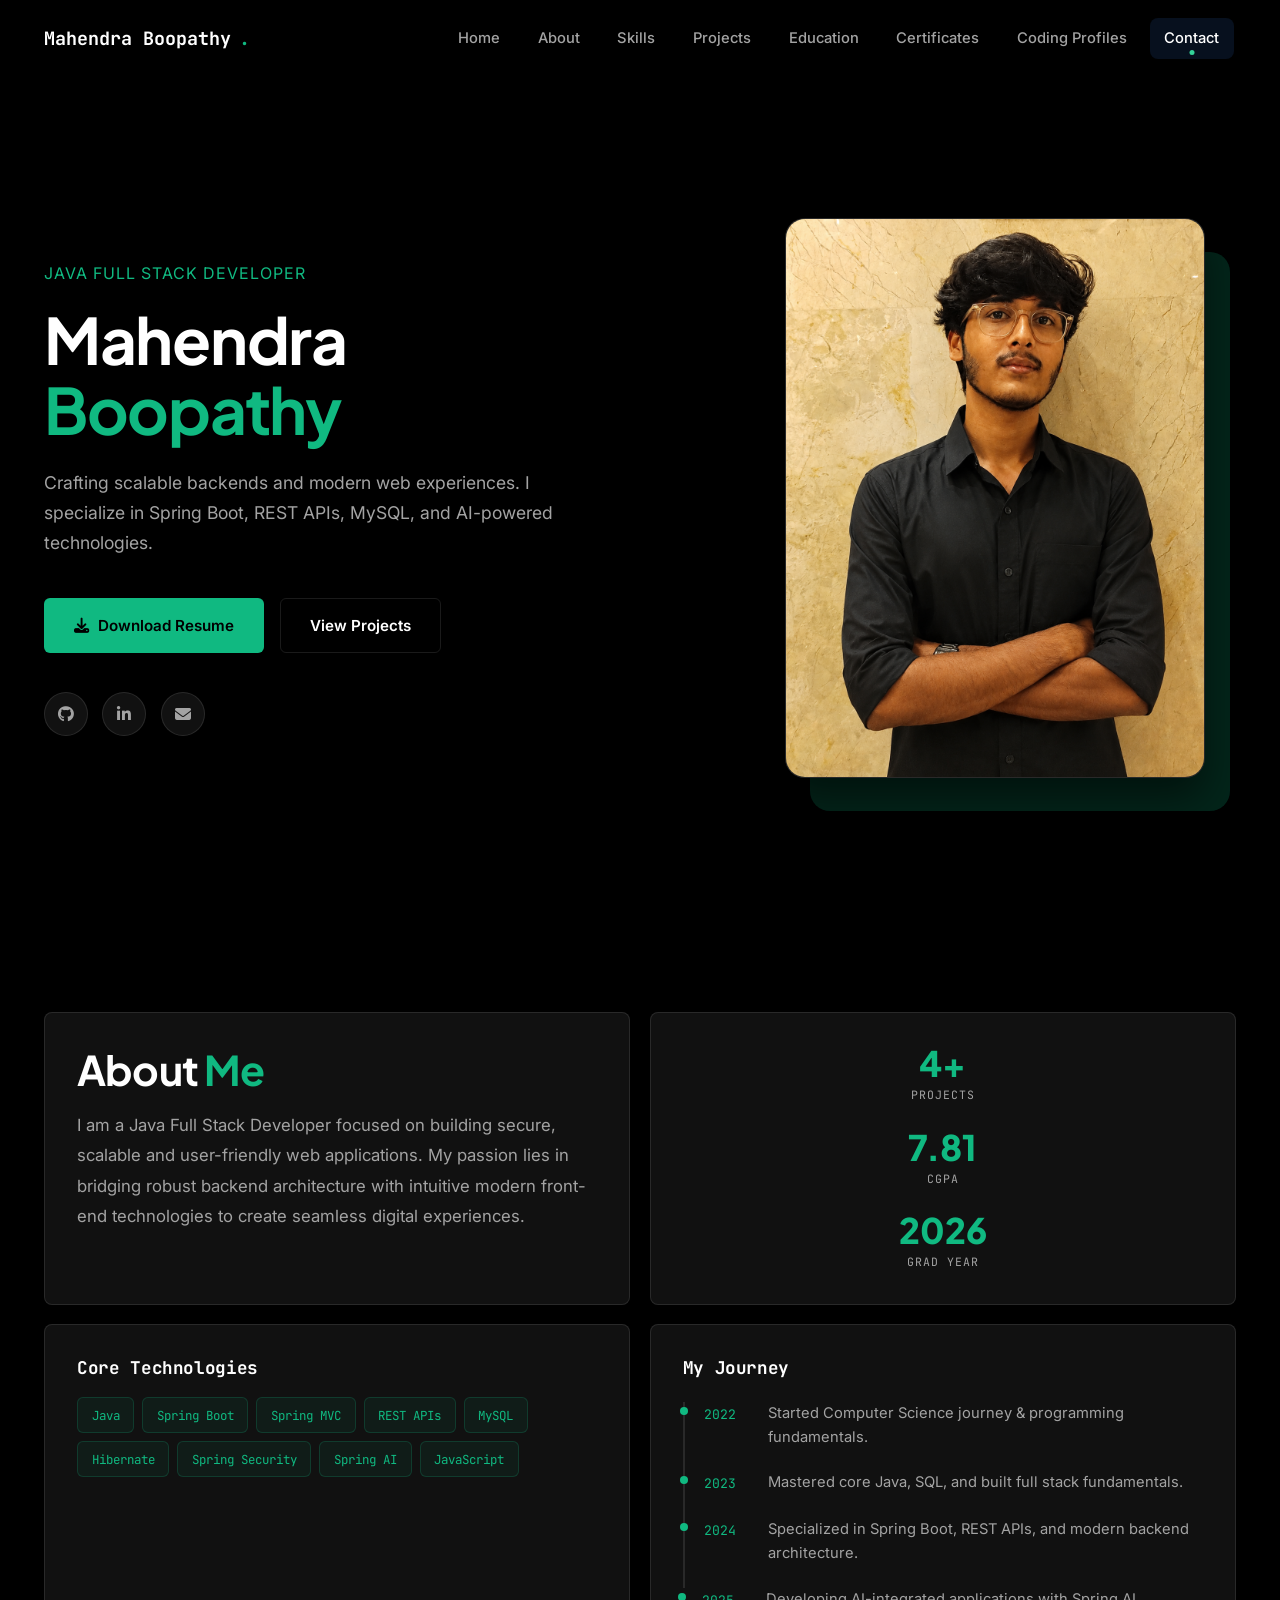
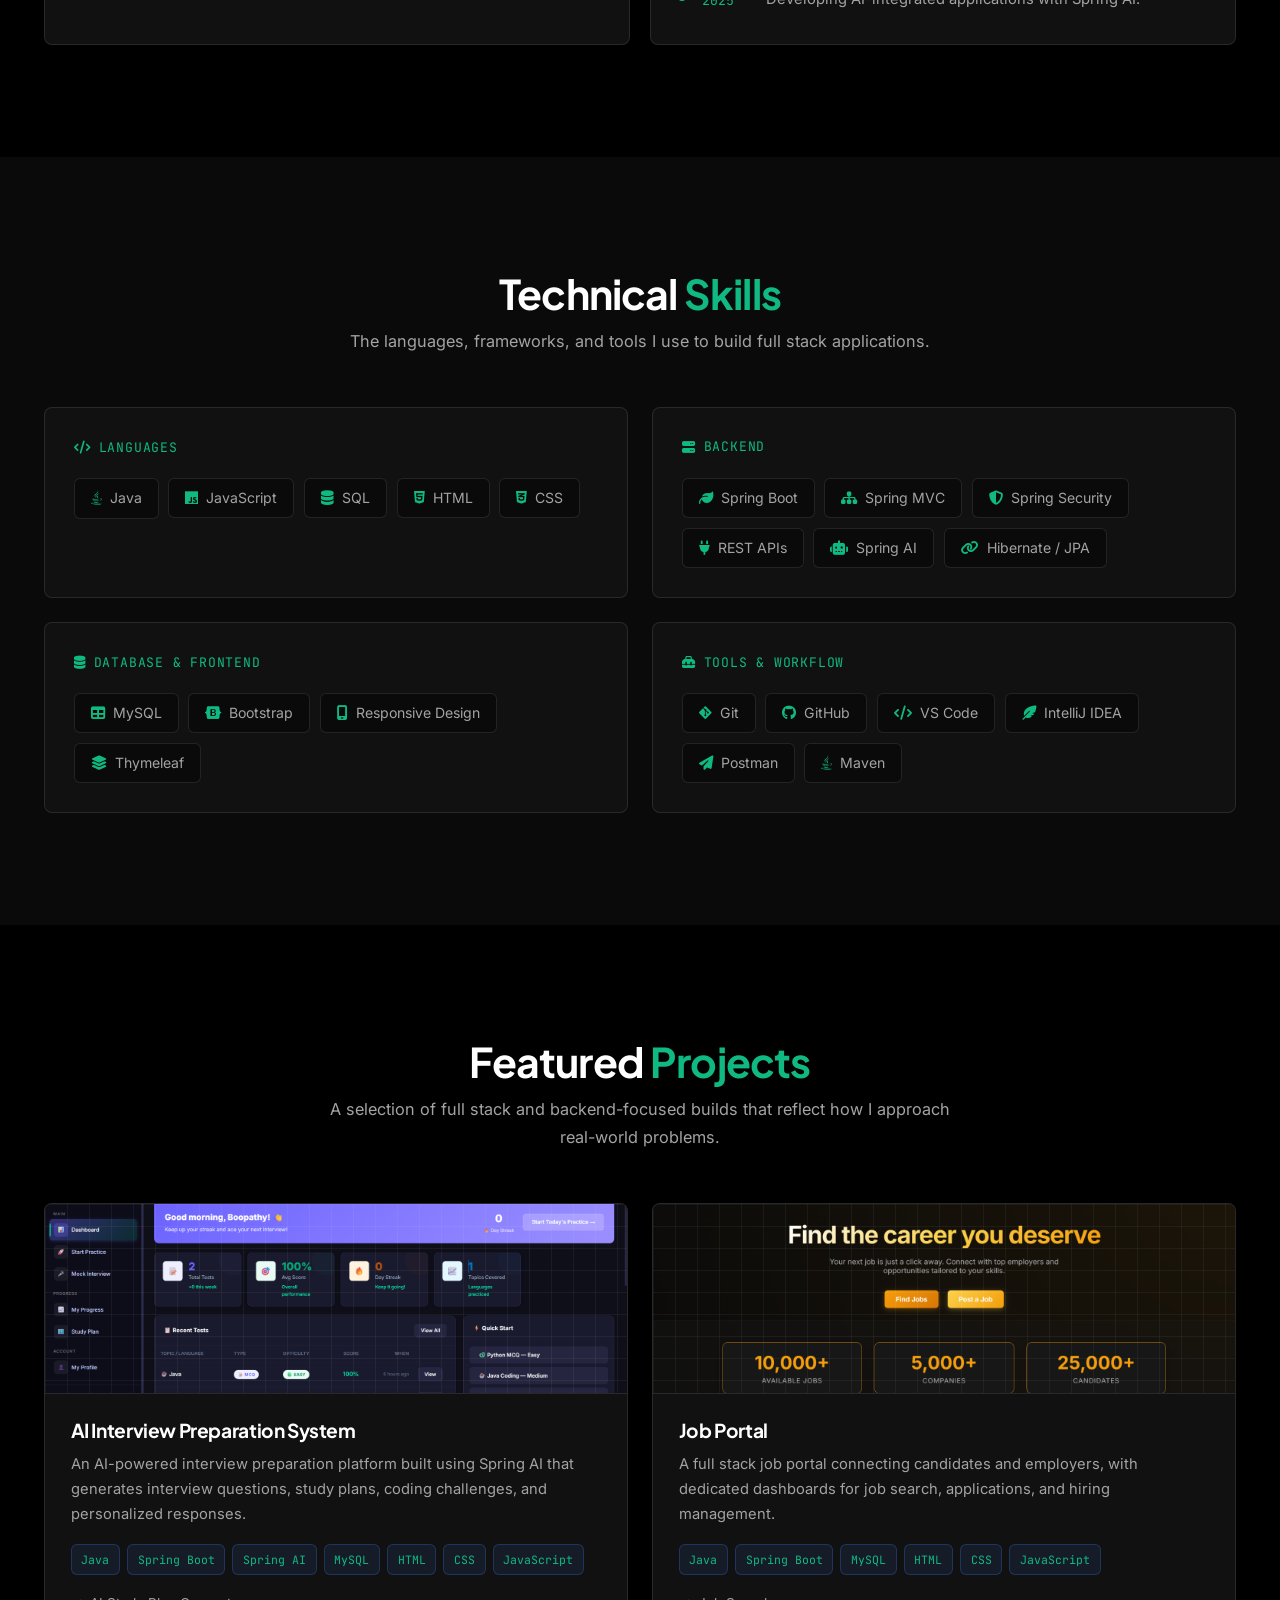
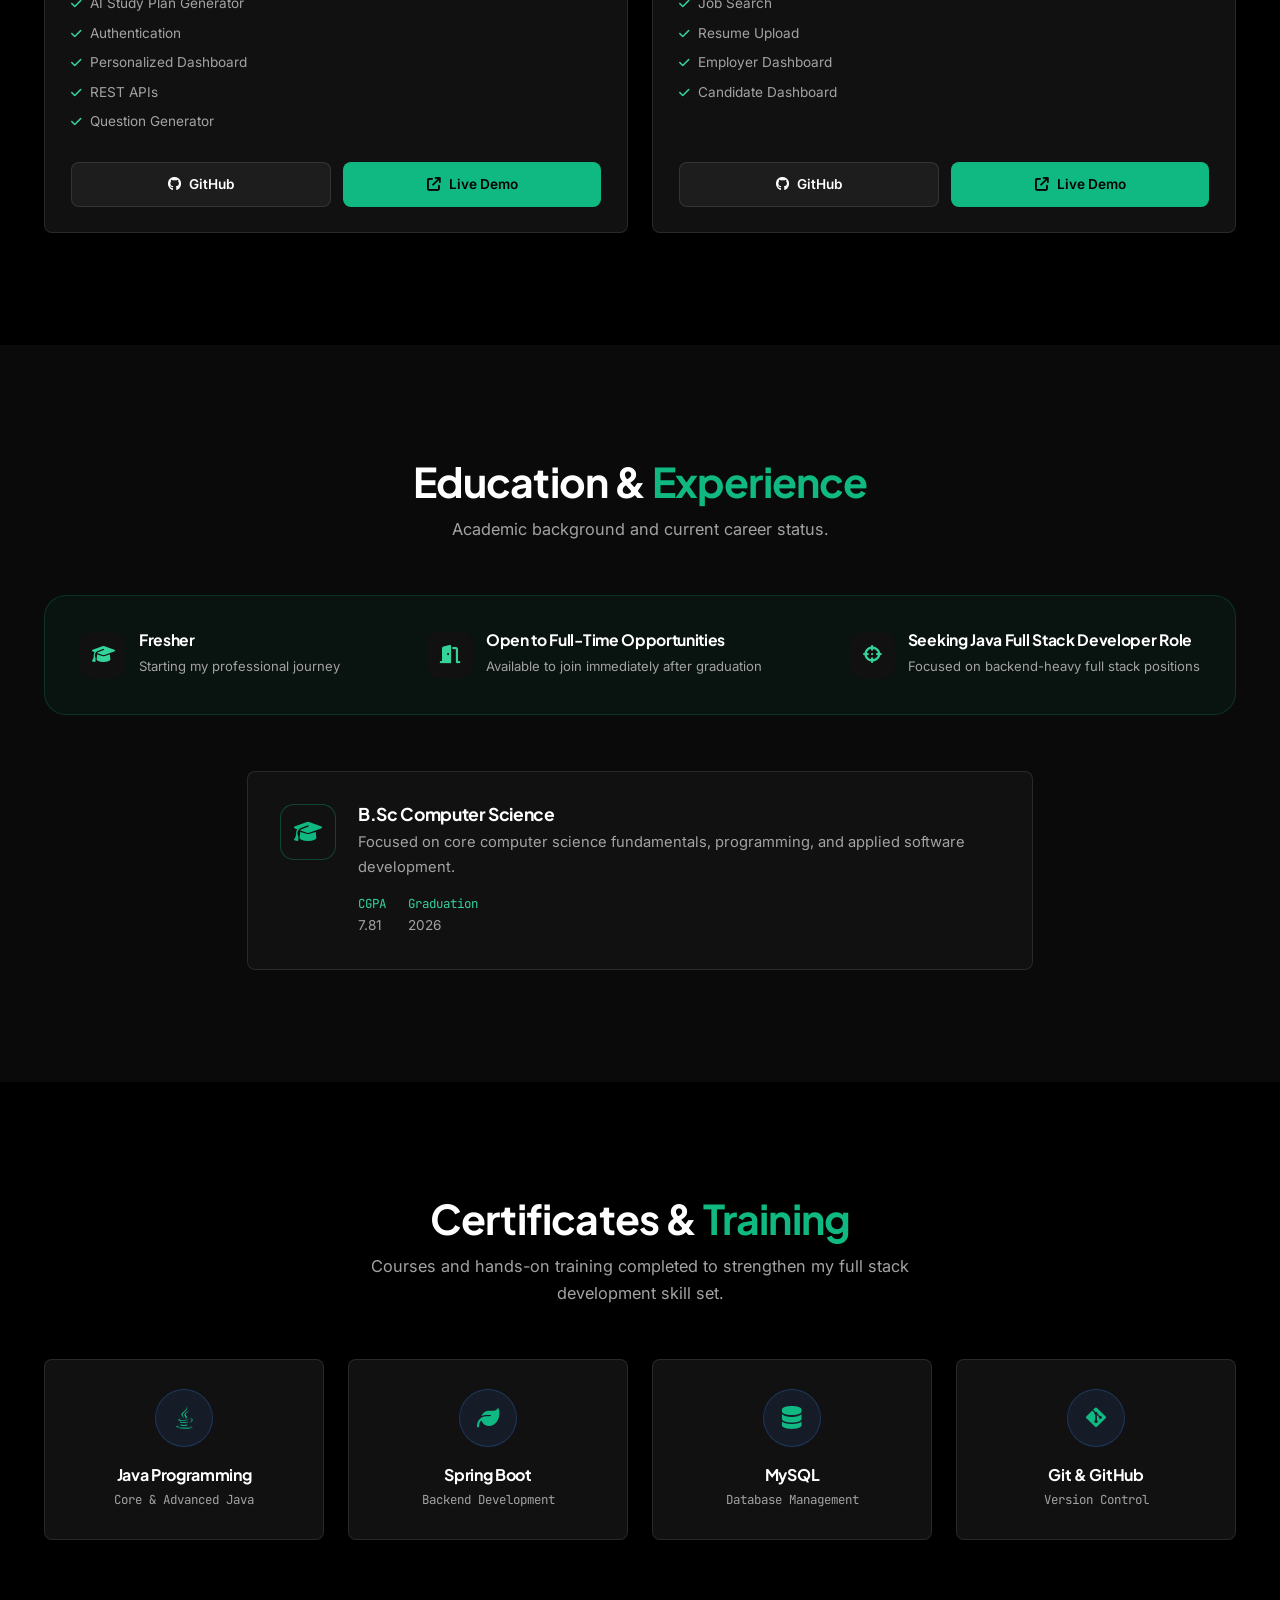
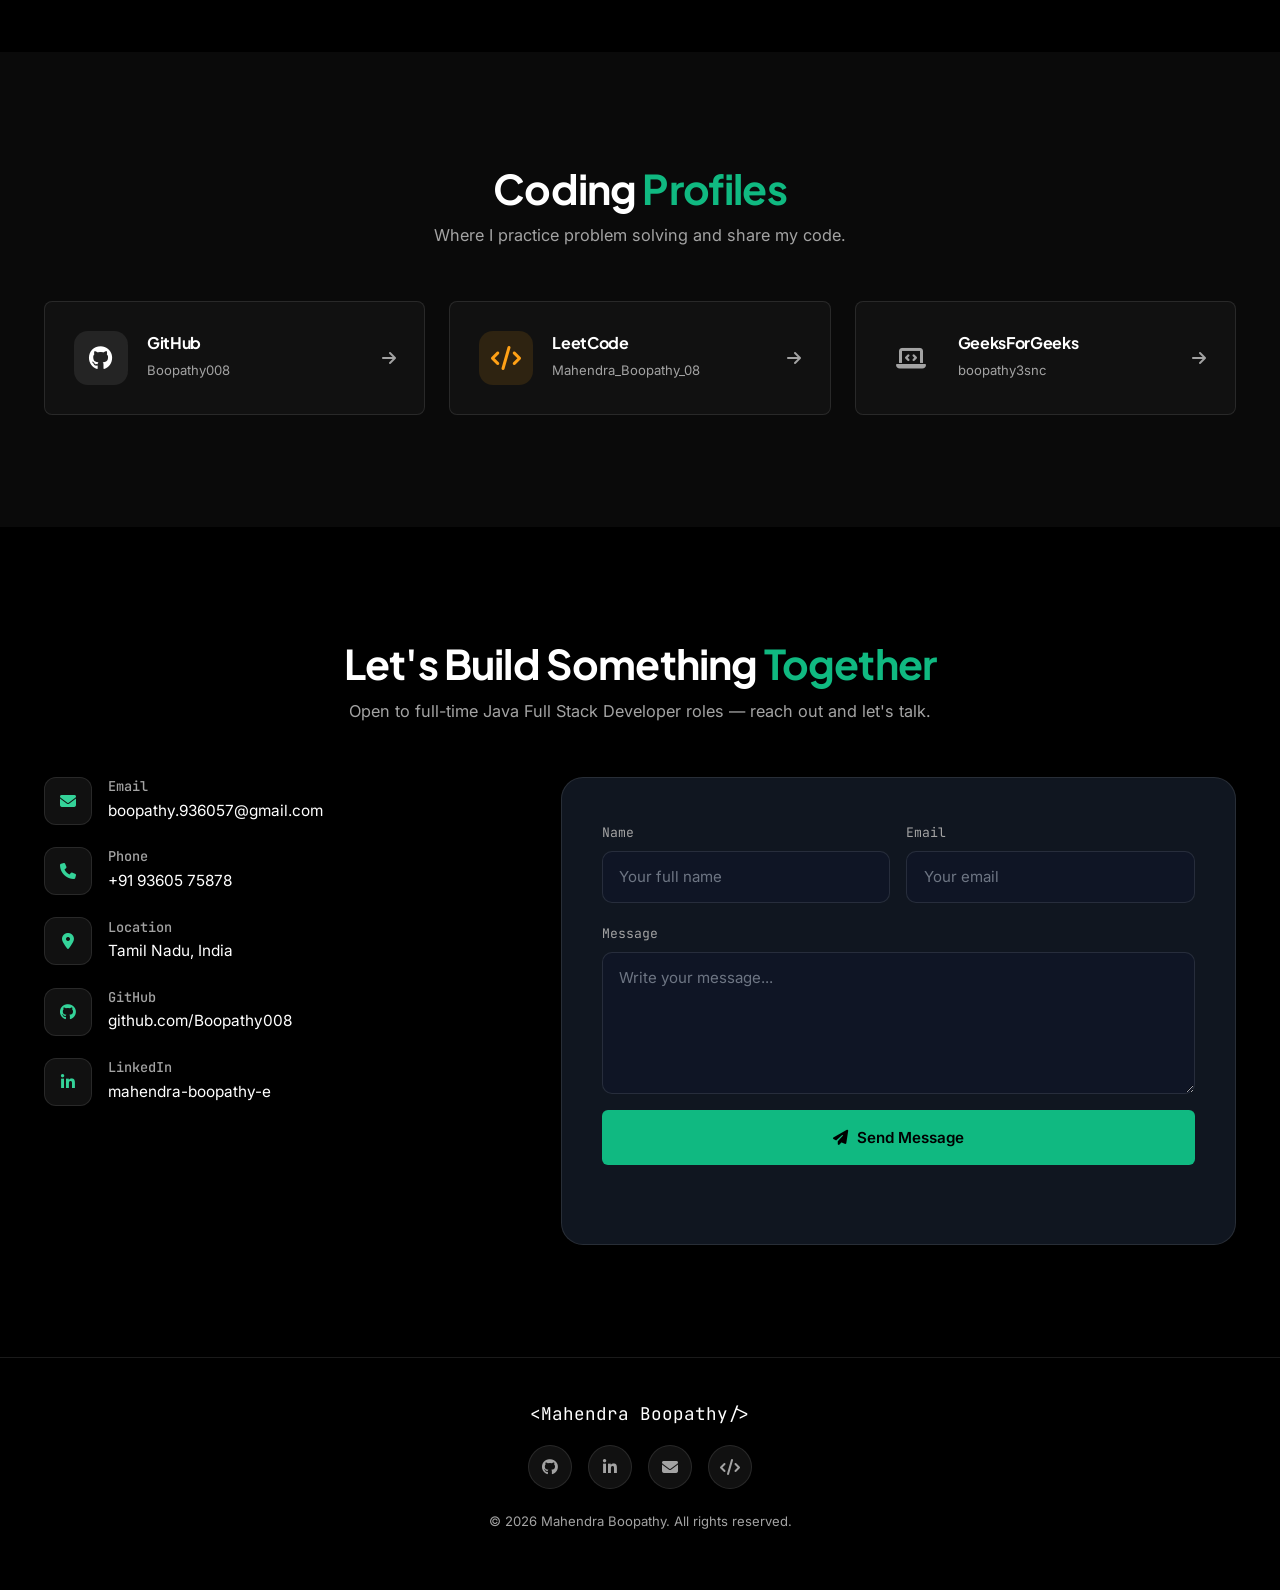
==== index.html @ db504f6d "Replace CodeChef with GeeksForGeeks and remove footer note" ====
<!DOCTYPE html>
<html lang="en">
<head>
  <meta charset="UTF-8">
  <meta name="viewport" content="width=device-width, initial-scale=1.0">
  <title>Mahendra Boopathy | Java Full Stack Developer</title>
  <meta name="description" content="Mahendra Boopathy — Java Full Stack Developer specializing in Spring Boot, REST APIs, MySQL, and AI-powered backend applications. Open to full-time opportunities.">
  <meta name="keywords" content="Mahendra Boopathy, Java Full Stack Developer, Spring Boot Developer, Backend Developer, REST API, Spring AI, Portfolio">
  <meta name="author" content="Mahendra Boopathy">
  <meta property="og:title" content="Mahendra Boopathy | Java Full Stack Developer">
  <meta property="og:description" content="Java Full Stack Developer building scalable backend applications with Java, Spring Boot, MySQL, REST APIs and AI-powered technologies.">
  <meta property="og:type" content="website">
  <link rel="icon" type="image/svg+xml" href="data:image/svg+xml,<svg xmlns=%22http://www.w3.org/2000/svg%22 viewBox=%220 0 100 100%22><rect width=%22100%22 height=%22100%22 rx=%2220%22 fill=%22%230F172A%22/><text x=%2250%25%22 y=%2258%25%22 font-size=%2244%22 fill=%22%2306B6D4%22 text-anchor=%22middle%22 font-family=%22monospace%22>M</text></svg>">

  <!-- Google Fonts -->
  <link rel="preconnect" href="https://fonts.googleapis.com">
  <link rel="preconnect" href="https://fonts.gstatic.com" crossorigin>
  <link href="https://fonts.googleapis.com/css2?family=Plus+Jakarta+Sans:wght@400;600;700;800&family=Inter:wght@400;500;600;700&family=JetBrains+Mono:wght@400;500;600;700&display=swap" rel="stylesheet">

  <!-- Bootstrap 5 -->
  <link href="https://cdn.jsdelivr.net/npm/bootstrap@5.3.3/dist/css/bootstrap.min.css" rel="stylesheet">

  <!-- Font Awesome -->
  <link rel="stylesheet" href="https://cdnjs.cloudflare.com/ajax/libs/font-awesome/6.5.2/css/all.min.css">

  <!-- AOS -->
  <link rel="stylesheet" href="https://cdn.jsdelivr.net/npm/aos@2.3.4/dist/aos.css">

  <!-- Custom Stylesheets -->
  <link rel="stylesheet" href="css/style.css">
  <link rel="stylesheet" href="css/animation.css">
  <link rel="stylesheet" href="css/responsive.css">
</head>
<body>



  <!-- ===================== Scroll Progress ===================== -->
  <div id="scroll-progress"></div>

  <!-- ===================== Navbar ===================== -->
  <nav class="navbar navbar-expand-lg fixed-top" id="mainNavbar">
    <div class="container-xl">
      <a class="navbar-brand" href="#home">
        Mahendra Boopathy<span class="brand-dot">.</span>
      </a>
      <button class="navbar-toggler" type="button" data-bs-toggle="collapse" data-bs-target="#navbarContent" aria-controls="navbarContent" aria-expanded="false" aria-label="Toggle navigation">
        <i class="fa-solid fa-bars"></i>
      </button>
      <div class="collapse navbar-collapse justify-content-end" id="navbarContent">
        <ul class="navbar-nav align-items-lg-center gap-lg-1">
          <li class="nav-item"><a class="nav-link nav-link-custom active" href="#home">Home</a></li>
          <li class="nav-item"><a class="nav-link nav-link-custom" href="#about">About</a></li>
          <li class="nav-item"><a class="nav-link nav-link-custom" href="#skills">Skills</a></li>
          <li class="nav-item"><a class="nav-link nav-link-custom" href="#projects">Projects</a></li>
          <li class="nav-item"><a class="nav-link nav-link-custom" href="#education">Education</a></li>
          <li class="nav-item"><a class="nav-link nav-link-custom" href="#certificates">Certificates</a></li>
          <li class="nav-item"><a class="nav-link nav-link-custom" href="#coding-profiles">Coding Profiles</a></li>
          <li class="nav-item"><a class="nav-link nav-link-custom" href="#contact">Contact</a></li>
        </ul>
      </div>
    </div>
  </nav>

  <!-- ===================== Hero / Home ===================== -->
  <header class="hero" id="home">
    <div class="container-xl section-inner">
      <div class="row align-items-center gy-5">
        <div class="col-lg-6" data-aos="fade-right">
          <p class="hero-eyebrow" style="font-family: var(--font-body); font-size:1rem; letter-spacing:1px; color:var(--primary); text-transform:uppercase; margin-bottom:1rem;">Java Full Stack Developer</p>
          <h1 class="hero-name" style="font-size:clamp(2.5rem, 5vw, 4rem); line-height:1.1; margin-bottom:1.5rem;">Mahendra <br><span class="text-gradient">Boopathy</span></h1>
          <p class="hero-intro" style="font-size:1.1rem; color:var(--text-secondary); max-width:90%;">
            Crafting scalable backends and modern web experiences. I specialize in Spring Boot, REST APIs, MySQL, and AI-powered technologies.
          </p>
          <div class="hero-actions" style="margin-top:2.5rem;">
            <a href="Mahendra_Boopathy_Resume.pdf" download class="btn-glow">
              <i class="fa-solid fa-download"></i> Download Resume
            </a>
            <a href="#projects" class="btn-outline-glow">
              View Projects
            </a>
          </div>
          <div class="hero-socials" style="margin-top:1rem;">
            <a href="https://github.com/Boopathy008" target="_blank" rel="noopener" class="social-pill" aria-label="GitHub"><i class="fa-brands fa-github"></i></a>
            <a href="https://www.linkedin.com/in/mahendra-boopathy-e/" target="_blank" rel="noopener" class="social-pill" aria-label="LinkedIn"><i class="fa-brands fa-linkedin-in"></i></a>
            <a href="mailto:boopathy.936057@gmail.com" class="social-pill" aria-label="Email"><i class="fa-solid fa-envelope"></i></a>
          </div>
        </div>
        <div class="col-lg-5 offset-lg-1" data-aos="fade-left" data-aos-delay="150">
          <div class="hero-image-modern">
             <img src="images/Boopathy.png" alt="Mahendra Boopathy">
             <div class="hero-image-backdrop"></div>
          </div>
        </div>
      </div>
    </div>
  </header>

  <!-- ===================== About ===================== -->
  <section class="section" id="about">
  <div class="container-xl section-inner">

    <div class="bento-grid">
      
      <!-- Bio Card -->
      <div class="bento-card bento-bio card-surface" data-aos="fade-up">
        <h2 class="section-title" style="margin-bottom:1rem;">About <span class="text-gradient">Me</span></h2>
        <p style="font-size:1.05rem; color:var(--text-secondary); line-height:1.8; margin:0;">
          I am a Java Full Stack Developer focused on building secure, scalable and user-friendly web applications. 
          My passion lies in bridging robust backend architecture with intuitive modern front-end technologies to create seamless digital experiences.
        </p>
      </div>

      <!-- Stats Card -->
      <div class="bento-card bento-stats card-surface" data-aos="fade-up" data-aos-delay="100">
        <div class="stat-block">
          <span class="stat-num text-gradient">4+</span>
          <span class="stat-label">Projects</span>
        </div>
        <div class="stat-block">
          <span class="stat-num text-gradient">7.81</span>
          <span class="stat-label">CGPA</span>
        </div>
        <div class="stat-block">
          <span class="stat-num text-gradient">2026</span>
          <span class="stat-label">Grad Year</span>
        </div>
      </div>

      <!-- Tech Stack Card -->
      <div class="bento-card bento-tags card-surface" data-aos="fade-up" data-aos-delay="200">
        <h4 style="font-size:1.1rem; margin-bottom:1.2rem; font-family:var(--font-mono);">Core Technologies</h4>
        <div class="about-tags-clean">
          <span>Java</span><span>Spring Boot</span><span>Spring MVC</span><span>REST APIs</span><span>MySQL</span><span>Hibernate</span><span>Spring Security</span><span>Spring AI</span><span>JavaScript</span>
        </div>
      </div>

      <!-- Timeline Card -->
      <div class="bento-card bento-timeline card-surface" data-aos="fade-up" data-aos-delay="300">
        <h4 style="font-size:1.1rem; margin-bottom:1.5rem; font-family:var(--font-mono);">My Journey</h4>
        <div class="timeline-clean">
          <div class="tl-item">
            <span class="tl-year">2022</span>
            <p>Started Computer Science journey & programming fundamentals.</p>
          </div>
          <div class="tl-item">
            <span class="tl-year">2023</span>
            <p>Mastered core Java, SQL, and built full stack fundamentals.</p>
          </div>
          <div class="tl-item">
            <span class="tl-year">2024</span>
            <p>Specialized in Spring Boot, REST APIs, and modern backend architecture.</p>
          </div>
          <div class="tl-item border-0 pb-0">
            <span class="tl-year">2025</span>
            <p>Developing AI-integrated applications with Spring AI.</p>
          </div>
        </div>
      </div>

    </div>

  </div>
</section>

  <!-- ===================== Skills ===================== -->
  <section class="section" id="skills" style="background: var(--bg-soft);">
    <div class="container-xl section-inner">
      <div class="text-center mx-auto mb-5" data-aos="fade-up" style="max-width:640px;">
        <h2 class="section-title">Technical <span class="text-gradient">Skills</span></h2>
        <p class="section-subtitle mx-auto">The languages, frameworks, and tools I use to build full stack applications.</p>
      </div>

      <div class="skills-clean-grid" data-aos="fade-up">

        <!-- Languages -->
        <div class="skill-category">
          <div class="skill-cat-label"><i class="fa-solid fa-code"></i> Languages</div>
          <div class="skill-pills">
            <span class="skill-pill"><i class="fa-brands fa-java"></i> Java</span>
            <span class="skill-pill"><i class="fa-brands fa-js"></i> JavaScript</span>
            <span class="skill-pill"><i class="fa-solid fa-database"></i> SQL</span>
            <span class="skill-pill"><i class="fa-brands fa-html5"></i> HTML</span>
            <span class="skill-pill"><i class="fa-brands fa-css3-alt"></i> CSS</span>
          </div>
        </div>

        <!-- Backend -->
        <div class="skill-category">
          <div class="skill-cat-label"><i class="fa-solid fa-server"></i> Backend</div>
          <div class="skill-pills">
            <span class="skill-pill"><i class="fa-solid fa-leaf"></i> Spring Boot</span>
            <span class="skill-pill"><i class="fa-solid fa-sitemap"></i> Spring MVC</span>
            <span class="skill-pill"><i class="fa-solid fa-shield-halved"></i> Spring Security</span>
            <span class="skill-pill"><i class="fa-solid fa-plug"></i> REST APIs</span>
            <span class="skill-pill"><i class="fa-solid fa-robot"></i> Spring AI</span>
            <span class="skill-pill"><i class="fa-solid fa-link"></i> Hibernate / JPA</span>
          </div>
        </div>

        <!-- Database & Frontend -->
        <div class="skill-category">
          <div class="skill-cat-label"><i class="fa-solid fa-database"></i> Database & Frontend</div>
          <div class="skill-pills">
            <span class="skill-pill"><i class="fa-solid fa-table"></i> MySQL</span>
            <span class="skill-pill"><i class="fa-brands fa-bootstrap"></i> Bootstrap</span>
            <span class="skill-pill"><i class="fa-solid fa-mobile-screen"></i> Responsive Design</span>
            <span class="skill-pill"><i class="fa-solid fa-layer-group"></i> Thymeleaf</span>
          </div>
        </div>

        <!-- Tools -->
        <div class="skill-category">
          <div class="skill-cat-label"><i class="fa-solid fa-toolbox"></i> Tools & Workflow</div>
          <div class="skill-pills">
            <span class="skill-pill"><i class="fa-brands fa-git-alt"></i> Git</span>
            <span class="skill-pill"><i class="fa-brands fa-github"></i> GitHub</span>
            <span class="skill-pill"><i class="fa-solid fa-code"></i> VS Code</span>
            <span class="skill-pill"><i class="fa-solid fa-feather-pointed"></i> IntelliJ IDEA</span>
            <span class="skill-pill"><i class="fa-solid fa-paper-plane"></i> Postman</span>
            <span class="skill-pill"><i class="fa-brands fa-java"></i> Maven</span>
          </div>
        </div>

      </div>
    </div>
  </section>


  <!-- ===================== Projects ===================== -->
  <section class="section" id="projects">
    <div class="container-xl section-inner">
      <div class="text-center mx-auto" data-aos="fade-up" style="max-width:640px;">

        <h2 class="section-title">Featured <span class="text-gradient">Projects</span></h2>
        <p class="section-subtitle mx-auto">A selection of full stack and backend-focused
          builds that reflect how I approach real-world problems.</p>
      </div>

      <div class="row g-4">
        <!-- Project 1 -->
        <div class="col-md-6" data-aos="fade-up">
          <div class="card-surface project-card">
            <div class="project-banner">
              <img src="images/AI Interview Pre.png" alt="AI Interview Preparation System" class="project-image"></div>
            <div class="project-body">
              <h4>AI Interview Preparation System</h4>
              <p class="desc">An AI-powered interview preparation platform built using Spring AI
                that generates interview questions, study plans, coding challenges, and
                personalized responses.</p>
              <div class="project-stack">
                <span class="stack-chip">Java</span>
                <span class="stack-chip">Spring Boot</span>
                <span class="stack-chip">Spring AI</span>
                <span class="stack-chip">MySQL</span>
                <span class="stack-chip">HTML</span>
                <span class="stack-chip">CSS</span>
                <span class="stack-chip">JavaScript</span>
              </div>
              <ul class="project-features">
                <li><i class="fa-solid fa-check"></i> AI Study Plan Generator</li>
                <li><i class="fa-solid fa-check"></i> Authentication</li>
                <li><i class="fa-solid fa-check"></i> Personalized Dashboard</li>
                <li><i class="fa-solid fa-check"></i> REST APIs</li>
                <li><i class="fa-solid fa-check"></i> Question Generator</li>
              </ul>
              <div class="project-actions">
                <a href="https://github.com/Boopathy008/ai-interview-prep" class="pa-github"><i class="fa-brands fa-github"></i> GitHub</a>
                <a href="https://ai-interview-prep-38xp.onrender.com" class="pa-demo"><i class="fa-solid fa-arrow-up-right-from-square"></i> Live Demo</a>
              </div>
            </div>
          </div>
        </div>

        <div class="col-md-6" data-aos="fade-up">
          <div class="card-surface project-card">
            <div class="project-banner"><img src="images/Job Portal.png" alt="Job Portal" class="project-image"></div>
            <div class="project-body">
              <h4>Job Portal</h4>
              <p class="desc">A full stack job portal connecting candidates and employers, with
                dedicated dashboards for job search, applications, and hiring management.</p>
              <div class="project-stack">
                <span class="stack-chip">Java</span>
                <span class="stack-chip">Spring Boot</span>
                <span class="stack-chip">MySQL</span>
                <span class="stack-chip">HTML</span>
                <span class="stack-chip">CSS</span>
                <span class="stack-chip">JavaScript</span>
              </div>
              <ul class="project-features">
                <li><i class="fa-solid fa-check"></i> Job Search</li>
                <li><i class="fa-solid fa-check"></i> Resume Upload</li>
                <li><i class="fa-solid fa-check"></i> Employer Dashboard</li>
                <li><i class="fa-solid fa-check"></i> Candidate Dashboard</li>
              </ul>
              <div class="project-actions">
                <a href="https://github.com/Boopathy008/Online-Job-Portal" class="pa-github"><i class="fa-brands fa-github"></i> GitHub</a>
                <a href="https://online-job-portal-kappa-eight.vercel.app/" class="pa-demo"><i class="fa-solid fa-arrow-up-right-from-square"></i> Live Demo</a>
              </div>
            </div>
          </div>
        </div>

        <!-- Project 2 
        <div class="col-md-6" data-aos="fade-up" data-aos-delay="100">
          <div class="card-surface project-card">
            <div class="project-banner pb-2"><i class="fa-solid fa-building-user"></i></div>
            <div class="project-body">
              <h4>NexusHR</h4>
              <p class="desc">A Human Resource Management System built to streamline employee
                records, attendance, leave, and payroll processing for organizations.</p>
              <div class="project-stack">
                <span class="stack-chip">Spring Boot</span>
                <span class="stack-chip">MySQL</span>
                <span class="stack-chip">HTML</span>
                <span class="stack-chip">CSS</span>
                <span class="stack-chip">JavaScript</span>
              </div>
              <ul class="project-features">
                <li><i class="fa-solid fa-check"></i> Attendance Tracking</li>
                <li><i class="fa-solid fa-check"></i> Payroll Management</li>
                <li><i class="fa-solid fa-check"></i> Leave Management</li>
                <li><i class="fa-solid fa-check"></i> Employee Management</li>
                <li><i class="fa-solid fa-check"></i> Authentication</li>
              </ul>
              <div class="project-actions">
                <a href="https://github.com/Boopathy008/nexushr" class="pa-github"><i class="fa-brands fa-github"></i> GitHub</a>
                <a href="https://nexushr-flax.vercel.app/login" class="pa-demo"><i class="fa-solid fa-arrow-up-right-from-square"></i> Live Demo</a>
              </div>
            </div>
          </div>
        </div> -->

        <!-- Project 3 -->

        <!-- Project 4 
        <div class="col-md-6" data-aos="fade-up" data-aos-delay="100">
          <div class="card-surface project-card">
            <div class="project-banner pb-4"><i class="fa-solid fa-utensils"></i></div>
            <div class="project-body">
              <h4>Restaurant Website</h4>
              <p class="desc">A fully responsive restaurant website showcasing menus, ambience,
                and location details with a clean, modern interface.</p>
              <div class="project-stack">
                <span class="stack-chip">HTML</span>
                <span class="stack-chip">CSS</span>
                <span class="stack-chip">JavaScript</span>
              </div>
              <ul class="project-features">
                <li><i class="fa-solid fa-check"></i> Responsive Layout</li>
                <li><i class="fa-solid fa-check"></i> Menu Showcase</li>
                <li><i class="fa-solid fa-check"></i> Contact &amp; Location Section</li>
              </ul>
              <div class="project-actions">
                <a href="#" class="pa-github"><i class="fa-brands fa-github"></i> GitHub</a>
                <a href="#" class="pa-demo"><i class="fa-solid fa-arrow-up-right-from-square"></i> Live Demo</a>
              </div>
            </div>
          </div>
        </div> -->
      </div>
    </div>
  </section>

  <!-- ===================== Education (+ Experience) ===================== -->
  <section class="section" id="education" style="background: var(--bg-soft);">
    <div class="container-xl section-inner">
      <div class="text-center mx-auto" data-aos="fade-up" style="max-width:640px;">
        
        <h2 class="section-title">Education &amp; <span class="text-gradient">Experience</span></h2>
        <p class="section-subtitle mx-auto">Academic background and current career status.</p>
      </div>

      <div class="experience-banner" data-aos="fade-up">
        <div class="exp-item">
          <div class="exp-icon"><i class="fa-solid fa-graduation-cap"></i></div>
          <div>
            <h5>Fresher</h5>
            <span>Starting my professional journey</span>
          </div>
        </div>
        <div class="exp-item">
          <div class="exp-icon"><i class="fa-solid fa-door-open"></i></div>
          <div>
            <h5>Open to Full-Time Opportunities</h5>
            <span>Available to join immediately after graduation</span>
          </div>
        </div>
        <div class="exp-item">
          <div class="exp-icon"><i class="fa-solid fa-crosshairs"></i></div>
          <div>
            <h5>Seeking Java Full Stack Developer Role</h5>
            <span>Focused on backend-heavy full stack positions</span>
          </div>
        </div>
      </div>

      <div class="row">
        <div class="col-lg-8 mx-auto" data-aos="fade-up">
          <div class="card-surface edu-card">
            <div class="edu-icon"><i class="fa-solid fa-graduation-cap"></i></div>
            <div>
              <h4>B.Sc Computer Science</h4>
              <p class="mb-0" style="font-size:0.92rem;">Focused on core computer science
                fundamentals, programming, and applied software development.</p>
              <div class="edu-meta">
                <div><span>CGPA</span>7.81</div>
                <div><span>Graduation</span>2026</div>
              </div>
            </div>
          </div>
        </div>
      </div>
    </div>
  </section>

  <!-- ===================== Certificates ===================== -->
  <section class="section" id="certificates">
    <div class="container-xl section-inner">
      <div class="text-center mx-auto" data-aos="fade-up" style="max-width:640px;">
        
        <h2 class="section-title">Certificates &amp; <span class="text-gradient">Training</span></h2>
        <p class="section-subtitle mx-auto">Courses and hands-on training completed to
          strengthen my full stack development skill set.</p>
      </div>
      <div class="row g-3 g-md-4">
        <div class="col-6 col-lg-3" data-aos="fade-up">
          <div class="card-surface cert-card">
            <div class="cert-icon"><i class="fa-brands fa-java"></i></div>
            <h5>Java Programming</h5>
            <span>Core &amp; Advanced Java</span>
          </div>
        </div>
        <div class="col-6 col-lg-3" data-aos="fade-up" data-aos-delay="100">
          <div class="card-surface cert-card">
            <div class="cert-icon"><i class="fa-solid fa-leaf"></i></div>
            <h5>Spring Boot</h5>
            <span>Backend Development</span>
          </div>
        </div>
        <div class="col-6 col-lg-3" data-aos="fade-up" data-aos-delay="200">
          <div class="card-surface cert-card">
            <div class="cert-icon"><i class="fa-solid fa-database"></i></div>
            <h5>MySQL</h5>
            <span>Database Management</span>
          </div>
        </div>
        <div class="col-6 col-lg-3" data-aos="fade-up" data-aos-delay="300">
          <div class="card-surface cert-card">
            <div class="cert-icon"><i class="fa-brands fa-git-alt"></i></div>
            <h5>Git &amp; GitHub</h5>
            <span>Version Control</span>
          </div>
        </div>
      </div>
    </div>
  </section>

  <!-- ===================== Coding Profiles ===================== -->
  <section class="section" id="coding-profiles" style="background: var(--bg-soft);">
    <div class="container-xl section-inner">
      <div class="text-center mx-auto" data-aos="fade-up" style="max-width:640px;">
        
        <h2 class="section-title">Coding <span class="text-gradient">Profiles</span></h2>
        <p class="section-subtitle mx-auto">Where I practice problem solving and share my code.</p>
      </div>
      <div class="row g-4 justify-content-center">
        <div class="col-md-6 col-lg-4" data-aos="fade-up">
          <a href="https://github.com/Boopathy008" target="_blank" rel="noopener" class="card-surface profile-card">
            <div class="profile-icon gh"><i class="fa-brands fa-github"></i></div>
            <div class="profile-info">
              <h5>GitHub</h5>
              <span>Boopathy008</span>
            </div>
            <i class="fa-solid fa-arrow-right profile-arrow"></i>
          </a>
        </div>
        <div class="col-md-6 col-lg-4" data-aos="fade-up" data-aos-delay="100">
          <a href="https://leetcode.com/u/Mahendra_Boopathy_08/" target="_blank" rel="noopener" class="card-surface profile-card">
            <div class="profile-icon lc"><i class="fa-solid fa-code"></i></div>
            <div class="profile-info">
              <h5>LeetCode</h5>
              <span>Mahendra_Boopathy_08</span>
            </div>
            <i class="fa-solid fa-arrow-right profile-arrow"></i>
          </a>
        </div>
        <div class="col-md-6 col-lg-4" data-aos="fade-up" data-aos-delay="200">
          <a href="https://www.geeksforgeeks.org/profile/boopathy3snc" target="_blank" rel="noopener" class="card-surface profile-card">
            <div class="profile-icon gfg"><i class="fa-solid fa-laptop-code"></i></div>
            <div class="profile-info">
              <h5>GeeksForGeeks</h5>
              <span>boopathy3snc</span>
            </div>
            <i class="fa-solid fa-arrow-right profile-arrow"></i>
          </a>
        </div>
      </div>
    </div>
  </section>

  <!-- ===================== Contact ===================== -->
  <section class="section" id="contact">
    <div class="container-xl section-inner">
      <div class="text-center mx-auto" data-aos="fade-up" style="max-width:640px;">
        
        <h2 class="section-title">Let's Build Something <span class="text-gradient">Together</span></h2>
        <p class="section-subtitle mx-auto">Open to full-time Java Full Stack Developer roles —
          reach out and let's talk.</p>
      </div>
      <div class="row g-5">
        <div class="col-lg-5" data-aos="fade-right">
          <div class="contact-info-list">
            <div class="contact-info-item">
              <div class="contact-info-icon"><i class="fa-solid fa-envelope"></i></div>
              <div>
                <h6>Email</h6>
                <p><a href="mailto:boopathy.936057@gmail.com" style="color:inherit;">boopathy.936057@gmail.com</a></p>
              </div>
            </div>
            <div class="contact-info-item">
              <div class="contact-info-icon"><i class="fa-solid fa-phone"></i></div>
              <div>
                <h6>Phone</h6>
                <p><a href="tel:+919360575878" style="color:inherit;">+91 93605 75878</a></p>
              </div>
            </div>
            <div class="contact-info-item">
              <div class="contact-info-icon"><i class="fa-solid fa-location-dot"></i></div>
              <div>
                <h6>Location</h6>
                <p>Tamil Nadu, India</p>
              </div>
            </div>
            <div class="contact-info-item">
              <div class="contact-info-icon"><i class="fa-brands fa-github"></i></div>
              <div>
                <h6>GitHub</h6>
                <p><a href="https://github.com/Boopathy008" target="_blank" rel="noopener" style="color:inherit;">github.com/Boopathy008</a></p>
              </div>
            </div>
            <div class="contact-info-item">
              <div class="contact-info-icon"><i class="fa-brands fa-linkedin-in"></i></div>
              <div>
                <h6>LinkedIn</h6>
                <p><a href="https://www.linkedin.com/in/mahendra-boopathy-e/" target="_blank" rel="noopener" style="color:inherit;">mahendra-boopathy-e</a></p>
              </div>
            </div>
          </div>
        </div>
        <div class="col-lg-7" data-aos="fade-left">
          <form
  class="contact-card needs-validation"
  id="contactForm"
  action="https://api.web3forms.com/submit"
  method="POST"
  novalidate
>
  <!-- Web3Forms access key -->
  <input
    type="hidden"
    name="access_key"
    value="c35909b5-42aa-482e-958c-d69706fd1e5b"
  >

  <!-- Email subject shown in your inbox -->
  <input
    type="hidden"
    name="subject"
    value="New message from Mahendra Boopathy Portfolio"
  >

  <!-- Sender name shown in the email -->
  <input
    type="hidden"
    name="from_name"
    value="Mahendra Boopathy Portfolio"
  >

  <!-- Spam protection -->
  <input
    type="checkbox"
    name="botcheck"
    class="d-none"
    style="display: none;"
  >

  <div class="row g-3">

    <div class="col-md-6">
      <label class="form-label-custom" for="name">Name</label>

      <input
        type="text"
        class="form-control form-control-custom"
        id="name"
        name="name"
        placeholder="Your full name"
        required
      >

      <div class="invalid-feedback">
        Please enter your name.
      </div>
    </div>

    <div class="col-md-6">
      <label class="form-label-custom" for="email">Email</label>

      <input
        type="email"
        class="form-control form-control-custom"
        id="email"
        name="email"
        placeholder="Your email"
        required
      >

      <div class="invalid-feedback">
        Please enter a valid email.
      </div>
    </div>



    <div class="col-12">
      <label class="form-label-custom" for="message">Message</label>

      <textarea
        class="form-control form-control-custom"
        id="message"
        name="message"
        rows="5"
        placeholder="Write your message..."
        required
      ></textarea>

      <div class="invalid-feedback">
        Please enter a message.
      </div>
    </div>

    <div class="col-12">
      <button
        type="submit"
        class="btn-glow w-100 justify-content-center"
        id="submitButton"
      >
        <i class="fa-solid fa-paper-plane"></i>
        <span>Send Message</span>
      </button>

      <div id="form-status" role="status"></div>
    </div>

  </div>
</form>
        </div>
      </div>
    </div>
  </section>

  <!-- ===================== Footer ===================== -->
  <footer class="site-footer">
    <div class="container-xl">
      <div class="footer-brand">&lt;Mahendra Boopathy/&gt;</div>
      <div class="footer-socials">
        <a href="https://github.com/Boopathy008" target="_blank" rel="noopener" class="social-pill" aria-label="GitHub"><i class="fa-brands fa-github"></i></a>
        <a href="https://www.linkedin.com/in/mahendra-boopathy-e/" target="_blank" rel="noopener" class="social-pill" aria-label="LinkedIn"><i class="fa-brands fa-linkedin-in"></i></a>
        <a href="mailto:boopathy.936057@gmail.com" class="social-pill" aria-label="Email"><i class="fa-solid fa-envelope"></i></a>
        <a href="https://leetcode.com/u/Mahendra_Boopathy_08/" target="_blank" rel="noopener" class="social-pill" aria-label="LeetCode"><i class="fa-solid fa-code"></i></a>
      </div>
      <p class="footer-note">&copy; <span id="current-year"></span> Mahendra Boopathy. All rights reserved.</p>

    </div>
  </footer>

  <!-- ===================== Back to Top ===================== -->
  <button id="back-to-top" aria-label="Back to top">
    <i class="fa-solid fa-arrow-up"></i>
  </button>

  <!-- ===================== Scripts ===================== -->
  <script src="https://cdn.jsdelivr.net/npm/bootstrap@5.3.3/dist/js/bootstrap.bundle.min.js"></script>
  <script src="https://cdn.jsdelivr.net/npm/aos@2.3.4/dist/aos.js"></script>

  <script src="js/script.js"></script>
</body>
</html>
---- css/style.css ----
/* =============================================================
   MAHENDRA BOOPATHY — PORTFOLIO
   Core Stylesheet
   ============================================================= */

/* ---------- Design Tokens ---------- */
:root{
  --bg: #000000;
  --bg-soft: #0a0a0a;
  --card: #111111;
  --card-hover: #171717;
  --primary: #10b981;
  --accent: #34d399;
  --text: #FFFFFF;
  --text-secondary: #a3a3a3;
  --border: rgba(255, 255, 255, 0.1);
  --glow-primary: rgba(16, 185, 129, 0.35);
  --glow-accent: rgba(52, 211, 153, 0.35);

  --font-display: 'Plus Jakarta Sans', sans-serif;
  --font-body: 'Inter', sans-serif;
  --font-mono: 'JetBrains Mono', monospace;

  --radius-sm: 8px;
  --radius-md: 14px;
  --radius-lg: 22px;

  --transition: 0.35s cubic-bezier(0.22, 1, 0.36, 1);
  --section-pad: 7rem;
}

/* ---------- Reset ---------- */
*, *::before, *::after{ box-sizing: border-box; }
html{ scroll-behavior: smooth; }
body{
  background-color: var(--bg);
  color: var(--text-secondary);
  font-family: var(--font-body);
  line-height: 1.7;
  overflow-x: hidden;
}
h1, h2, h3, h4, h5, .display-font{
  font-family: var(--font-display);
  color: var(--text);
  font-weight: 700;
  letter-spacing: -0.02em;
}
.mono{ font-family: var(--font-mono); }
a{ text-decoration: none; color: inherit; }
ul{ list-style: none; padding: 0; margin: 0; }
img{ max-width: 100%; display: block; }
::selection{ background: var(--primary); color: #fff; }

:focus-visible{
  outline: 2px solid var(--accent);
  outline-offset: 3px;
  border-radius: 4px;
}

/* ---------- Scrollbar ---------- */
::-webkit-scrollbar{ width: 9px; }
::-webkit-scrollbar-track{ background: var(--bg); }
::-webkit-scrollbar-thumb{
  background: linear-gradient(var(--primary), var(--accent));
  border-radius: 10px;
}

/* ---------- Utility ---------- */
.section{ padding: var(--section-pad) 0; position: relative; }
.section-inner{ position: relative; z-index: 2; }
.container-xl{ max-width: 1240px; margin: 0 auto; padding: 0 1.5rem; }

.eyebrow{
  display: inline-flex;
  align-items: center;
  gap: 0.6rem;
  font-family: var(--font-mono);
  font-size: 0.82rem;
  color: var(--accent);
  background: rgba(6, 182, 212, 0.08);
  border: 1px solid rgba(6, 182, 212, 0.25);
  padding: 0.35rem 0.9rem;
  border-radius: 30px;
  margin-bottom: 1.1rem;
}
.eyebrow::before{ content: '</>'; opacity: 0.7; }

.section-title{
  font-size: clamp(1.9rem, 3.2vw, 2.6rem);
  margin-bottom: 0.6rem;
}
.section-subtitle{
  color: var(--text-secondary);
  max-width: 620px;
  margin-bottom: 3.2rem;
  font-size: 1.02rem;
}

.text-gradient{
  color: var(--primary);
}

.btn-glow, .btn-outline-glow{
  font-family: var(--font-body);
  font-weight: 600;
  font-size: 0.95rem;
  padding: 0.85rem 1.8rem;
  border-radius: 6px;
  transition: var(--transition);
  display: inline-flex;
  align-items: center;
  gap: 0.6rem;
  border: 1px solid transparent;
}
.btn-glow{
  background: var(--primary);
  color: #000;
}
.btn-glow:hover{
  transform: translateY(-2px);
  background: var(--accent);
  color: #000;
}
.btn-outline-glow{
  background: transparent;
  color: var(--text);
  border-color: var(--border);
}
.btn-outline-glow:hover{
  border-color: var(--primary);
  color: var(--primary);
  transform: translateY(-2px);
}

.divider-glow{
  height: 1px;
  width: 100%;
  background: linear-gradient(90deg, transparent, var(--border), transparent);
  border: none;
}



/* ---------- Scroll Progress Bar ---------- */
#scroll-progress{
  position: fixed;
  top: 0; left: 0;
  height: 3px;
  width: 0%;
  background: linear-gradient(90deg, var(--primary), var(--accent));
  z-index: 1100;
  transition: width 0.1s ease-out;
}

/* ---------- Navbar ---------- */
.navbar{
  padding: 1.1rem 0;
  transition: var(--transition);
  background: transparent;
}
.navbar.scrolled{
  background: rgba(15, 23, 42, 0.85);
  backdrop-filter: blur(14px);
  -webkit-backdrop-filter: blur(14px);
  border-bottom: 1px solid var(--border);
  padding: 0.7rem 0;
}
.navbar-brand{
  font-family: var(--font-mono);
  font-weight: 700;
  font-size: 1.15rem;
  color: var(--text) !important;
  display: flex;
  align-items: center;
  gap: 0.5rem;
}
.navbar-brand .brand-prompt{ color: var(--accent); }
.navbar-brand .brand-dot{ color: var(--primary); }

.nav-link-custom{
  font-family: var(--font-body);
  font-size: 0.92rem;
  font-weight: 500;
  color: var(--text-secondary) !important;
  margin: 0 0.15rem;
  padding: 0.5rem 0.9rem !important;
  border-radius: 8px;
  position: relative;
  transition: var(--transition);
}
.nav-link-custom:hover{ color: var(--text) !important; }
.nav-link-custom.active{
  color: var(--text) !important;
  background: rgba(59, 130, 246, 0.12);
}
.nav-link-custom.active::after{
  content: '';
  position: absolute;
  bottom: 4px; left: 50%;
  transform: translateX(-50%);
  width: 5px; height: 5px;
  border-radius: 50%;
  background: var(--accent);
}
.navbar-toggler{ border: none; box-shadow: none !important; }
.navbar-toggler i{ color: var(--text); font-size: 1.4rem; }

@media (max-width: 991.98px){
  .navbar-collapse{
    background: var(--card);
    margin-top: 1rem;
    border-radius: var(--radius-md);
    padding: 1rem;
    border: 1px solid var(--border);
  }
}

/* ---------- Hero ---------- */
.hero{
  min-height: 100vh;
  display: flex;
  align-items: center;
  position: relative;
  padding-top: 6rem;
  overflow: hidden;
}


.hero-eyebrow{
  font-family: var(--font-mono);
  color: var(--accent);
  font-size: 0.95rem;
  margin-bottom: 1rem;
}
.hero-name{
  font-size: clamp(2.4rem, 5.4vw, 4rem);
  line-height: 1.08;
  margin-bottom: 0.6rem;
}
.hero-typed-wrap{
  font-family: var(--font-mono);
  font-size: clamp(1.1rem, 2.2vw, 1.5rem);
  color: var(--text-secondary);
  margin-bottom: 1.6rem;
  min-height: 2.2rem;
}
#typed-role{ color: var(--accent); font-weight: 600; }
.typed-cursor{ color: var(--primary); }

.hero-intro{
  max-width: 560px;
  font-size: 1.03rem;
  margin-bottom: 2.2rem;
}
.hero-actions{
  display: flex;
  flex-wrap: wrap;
  gap: 1rem;
  margin-bottom: 2.4rem;
}
.hero-socials{ display: flex; gap: 0.9rem; }
.social-pill{
  width: 44px; height: 44px;
  border-radius: 50%;
  background: var(--card);
  border: 1px solid var(--border);
  display: flex; align-items: center; justify-content: center;
  color: var(--text-secondary);
  transition: var(--transition);
}
.social-pill:hover{
  color: #fff;
  border-color: var(--accent);
  box-shadow: 0 0 22px -4px var(--glow-accent);
  transform: translateY(-4px);
}

.hero-image-modern {
  position: relative;
  width: 100%;
  max-width: 420px;
  margin: 0 auto;
}
.hero-image-modern img {
  width: 100%;
  height: auto;
  border-radius: 20px;
  position: relative;
  z-index: 2;
  border: 1px solid var(--border);
  box-shadow: 0 20px 40px rgba(0,0,0,0.5);
  background: var(--card);
}
.hero-image-backdrop {
  position: absolute;
  top: 6%;
  left: 6%;
  width: 100%;
  height: 100%;
  border-radius: 20px;
  background: var(--primary);
  opacity: 0.2;
  z-index: 1;
}

/* Signature: floating code terminal card */
.code-float-card{
  position: absolute;
  top: 6%;
  left: -8%;
  width: 250px;
  background: var(--card);
  border: 1px solid var(--border);
  border-radius: var(--radius-md);
  box-shadow: 0 20px 50px -20px rgba(0,0,0,0.7);
  overflow: hidden;
  animation: float-slow 8s ease-in-out infinite;
  z-index: 3;
}
.code-float-card .code-topbar{
  display: flex;
  gap: 0.35rem;
  padding: 0.6rem 0.7rem;
  background: var(--bg-soft);
  border-bottom: 1px solid var(--border);
}
.code-float-card .dot-btn{ width: 9px; height: 9px; border-radius: 50%; }
.dot-btn.red{ background: #ef4444; }
.dot-btn.yellow{ background: #f59e0b; }
.dot-btn.green{ background: #22c55e; }
.code-float-card pre{
  margin: 0;
  padding: 0.85rem 0.9rem;
  font-family: var(--font-mono);
  font-size: 0.68rem;
  line-height: 1.6;
  color: var(--text-secondary);
  white-space: pre-wrap;
}
.code-float-card .kw{ color: #f472b6; }
.code-float-card .cls{ color: var(--accent); }
.code-float-card .str{ color: #4ade80; }

@media (max-width: 991.98px){
  .code-float-card{ display: none; }
}

/* ---------- About ---------- */
.about-photo-col{ position: relative; }
.about-timeline{ position: relative; padding-left: 2.2rem; }
.about-timeline::before{
  content: '';
  position: absolute;
  left: 9px; top: 6px; bottom: 6px;
  width: 2px;
  background: linear-gradient(var(--primary), var(--accent));
}
.timeline-item{
  position: relative;
  padding-bottom: 2.1rem;
}
/* ---------- Bento Grid (About) ---------- */
.bento-grid {
  display: grid;
  grid-template-columns: 1fr 1fr;
  grid-template-rows: auto auto;
  gap: 1.2rem;
}
.bento-bio   { grid-column: 1 / 2; grid-row: 1 / 2; }
.bento-stats { grid-column: 2 / 3; grid-row: 1 / 2; }
.bento-tags  { grid-column: 1 / 2; grid-row: 2 / 3; }
.bento-timeline { grid-column: 2 / 3; grid-row: 2 / 3; }

.bento-card {
  padding: 2rem;
}

/* Stats card */
.bento-stats {
  display: flex;
  flex-direction: column;
  justify-content: center;
  align-items: center;
  gap: 1.5rem;
}
.stat-block {
  display: flex;
  flex-direction: column;
  align-items: center;
  text-align: center;
}
.stat-num {
  font-family: var(--font-display);
  font-size: 2.2rem;
  font-weight: 800;
  line-height: 1;
}
.stat-label {
  font-family: var(--font-mono);
  font-size: 0.72rem;
  color: var(--text-secondary);
  letter-spacing: 0.08em;
  text-transform: uppercase;
  margin-top: 0.3rem;
}

/* Tech tags */
.about-tags-clean {
  display: flex;
  flex-wrap: wrap;
  gap: 0.5rem;
}
.about-tags-clean span {
  font-family: var(--font-mono);
  font-size: 0.78rem;
  padding: 0.4rem 0.85rem;
  border-radius: 6px;
  background: rgba(16,185,129,0.07);
  border: 1px solid rgba(16,185,129,0.2);
  color: var(--primary);
  transition: var(--transition);
}
.about-tags-clean span:hover {
  background: rgba(16,185,129,0.15);
  border-color: var(--primary);
  color: var(--accent);
}

/* Clean Timeline */
.timeline-clean {
  display: flex;
  flex-direction: column;
  gap: 0;
}
.tl-item {
  display: flex;
  gap: 1.2rem;
  align-items: flex-start;
  padding-bottom: 1.4rem;
  border-left: 2px solid var(--border);
  padding-left: 1.2rem;
  position: relative;
}
.tl-item::before {
  content: '';
  position: absolute;
  left: -5px;
  top: 5px;
  width: 8px;
  height: 8px;
  border-radius: 50%;
  background: var(--primary);
}
.tl-item:last-child {
  border-left-color: transparent;
  padding-bottom: 0;
}
.tl-year {
  font-family: var(--font-mono);
  font-size: 0.82rem;
  color: var(--primary);
  white-space: nowrap;
  min-width: 2.8rem;
  padding-top: 2px;
}
.tl-item p {
  font-size: 0.92rem;
  margin: 0;
  color: var(--text-secondary);
  line-height: 1.6;
}

/* ---------- Cards (generic) ---------- */
.card-surface{
  background: var(--card);
  border: 1px solid var(--border);
  border-radius: 8px;
  transition: var(--transition);
}
.card-surface:hover{
  transform: translateY(-4px);
  border-color: rgba(16, 185, 129, 0.5);
  box-shadow: 0 10px 30px -10px rgba(0,0,0,0.8);
  background: var(--card-hover);
}

/* ---------- Skills ---------- */
.skills-clean-grid {
  display: grid;
  grid-template-columns: repeat(2, 1fr);
  gap: 1.5rem;
}
.skill-category {
  background: var(--card);
  border: 1px solid var(--border);
  border-radius: 8px;
  padding: 1.8rem;
  transition: var(--transition);
}
.skill-category:hover {
  border-color: rgba(16, 185, 129, 0.3);
}
.skill-cat-label {
  font-family: var(--font-mono);
  font-size: 0.82rem;
  color: var(--primary);
  display: flex;
  align-items: center;
  gap: 0.5rem;
  margin-bottom: 1.2rem;
  text-transform: uppercase;
  letter-spacing: 0.06em;
}
.skill-pills {
  display: flex;
  flex-wrap: wrap;
  gap: 0.6rem;
}
.skill-pill {
  display: inline-flex;
  align-items: center;
  gap: 0.5rem;
  font-size: 0.88rem;
  padding: 0.45rem 1rem;
  border-radius: 6px;
  background: var(--bg-soft);
  border: 1px solid var(--border);
  color: var(--text-secondary);
  transition: var(--transition);
}
.skill-pill i {
  color: var(--primary);
  font-size: 0.9rem;
}
.skill-pill:hover {
  border-color: var(--primary);
  color: var(--text);
  background: rgba(16, 185, 129, 0.06);
}

/* ---------- Projects ---------- */
.project-card{ overflow: hidden; height: 100%; display: flex; flex-direction: column; }
.project-banner{
  height: 190px;
  display: flex; align-items: center; justify-content: center;
  position: relative;
  overflow: hidden;
  border-bottom: 1px solid var(--border);
}
.project-banner::before{
  content: '';
  position: absolute; inset: 0;
  background-image:
    linear-gradient(var(--border) 1px, transparent 1px),
    linear-gradient(90deg, var(--border) 1px, transparent 1px);
  background-size: 22px 22px;
  opacity: 0.5;
}
.project-banner i{
  font-size: 3rem;
  color: var(--text);
  opacity: 0.9;
  z-index: 1;
  filter: drop-shadow(0 8px 18px rgba(0,0,0,0.4));
}
.pb-1{ background: #065f46; }
.pb-2{ background: #047857; }
.pb-3{ background: #059669; }
.pb-4{ background: #10b981; }

.project-body{ padding: 1.6rem; flex: 1; display: flex; flex-direction: column; }
.project-body h4{ font-size: 1.2rem; margin-bottom: 0.6rem; }
.project-body p.desc{ font-size: 0.92rem; margin-bottom: 1.1rem; }
.project-stack{ display: flex; flex-wrap: wrap; gap: 0.45rem; margin-bottom: 1.1rem; }
.stack-chip{
  font-family: var(--font-mono);
  font-size: 0.72rem;
  padding: 0.28rem 0.6rem;
  border-radius: 6px;
  background: rgba(59,130,246,0.1);
  color: var(--primary);
  border: 1px solid rgba(59,130,246,0.25);
}
.project-features{ margin-bottom: 1.4rem; }
.project-features li{
  font-size: 0.85rem;
  display: flex; align-items: center; gap: 0.5rem;
  margin-bottom: 0.4rem;
}
.project-features li i{ color: var(--accent); font-size: 0.75rem; }
.project-actions{ margin-top: auto; display: flex; gap: 0.8rem; }
.project-actions a{
  font-size: 0.85rem;
  font-weight: 600;
  padding: 0.6rem 1rem;
  border-radius: 8px;
  display: flex; align-items: center; gap: 0.5rem;
  flex: 1;
  justify-content: center;
}
.pa-github{ background: rgba(255,255,255,0.05); color: var(--text); border: 1px solid var(--border); }
.pa-github:hover{ border-color: var(--accent); color: var(--accent); }
.pa-demo{ background: var(--primary); color: #000; }
.pa-demo:hover{ background: var(--accent); color:#000; transform: translateY(-2px); }

/* ---------- Experience banner ---------- */
.experience-banner{
  padding: 2.2rem;
  border-radius: var(--radius-lg);
  background: rgba(16, 185, 129, 0.05);
  border: 1px solid rgba(16, 185, 129, 0.2);
  margin-bottom: 3.5rem;
  display: flex;
  flex-wrap: wrap;
  gap: 1.6rem;
  align-items: center;
  justify-content: space-between;
}
.experience-banner .exp-item{ display: flex; align-items: center; gap: 0.8rem; }
.experience-banner .exp-icon{
  width: 46px; height: 46px;
  border-radius: 12px;
  background: var(--card);
  display: flex; align-items: center; justify-content: center;
  color: var(--accent);
  font-size: 1.15rem;
  flex-shrink: 0;
}
.experience-banner h5{ font-size: 0.98rem; margin-bottom: 0.1rem; }
.experience-banner span{ font-size: 0.82rem; color: var(--text-secondary); }

/* ---------- Education ---------- */
.edu-card{
  padding: 2rem;
  display: flex;
  gap: 1.4rem;
}
.edu-icon{
  width: 56px; height: 56px;
  border-radius: 14px;
  background: var(--card);
  border: 1px solid rgba(16, 185, 129, 0.3);
  display: flex; align-items: center; justify-content: center;
  color: var(--primary); font-size: 1.4rem;
  flex-shrink: 0;
}
.edu-card h4{ font-size: 1.1rem; margin-bottom: 0.3rem; }
.edu-meta{ display: flex; gap: 1.4rem; flex-wrap: wrap; margin-top: 0.8rem; }
.edu-meta div{ font-size: 0.85rem; }
.edu-meta span{ display: block; color: var(--accent); font-family: var(--font-mono); font-size: 0.78rem; }

/* ---------- Certificates ---------- */
.cert-card{ padding: 1.8rem; text-align: center; height: 100%; display: flex; flex-direction: column; justify-content: center; align-items: center; }
.cert-icon{
  width: 58px; height: 58px;
  margin: 0 auto 1.1rem;
  border-radius: 50%;
  background: rgba(59,130,246,0.1);
  border: 1px solid rgba(59,130,246,0.25);
  display: flex; align-items: center; justify-content: center;
  color: var(--primary);
  font-size: 1.4rem;
}
.cert-card h5{ font-size: 1rem; margin-bottom: 0.3rem; }
.cert-card span{ font-size: 0.78rem; font-family: var(--font-mono); color: var(--text-secondary); }

/* ---------- Coding Profiles ---------- */
.profile-card{
  padding: 1.8rem;
  display: flex;
  align-items: center;
  gap: 1.2rem;
}
.profile-icon{
  width: 54px; height: 54px;
  border-radius: 14px;
  display: flex; align-items: center; justify-content: center;
  font-size: 1.5rem;
  flex-shrink: 0;
}
.profile-icon.gh{ background: rgba(255,255,255,0.08); color: #fff; }
.profile-icon.lc{ background: rgba(255,161,22,0.12); color: #ffa116; }
.profile-icon.hr{ background: rgba(0,174,74,0.12); color: #00ae4a; }
.profile-icon.cc{ background: rgba(139,92,246,0.12); color: #8b5cf6; }
.profile-info h5{ font-size: 1rem; margin-bottom: 0.2rem; }
.profile-info span{ font-size: 0.82rem; }
.profile-arrow{ margin-left: auto; color: var(--text-secondary); transition: var(--transition); }
.profile-card:hover .profile-arrow{ color: var(--accent); transform: translateX(4px); }

/* ---------- Contact ---------- */
.contact-card{
  background: rgba(30, 41, 59, 0.55);
  backdrop-filter: blur(18px);
  -webkit-backdrop-filter: blur(18px);
  border: 1px solid var(--border);
  border-radius: var(--radius-lg);
  padding: 2.5rem;
}
.form-control-custom{
  background: rgba(15,23,42,0.55) !important;
  border: 1px solid var(--border) !important;
  color: var(--text) !important;
  border-radius: 10px !important;
  padding: 0.85rem 1.05rem !important;
  font-size: 0.94rem;
}
.form-control-custom:focus{
  border-color: var(--accent) !important;
  box-shadow: 0 0 0 4px rgba(6,182,212,0.12) !important;
}
.form-control-custom::placeholder{ color: rgba(203,213,225,0.5); }
.form-label-custom{
  font-size: 0.82rem;
  font-family: var(--font-mono);
  color: var(--text-secondary);
  margin-bottom: 0.45rem;
}
.contact-info-list{ display: flex; flex-direction: column; gap: 1.4rem; }
.contact-info-item{ display: flex; align-items: center; gap: 1rem; }
.contact-info-icon{
  width: 48px; height: 48px;
  border-radius: 12px;
  background: var(--card);
  border: 1px solid var(--border);
  display: flex; align-items: center; justify-content: center;
  color: var(--accent);
  flex-shrink: 0;
}
.contact-info-item h6{ font-size: 0.85rem; color: var(--text-secondary); margin-bottom: 0.2rem; font-family: var(--font-mono); }
.contact-info-item p{ font-size: 0.96rem; color: var(--text); margin: 0; }
#form-status{ font-size: 0.88rem; margin-top: 1rem; min-height: 1.4rem; }
#form-status.success{ color: #22c55e; }

/* ---------- Footer ---------- */
.site-footer{
  padding: 2.6rem 0;
  border-top: 1px solid var(--border);
  text-align: center;
}
.footer-brand{
  font-family: var(--font-mono);
  color: var(--text);
  font-size: 1.1rem;
  margin-bottom: 1rem;
}
.footer-socials{ display: flex; justify-content: center; gap: 1rem; margin-bottom: 1.3rem; }
.footer-note{ font-size: 0.82rem; color: var(--text-secondary); }
.footer-note .fa-heart{ color: #ef4444; }

/* ---------- Back to Top ---------- */
#back-to-top{
  position: fixed;
  bottom: 26px; right: 26px;
  width: 48px; height: 48px;
  border-radius: 50%;
  background: linear-gradient(135deg, var(--primary), var(--accent));
  color: #fff;
  display: flex; align-items: center; justify-content: center;
  box-shadow: 0 12px 26px -8px var(--glow-primary);
  opacity: 0;
  visibility: hidden;
  transform: translateY(12px);
  transition: var(--transition);
  z-index: 900;
  border: none;
}
#back-to-top.show{ opacity: 1; visibility: visible; transform: translateY(0); }
#back-to-top:hover{ transform: translateY(-4px); }
---- css/animation.css ----
/* =============================================================
   ANIMATION LAYER
   ============================================================= */

/* Floating ambient icons inside sections */
.float-icon{
  position: absolute;
  color: var(--border);
  font-size: 1.4rem;
  animation: drift 9s ease-in-out infinite;
  z-index: 0;
  pointer-events: none;
}
@keyframes drift{
  0%, 100%{ transform: translateY(0) rotate(0deg); }
  50%{ transform: translateY(-22px) rotate(8deg); }
}

/* Glow pulse used on primary CTA in hero */
@keyframes glow-pulse{
  0%, 100%{ box-shadow: 0 8px 24px -8px var(--glow-primary); }
  50%{ box-shadow: 0 8px 34px -4px var(--glow-accent); }
}
.hero-actions .btn-glow{ animation: glow-pulse 3.4s ease-in-out infinite; }

/* Typing cursor blink (used as fallback / augment to Typed.js) */
.typed-cursor{
  animation: blink-cursor 1s infinite;
  font-weight: 300;
}
@keyframes blink-cursor{ 50%{ opacity: 0; } }

/* Card entrance handled by AOS; this adds a subtle shine sweep on hover */
.card-surface{ position: relative; overflow: hidden; }
.card-surface::after{
  content: '';
  position: absolute;
  top: 0; left: -60%;
  width: 40%; height: 100%;
  background: linear-gradient(120deg, transparent, rgba(255,255,255,0.06), transparent);
  transform: skewX(-20deg);
  transition: left 0.9s ease;
  pointer-events: none;
}
.card-surface:hover::after{ left: 130%; }

/* Skill icon subtle bounce on hover */
.tool-chip:hover i{
  animation: bounce-sm 0.6s ease;
}
@keyframes bounce-sm{
  0%, 100%{ transform: translateY(0); }
  40%{ transform: translateY(-6px); }
}

/* Avatar badge pulse dot already handled inline via box-shadow; add keyframe pulse */
@keyframes pulse-dot{
  0%{ box-shadow: 0 0 0 0 rgba(34,197,94,0.4); }
  70%{ box-shadow: 0 0 0 8px rgba(34,197,94,0); }
  100%{ box-shadow: 0 0 0 0 rgba(34,197,94,0); }
}
.avatar-badge .dot{ animation: pulse-dot 2s infinite; }

/* Parallax layers in hero (moved via JS transform on scroll) */
.parallax-layer{ will-change: transform; }

/* Reduced motion respect */
@media (prefers-reduced-motion: reduce){
  *, *::before, *::after{
    animation-duration: 0.001ms !important;
    animation-iteration-count: 1 !important;
    transition-duration: 0.001ms !important;
    scroll-behavior: auto !important;
  }
}

/* Loading dots for preloader (alternative accent) */
.loader-console .dots span{
  animation: dot-fade 1.4s infinite;
  opacity: 0.2;
}
.loader-console .dots span:nth-child(2){ animation-delay: 0.2s; }
.loader-console .dots span:nth-child(3){ animation-delay: 0.4s; }
@keyframes dot-fade{
  0%, 100%{ opacity: 0.2; }
  50%{ opacity: 1; }
}
---- css/responsive.css ----
/* =============================================================
   RESPONSIVE LAYER
   ============================================================= */

@media (max-width: 1199.98px){
  :root{ --section-pad: 6rem; }
  .code-float-card{ left: -4%; width: 220px; }
}

@media (max-width: 991.98px){
  :root{ --section-pad: 5rem; }
  .hero{ text-align: center; padding-top: 8rem; }
  .hero-socials{ justify-content: center; }
  .hero-actions{ justify-content: center; }
  .hero-intro{ margin-left: auto; margin-right: auto; }
  .about-photo-col{ margin-bottom: 3rem; }
  .experience-banner{ justify-content: center; text-align: left; }
}

@media (max-width: 767.98px){
  .section{ padding: var(--section-pad) 0; }
  .section-subtitle{ margin-bottom: 2.2rem; }
  .bento-grid{ grid-template-columns: 1fr; }
  .bento-bio, .bento-stats, .bento-tags, .bento-timeline { grid-column: 1; grid-row: auto; }
  .skills-clean-grid{ grid-template-columns: 1fr; }
  .edu-card{ flex-direction: column; text-align: center; }
  .edu-icon{ margin: 0 auto; }
  .edu-meta{ justify-content: center; }
  .profile-card{ flex-wrap: wrap; text-align: center; justify-content: center; }
  .profile-arrow{ display: none; }
  .contact-card{ padding: 1.6rem; }
  .experience-banner{ padding: 1.6rem; flex-direction: column; align-items: flex-start; gap: 1.2rem; }
  .cert-card{ padding: 1.2rem 0.8rem; }
  .avatar-initials{ font-size: 3.2rem; }
}

@media (max-width: 575.98px){
  .hero-name{ font-size: 2.1rem; }
  .hero-actions{ flex-direction: column; width: 100%; }
  .hero-actions .btn-glow, .hero-actions .btn-outline-glow{ width: 100%; justify-content: center; }
  .tools-grid{ grid-template-columns: repeat(2, 1fr); }
  #back-to-top{ width: 42px; height: 42px; bottom: 18px; right: 18px; }
  .project-actions{ flex-direction: column; }
}
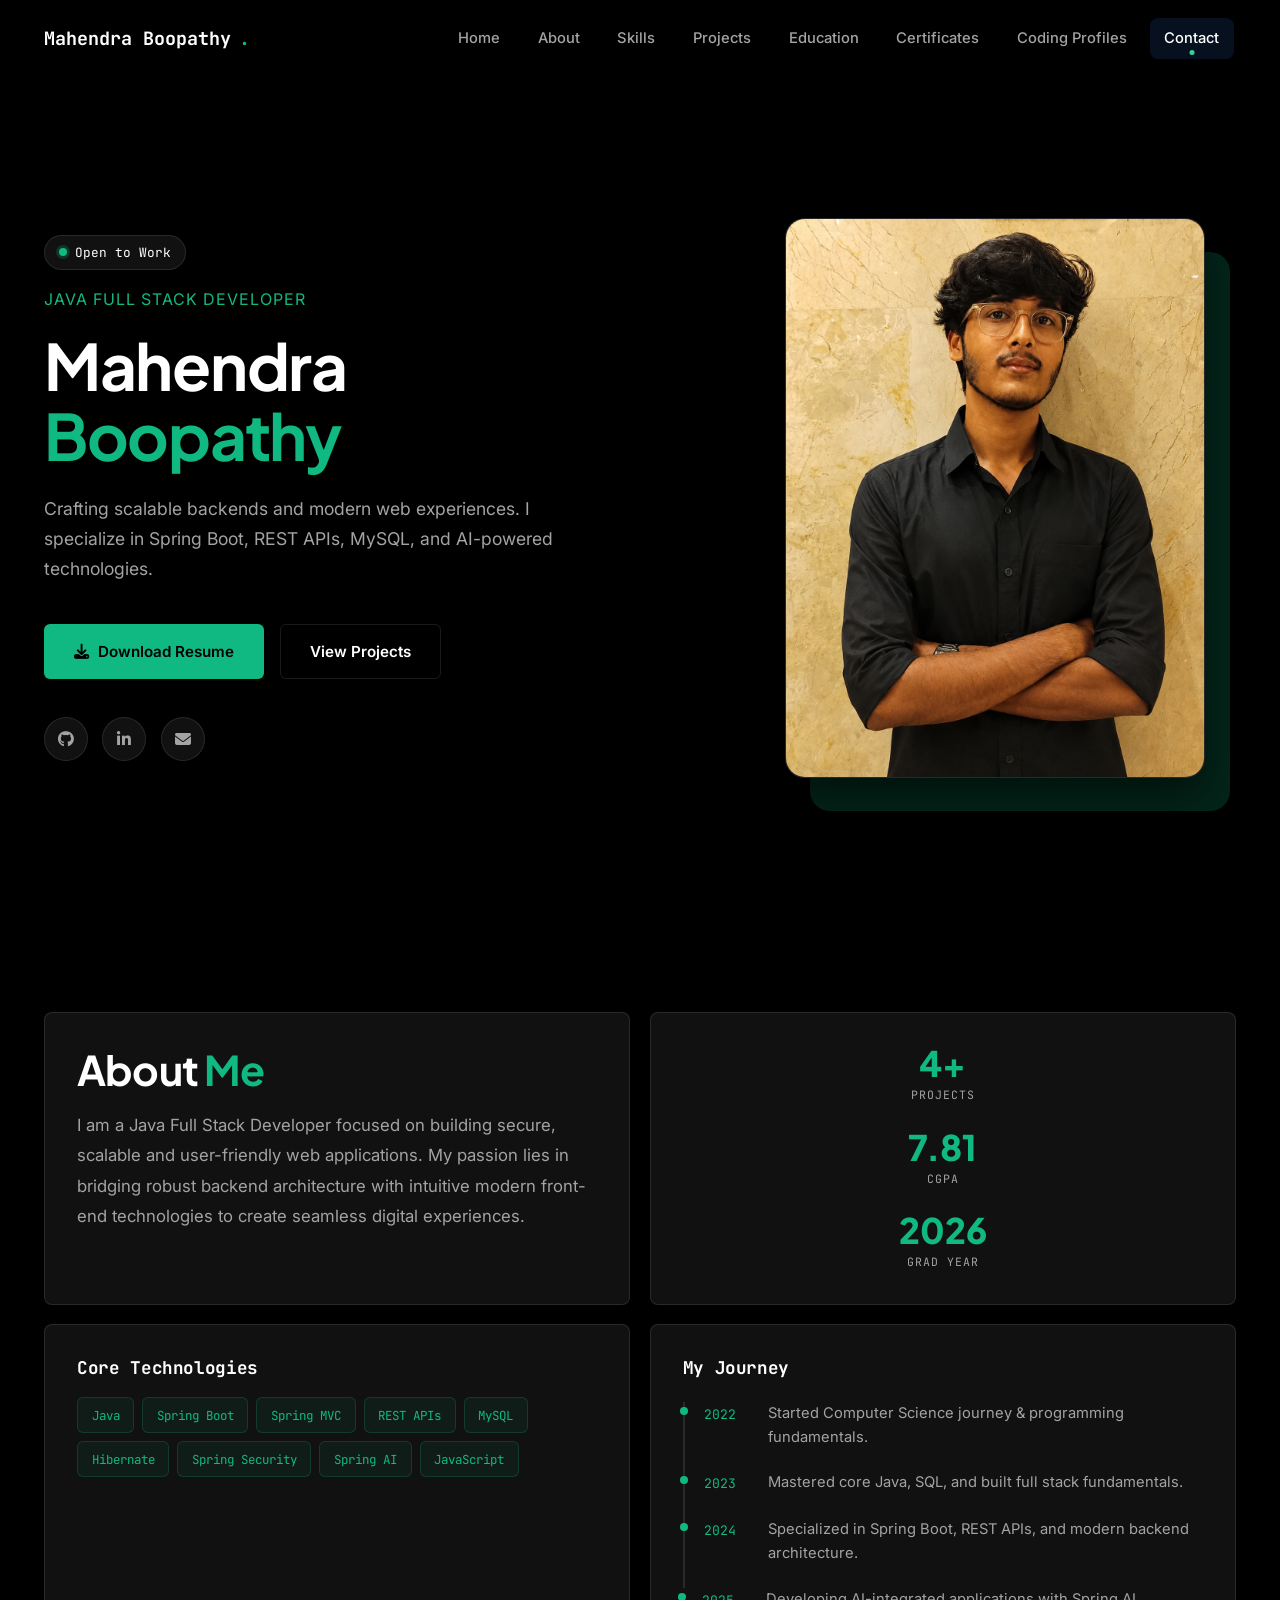
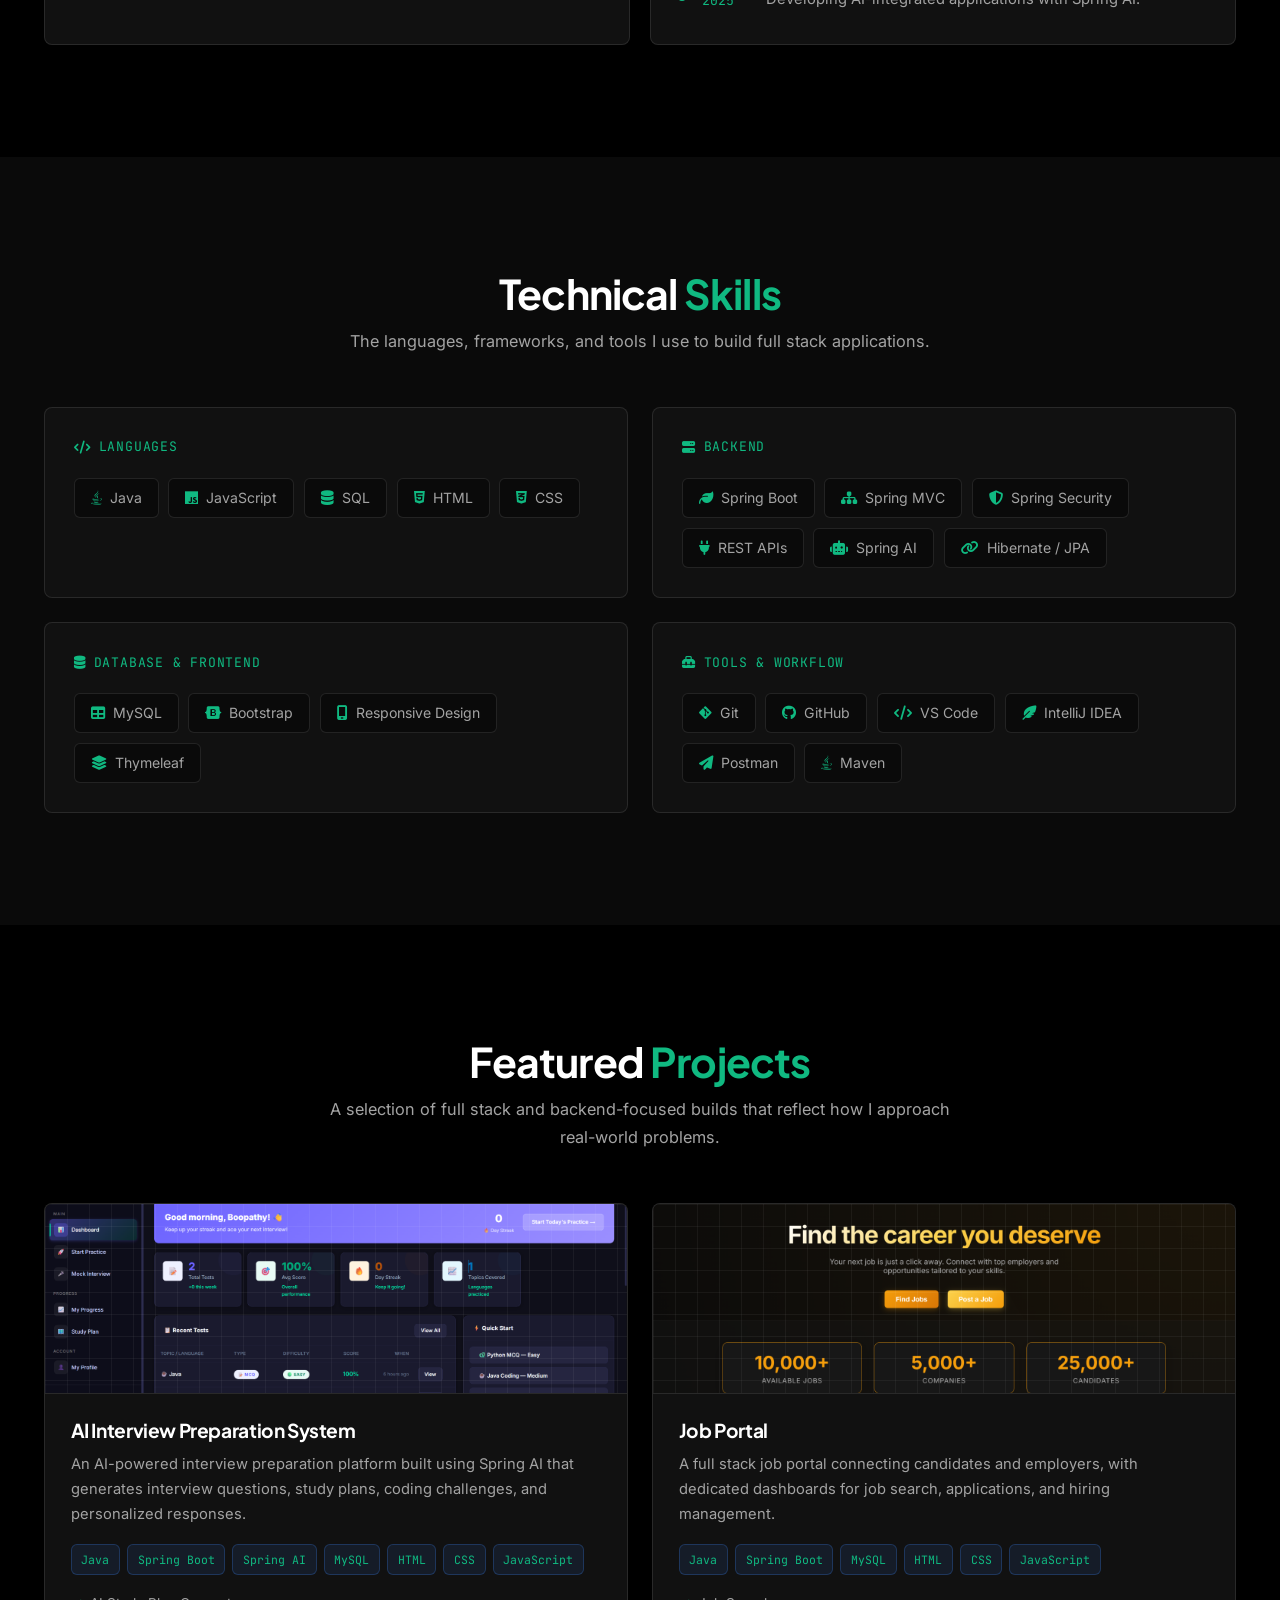
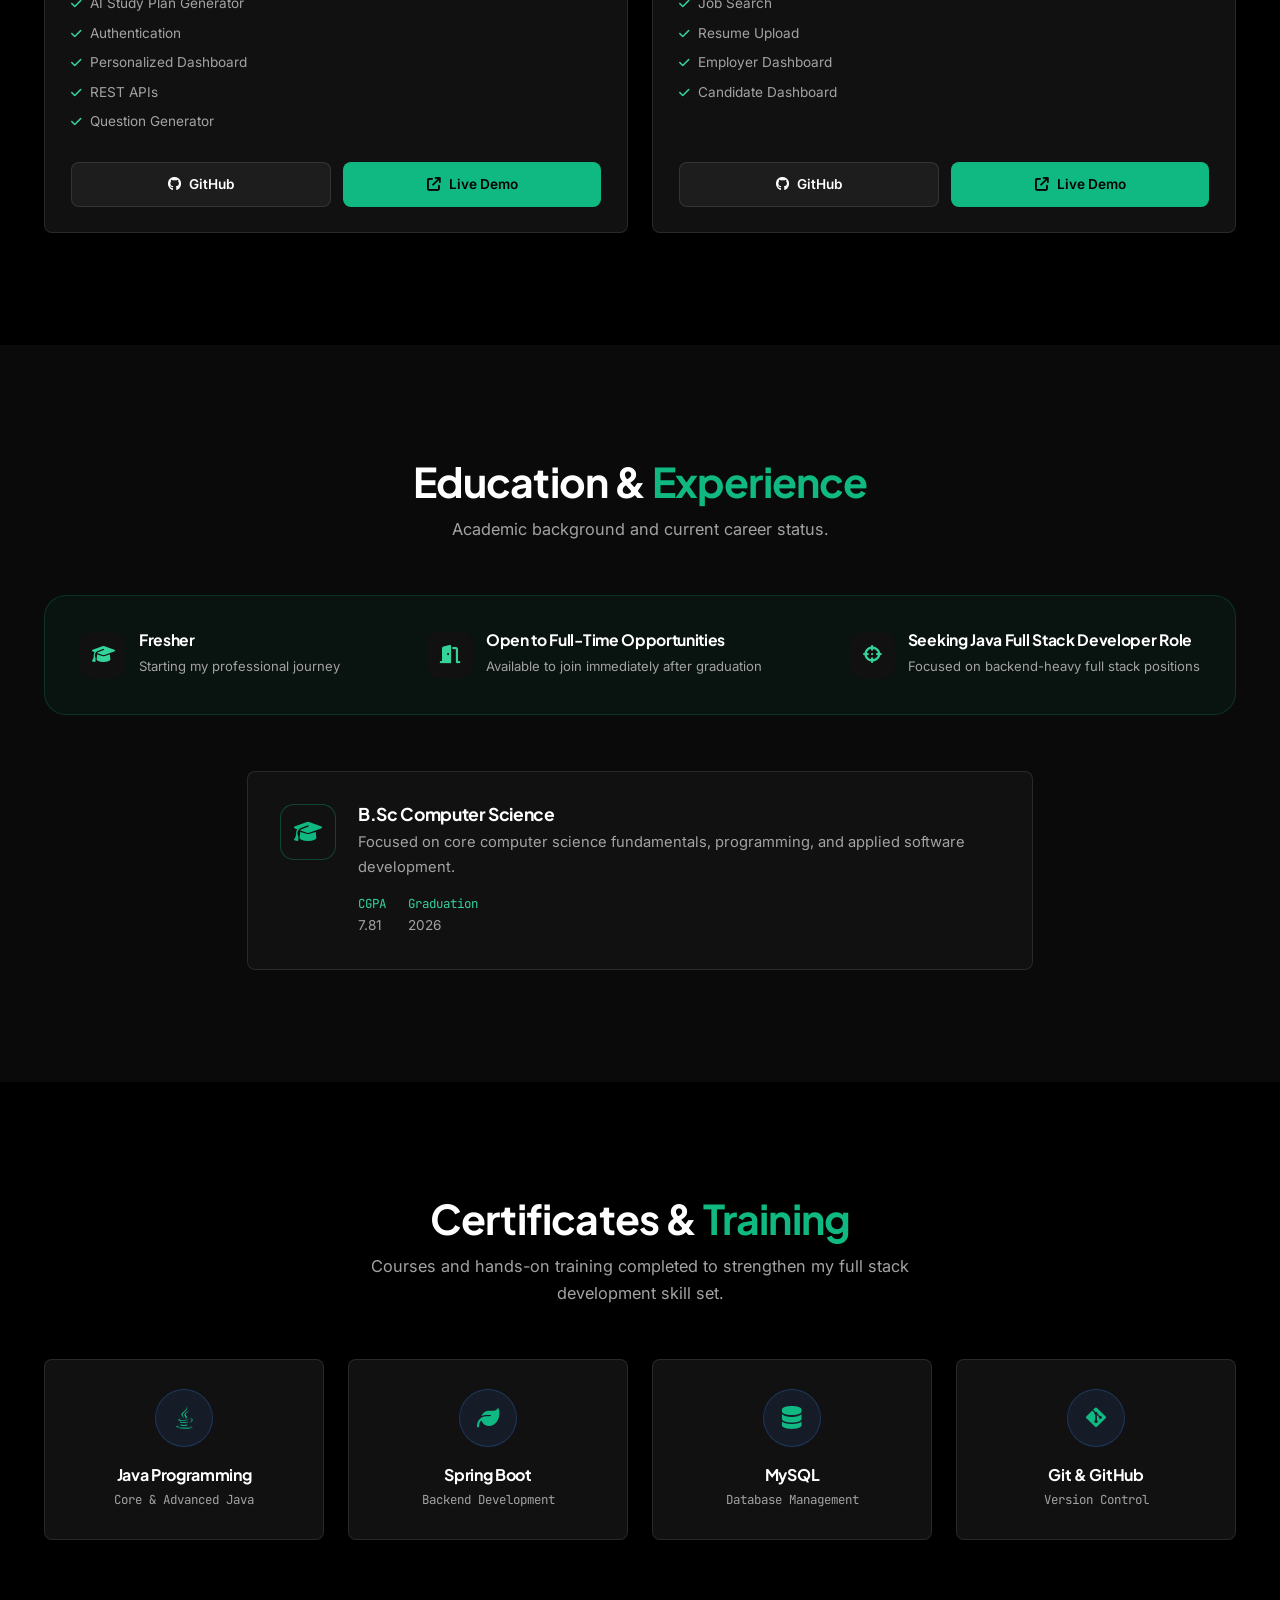
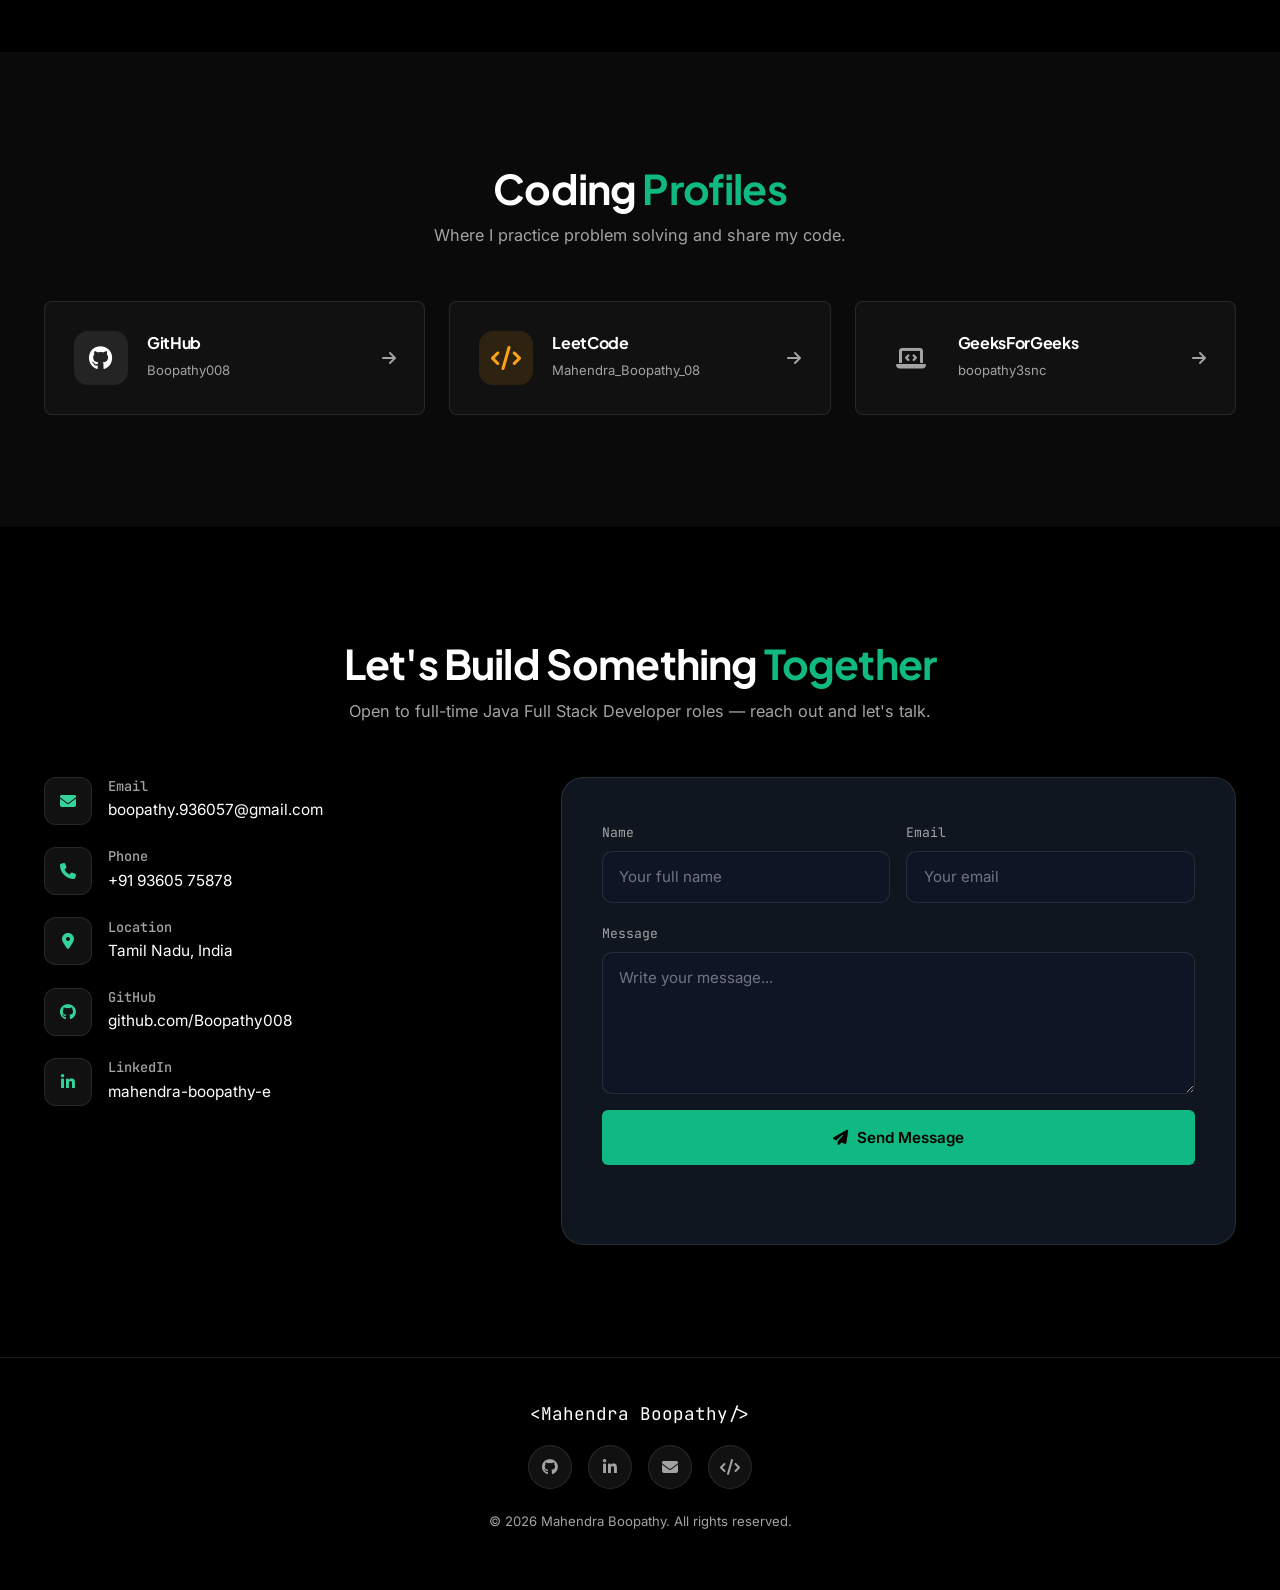
==== commit cc38e424: "Add sleek Open to Work badge to hero section" ====
--- a/index.html
+++ b/index.html
@@ -67,6 +67,9 @@
     <div class="container-xl section-inner">
       <div class="row align-items-center gy-5">
         <div class="col-lg-6" data-aos="fade-right">
+          <div class="hero-status mb-3">
+            <span class="status-dot"></span> Open to Work
+          </div>
           <p class="hero-eyebrow" style="font-family: var(--font-body); font-size:1rem; letter-spacing:1px; color:var(--primary); text-transform:uppercase; margin-bottom:1rem;">Java Full Stack Developer</p>
           <h1 class="hero-name" style="font-size:clamp(2.5rem, 5vw, 4rem); line-height:1.1; margin-bottom:1.5rem;">Mahendra <br><span class="text-gradient">Boopathy</span></h1>
           <p class="hero-intro" style="font-size:1.1rem; color:var(--text-secondary); max-width:90%;">
--- a/css/style.css
+++ b/css/style.css
@@ -237,15 +237,32 @@
   line-height: 1.08;
   margin-bottom: 0.6rem;
 }
-.hero-typed-wrap{
-  font-family: var(--font-mono);
-  font-size: clamp(1.1rem, 2.2vw, 1.5rem);
-  color: var(--text-secondary);
-  margin-bottom: 1.6rem;
-  min-height: 2.2rem;
-}
-#typed-role{ color: var(--accent); font-weight: 600; }
-.typed-cursor{ color: var(--primary); }
+.hero-status {
+  display: inline-flex;
+  align-items: center;
+  gap: 8px;
+  background: var(--card);
+  border: 1px solid var(--border);
+  padding: 6px 14px;
+  border-radius: 20px;
+  font-family: var(--font-mono);
+  font-size: 0.8rem;
+  color: var(--text);
+  box-shadow: 0 4px 15px rgba(0,0,0,0.2);
+}
+.hero-status .status-dot {
+  width: 8px;
+  height: 8px;
+  border-radius: 50%;
+  background: #10b981;
+  box-shadow: 0 0 0 3px rgba(16,185,129,0.2);
+  animation: pulse-dot 2s infinite;
+}
+@keyframes pulse-dot {
+  0% { box-shadow: 0 0 0 0 rgba(16,185,129,0.4); }
+  70% { box-shadow: 0 0 0 6px rgba(16,185,129,0); }
+  100% { box-shadow: 0 0 0 0 rgba(16,185,129,0); }
+}
 
 .hero-intro{
   max-width: 560px;
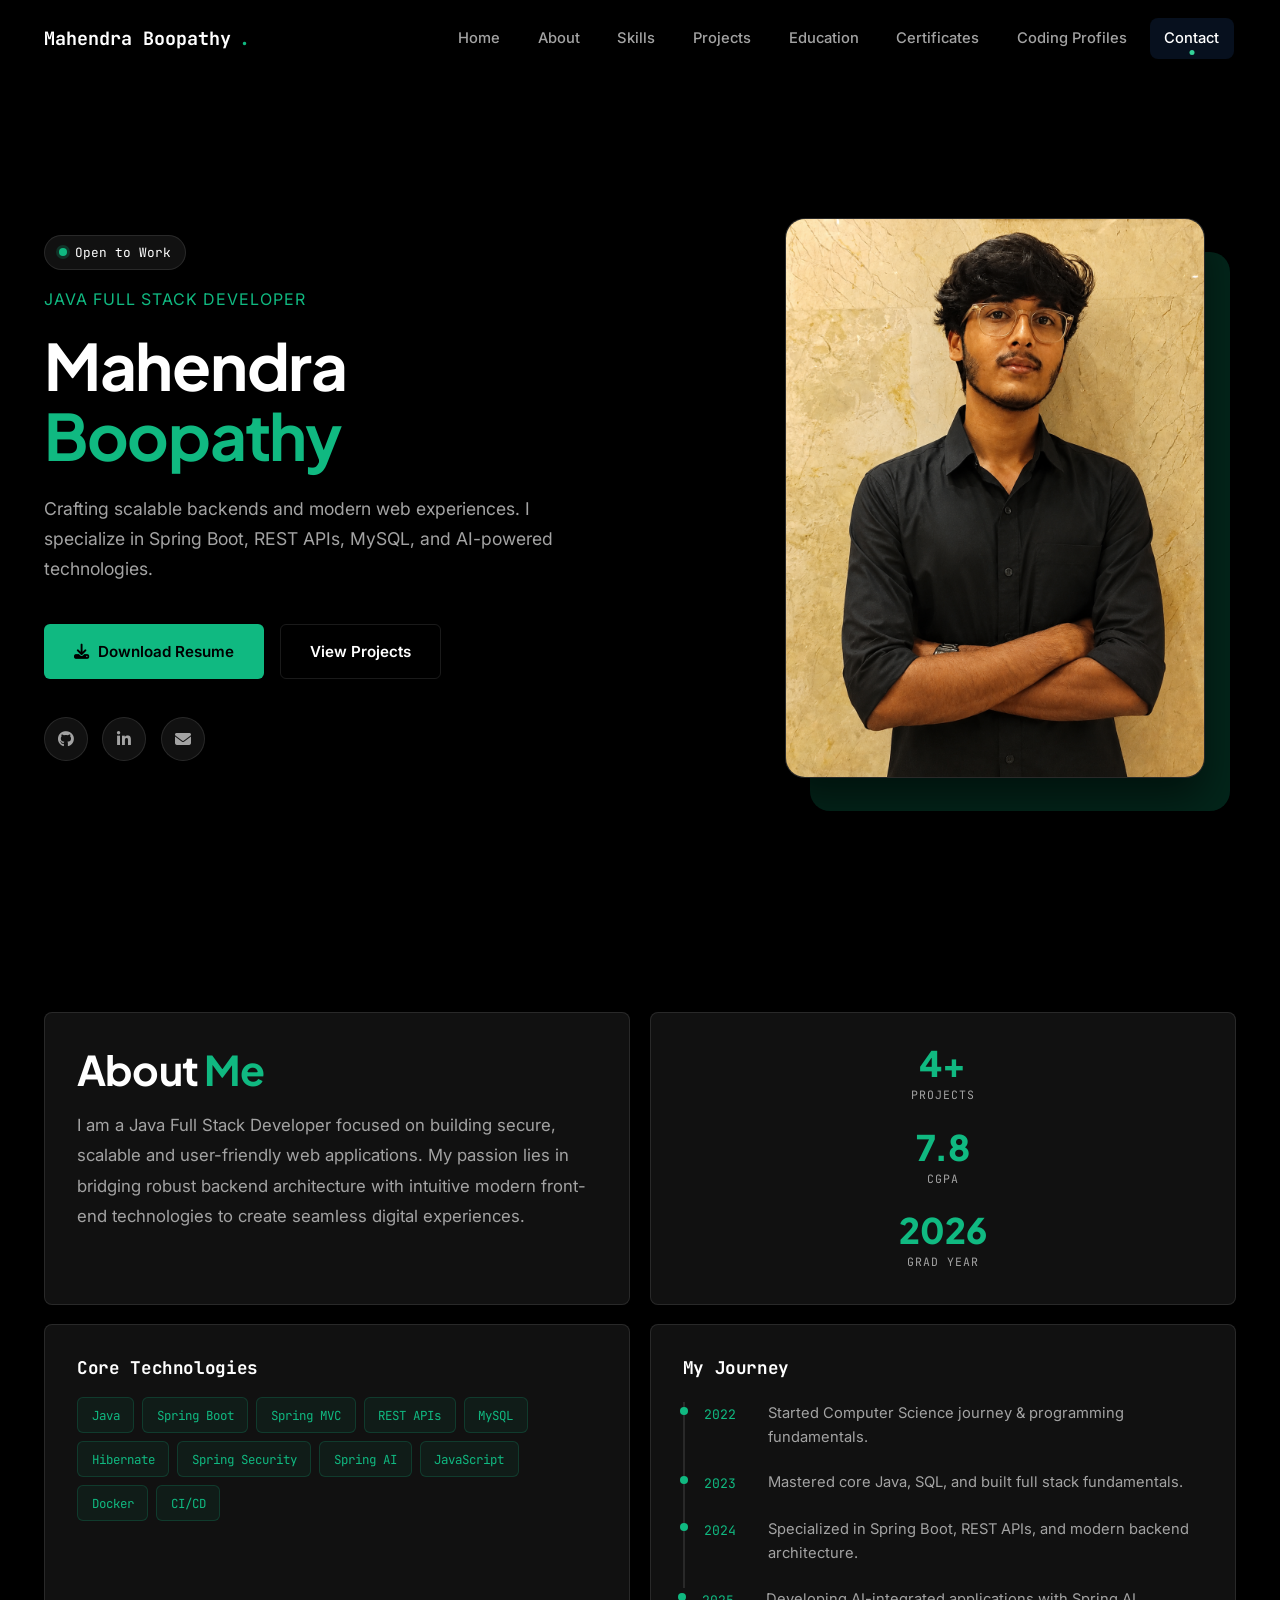
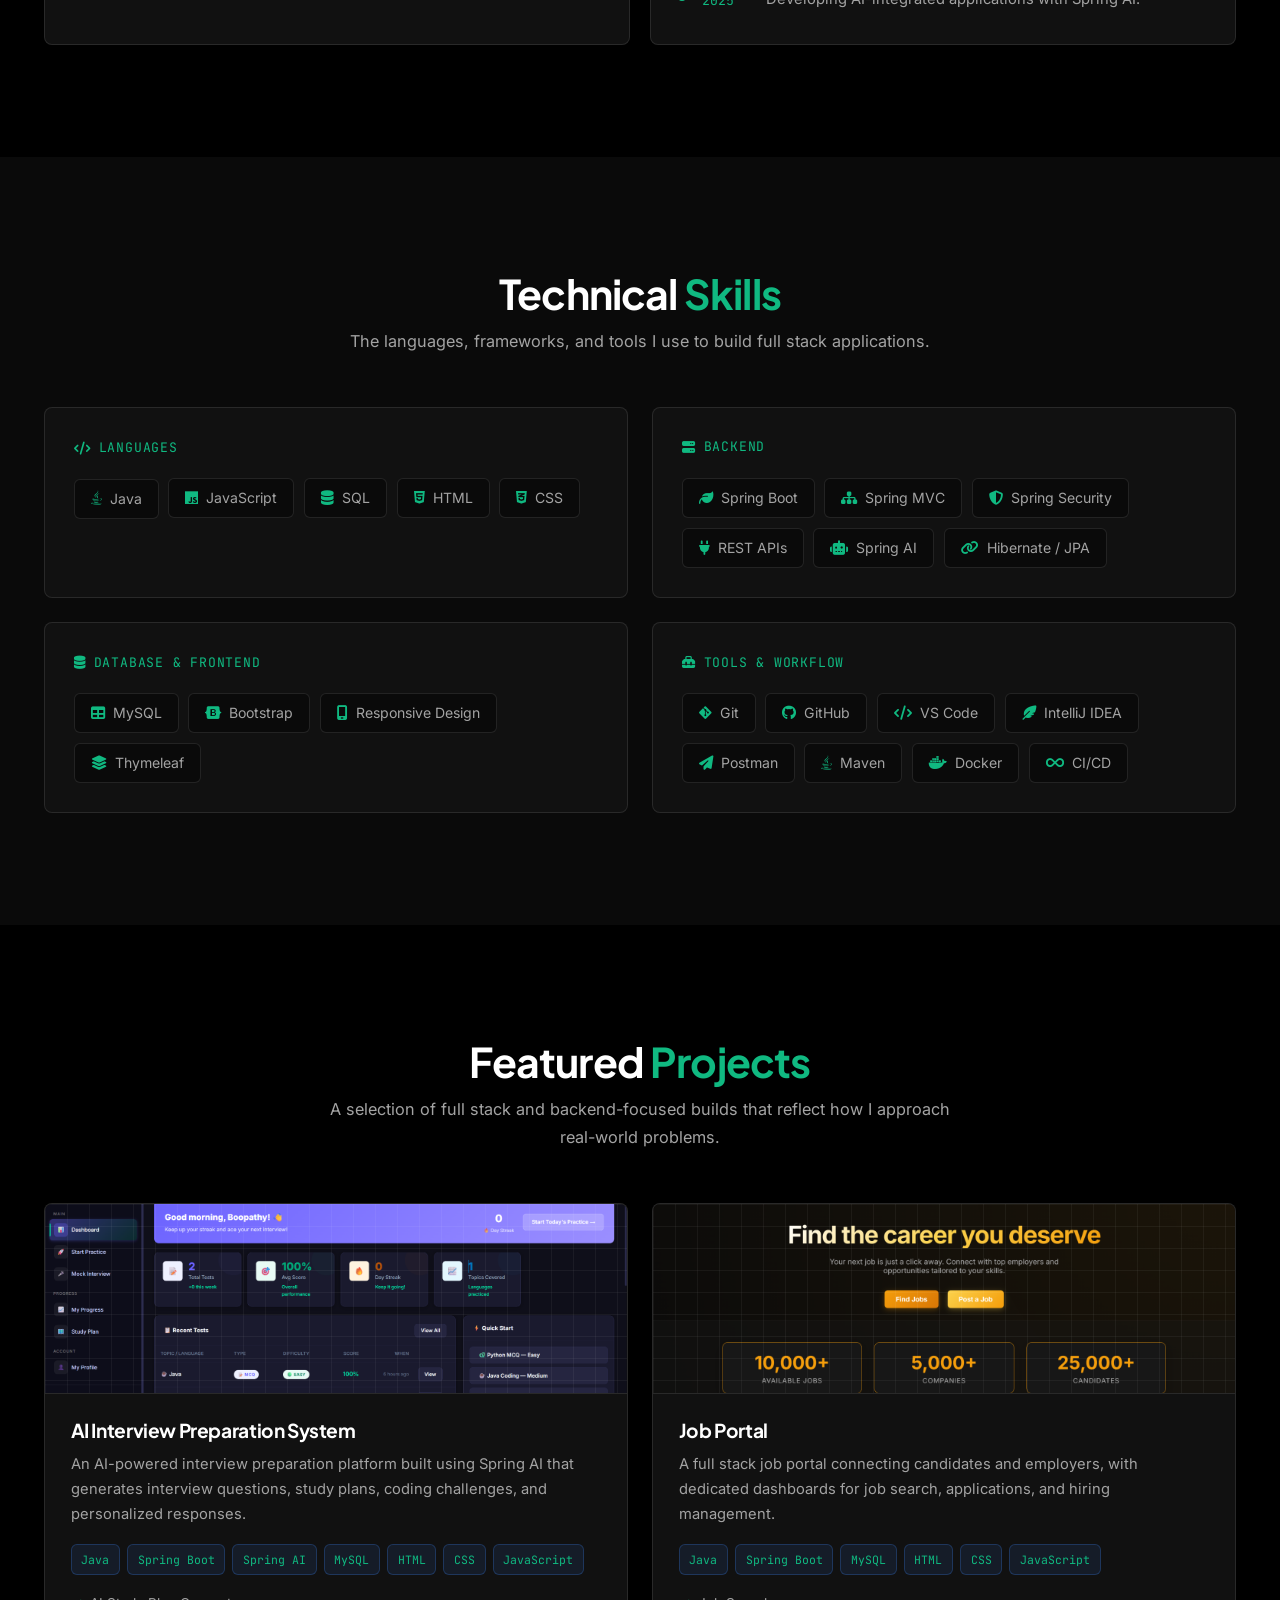
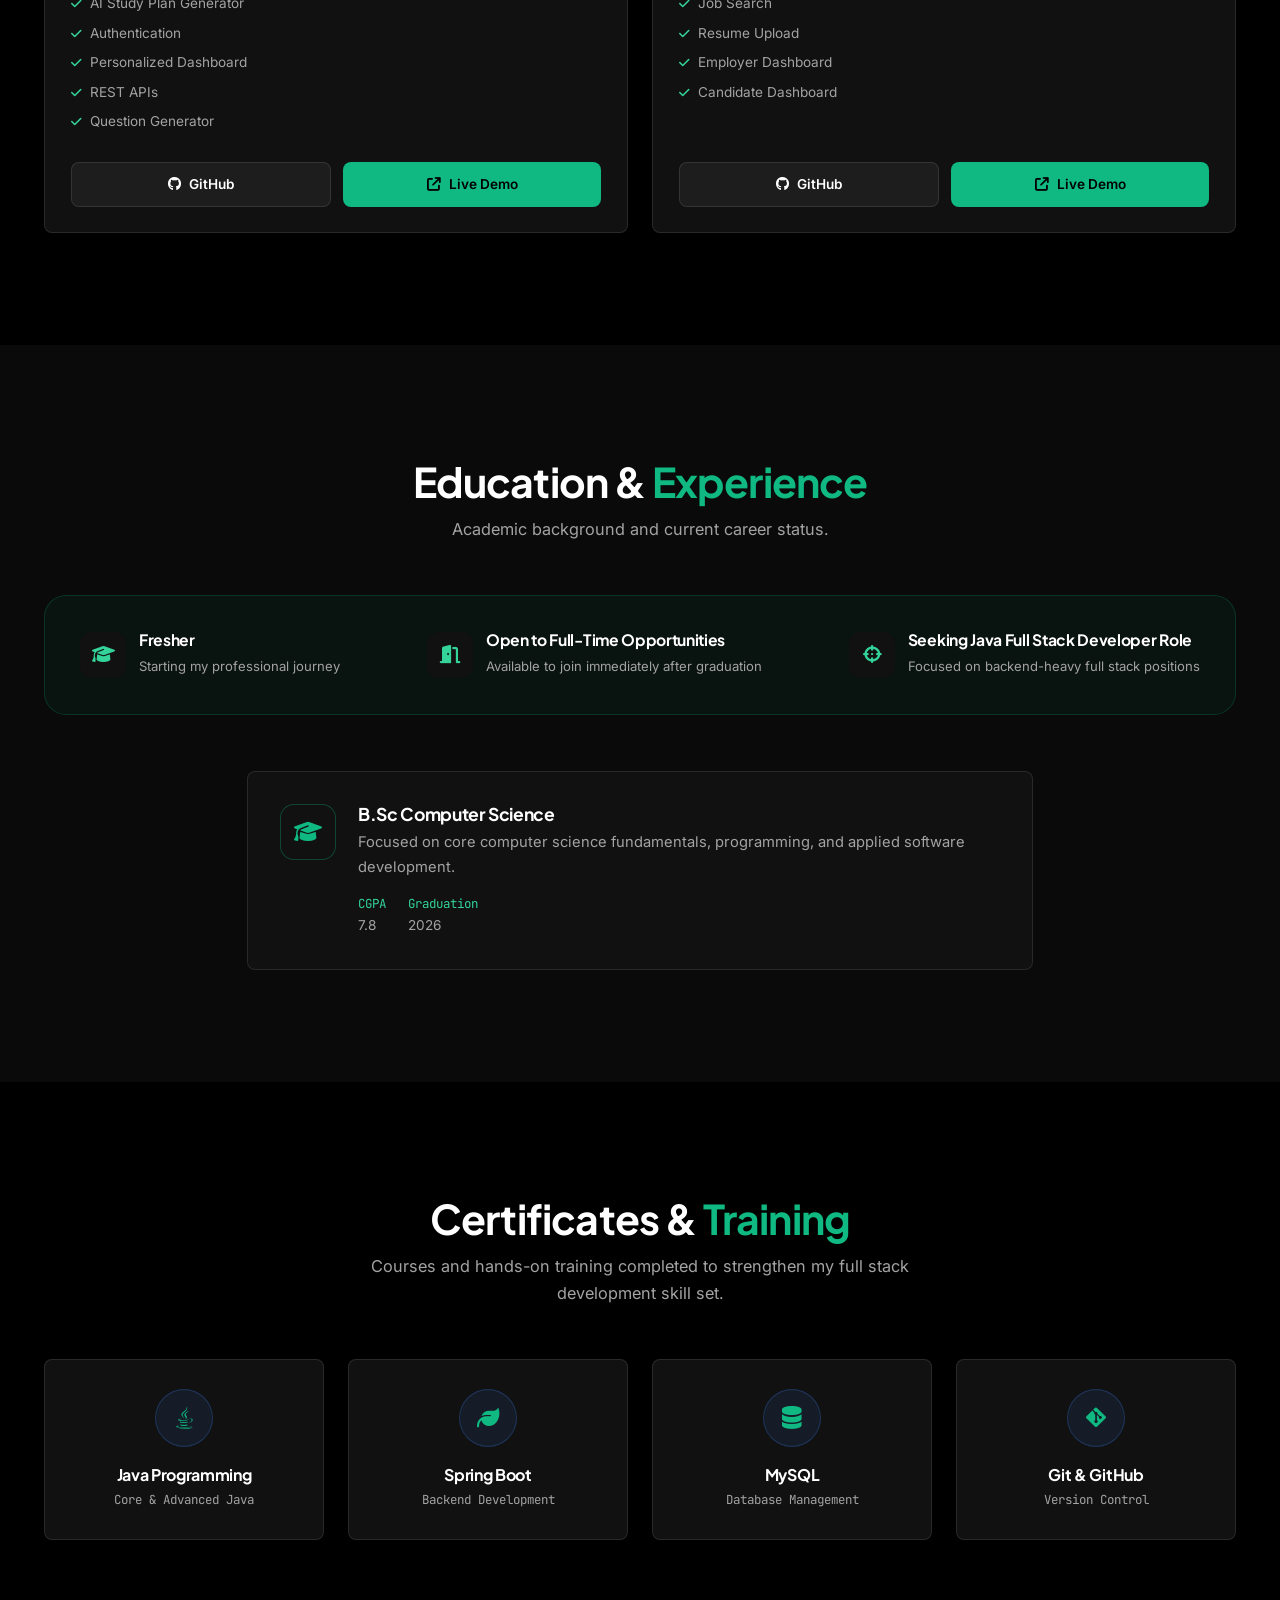
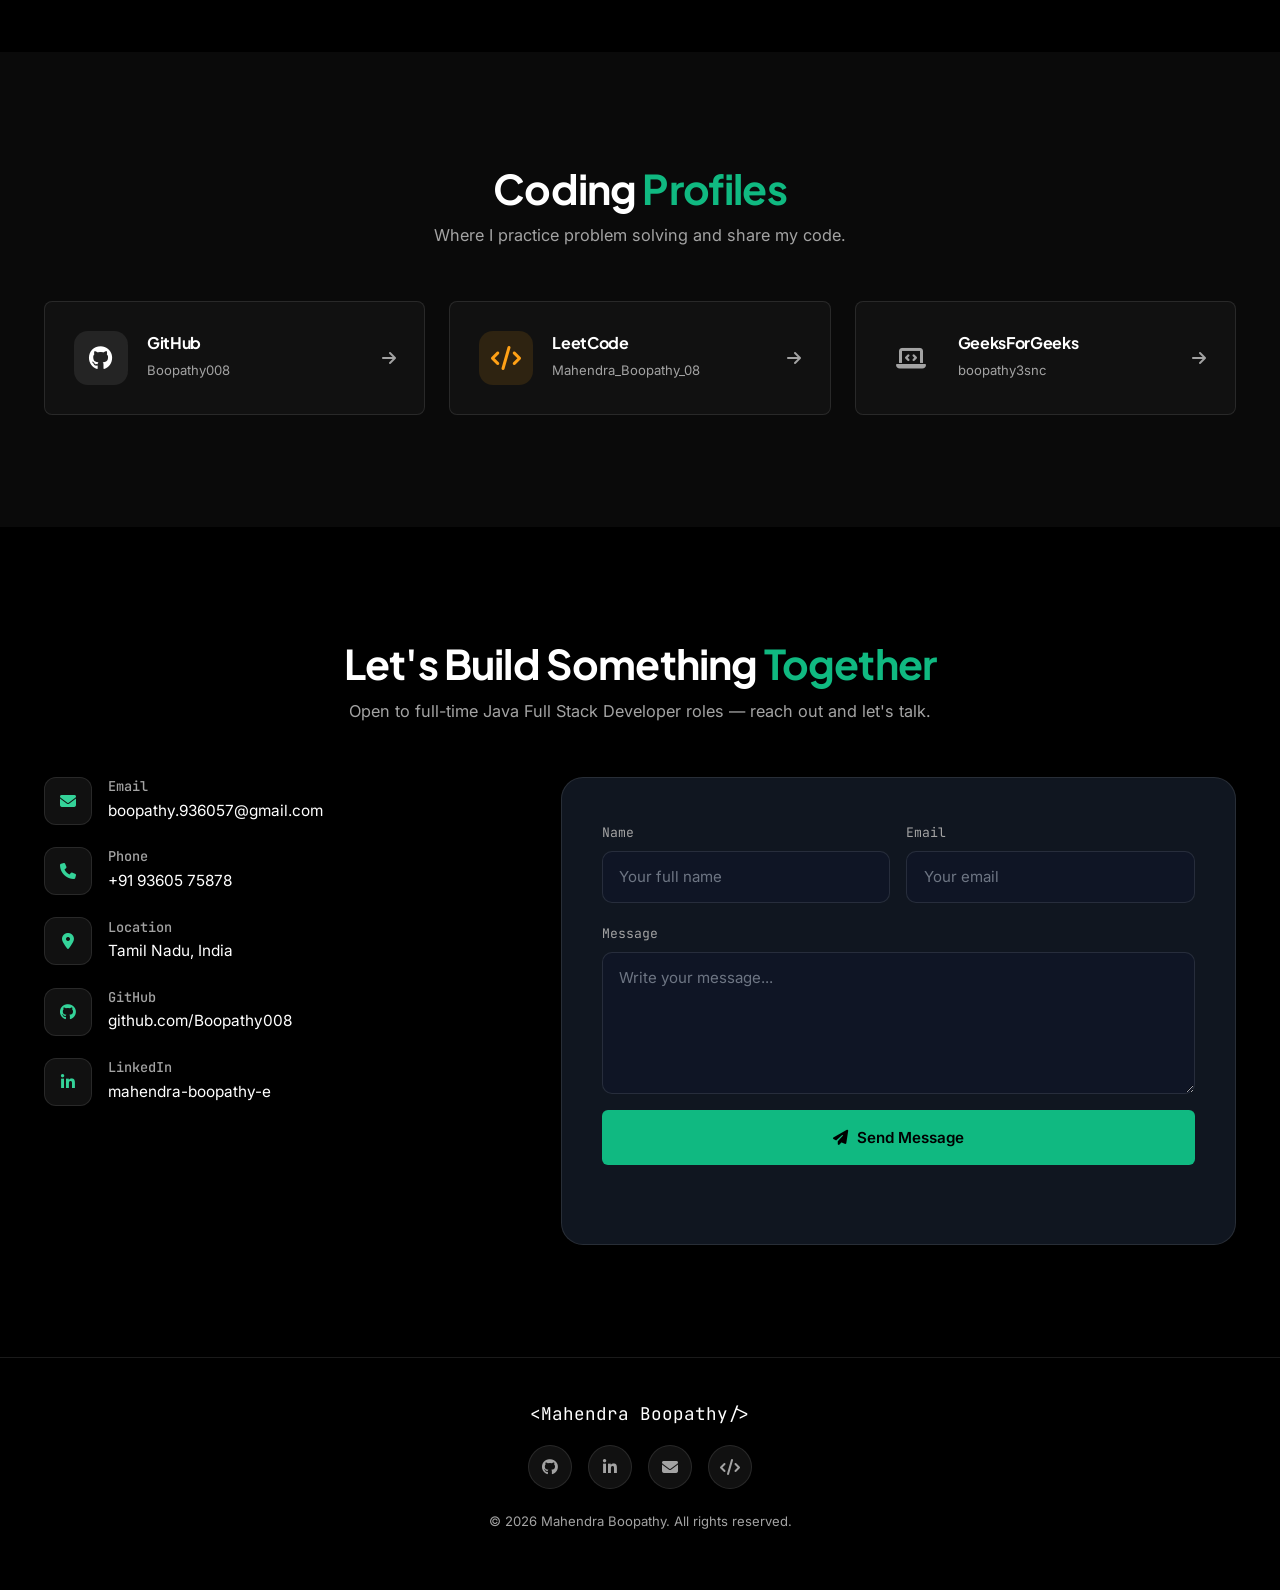
==== commit a28e2c5a: "Fix: Update root index.html - CGPA 7.8, add Docker and CI/CD" ====
--- a/index.html
+++ b/index.html
@@ -121,7 +121,7 @@
           <span class="stat-label">Projects</span>
         </div>
         <div class="stat-block">
-          <span class="stat-num text-gradient">7.81</span>
+          <span class="stat-num text-gradient">7.8</span>
           <span class="stat-label">CGPA</span>
         </div>
         <div class="stat-block">
@@ -134,7 +134,7 @@
       <div class="bento-card bento-tags card-surface" data-aos="fade-up" data-aos-delay="200">
         <h4 style="font-size:1.1rem; margin-bottom:1.2rem; font-family:var(--font-mono);">Core Technologies</h4>
         <div class="about-tags-clean">
-          <span>Java</span><span>Spring Boot</span><span>Spring MVC</span><span>REST APIs</span><span>MySQL</span><span>Hibernate</span><span>Spring Security</span><span>Spring AI</span><span>JavaScript</span>
+          <span>Java</span><span>Spring Boot</span><span>Spring MVC</span><span>REST APIs</span><span>MySQL</span><span>Hibernate</span><span>Spring Security</span><span>Spring AI</span><span>JavaScript</span><span>Docker</span><span>CI/CD</span>
         </div>
       </div>
 
@@ -222,6 +222,8 @@
             <span class="skill-pill"><i class="fa-solid fa-feather-pointed"></i> IntelliJ IDEA</span>
             <span class="skill-pill"><i class="fa-solid fa-paper-plane"></i> Postman</span>
             <span class="skill-pill"><i class="fa-brands fa-java"></i> Maven</span>
+            <span class="skill-pill"><i class="fa-brands fa-docker"></i> Docker</span>
+            <span class="skill-pill"><i class="fa-solid fa-infinity"></i> CI/CD</span>
           </div>
         </div>
 
@@ -407,7 +409,7 @@
               <p class="mb-0" style="font-size:0.92rem;">Focused on core computer science
                 fundamentals, programming, and applied software development.</p>
               <div class="edu-meta">
-                <div><span>CGPA</span>7.81</div>
+                <div><span>CGPA</span>7.8</div>
                 <div><span>Graduation</span>2026</div>
               </div>
             </div>
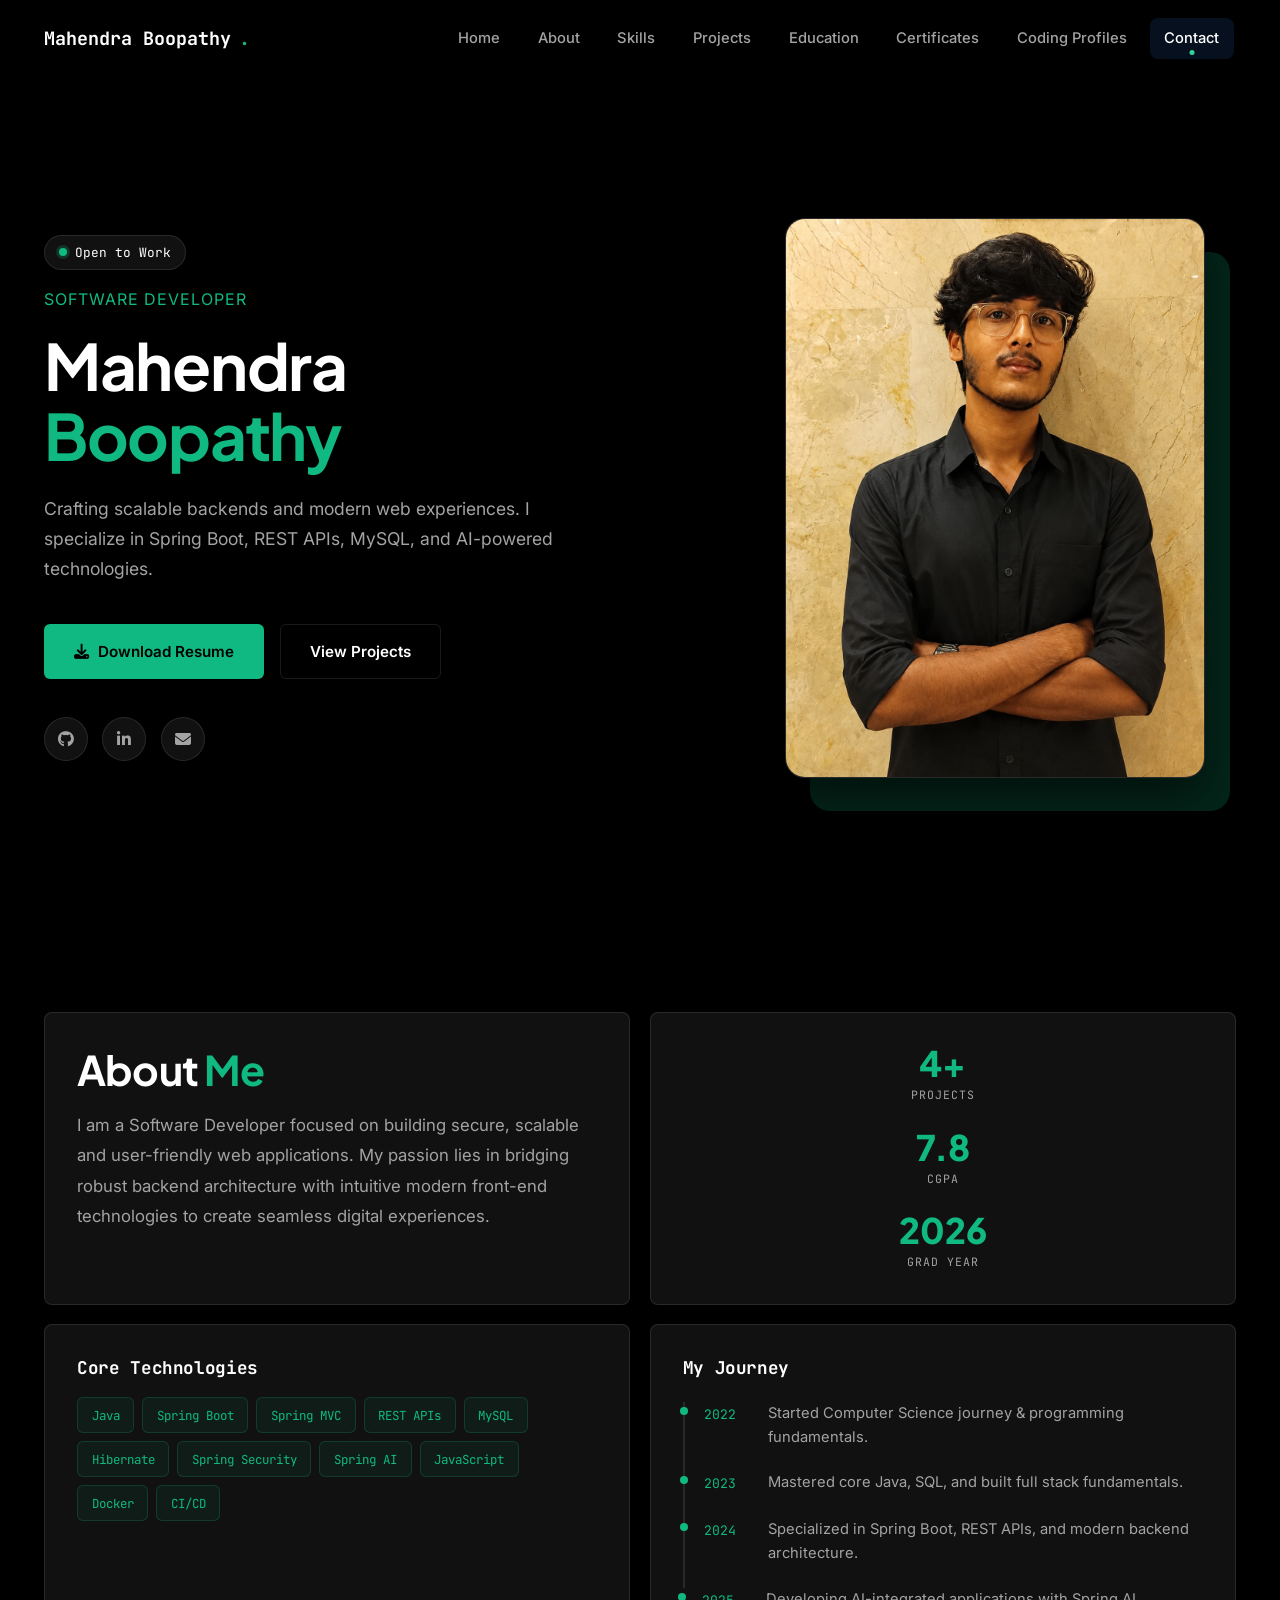
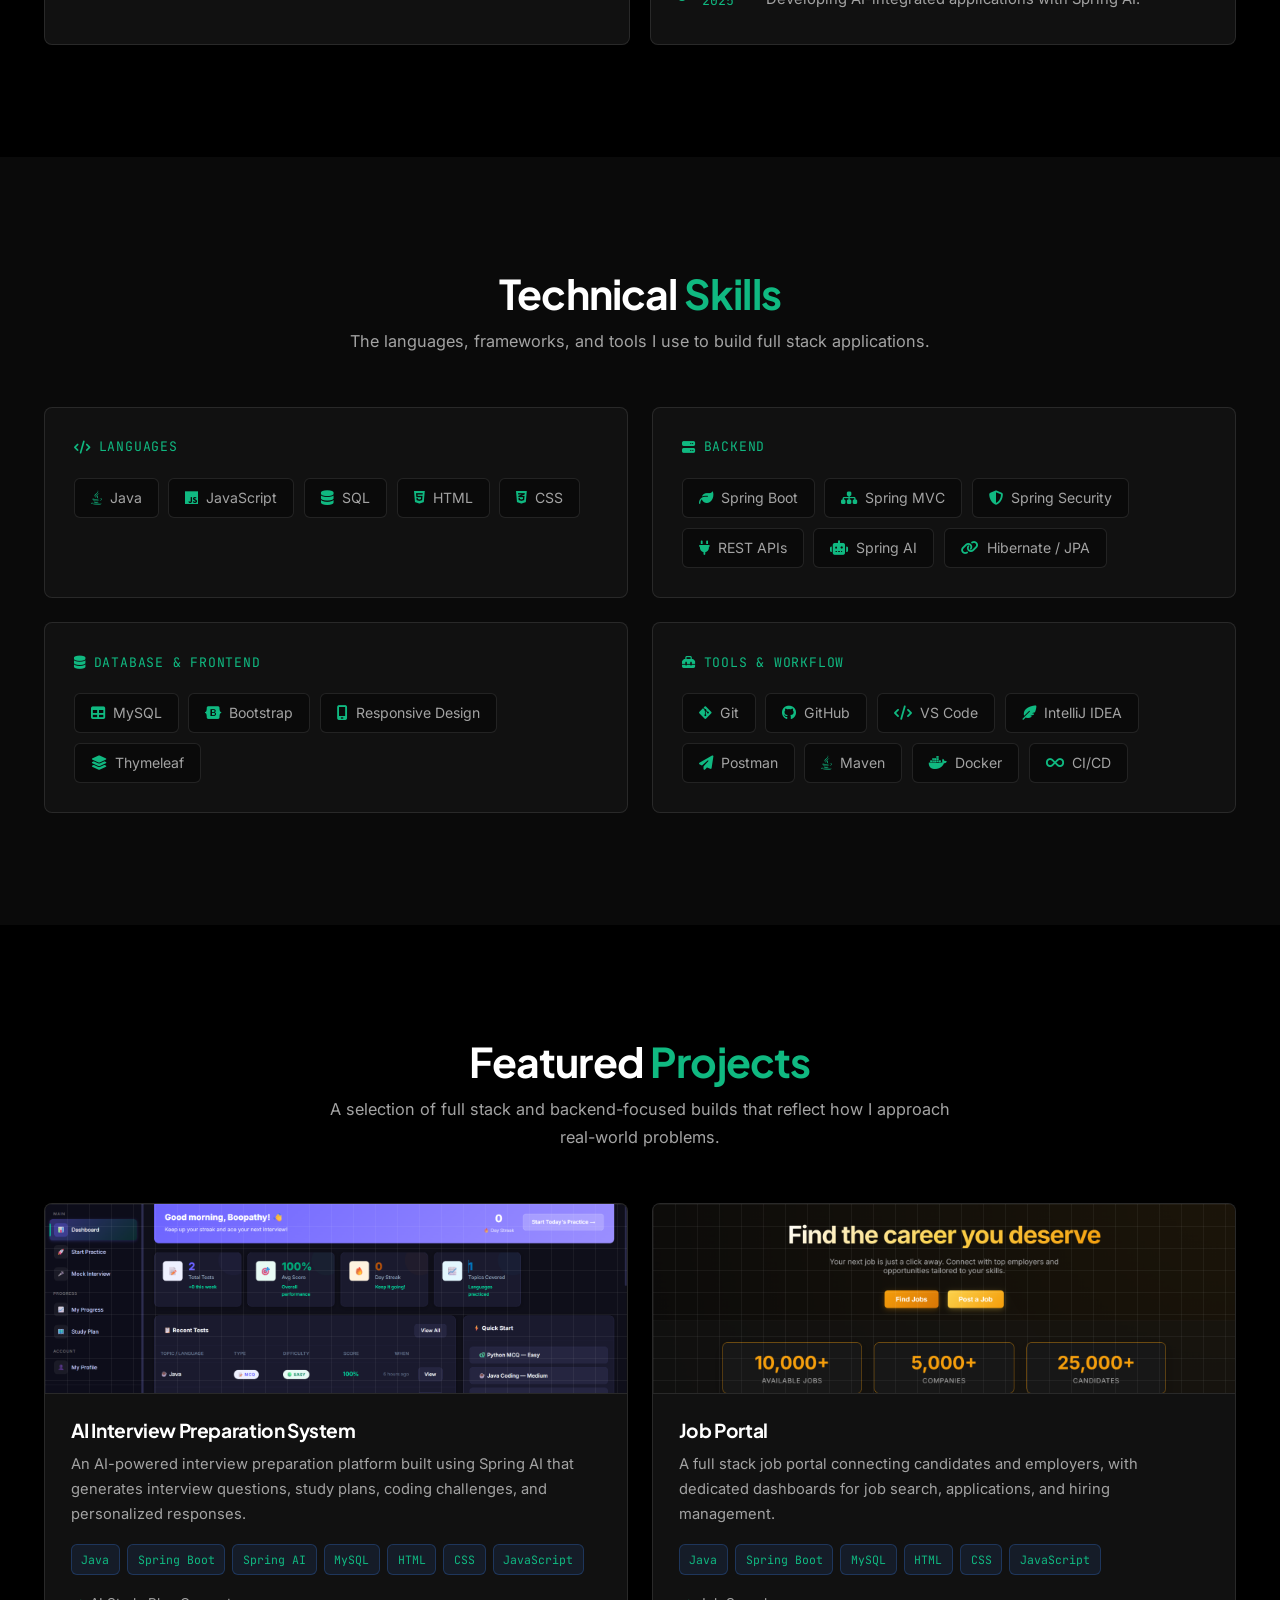
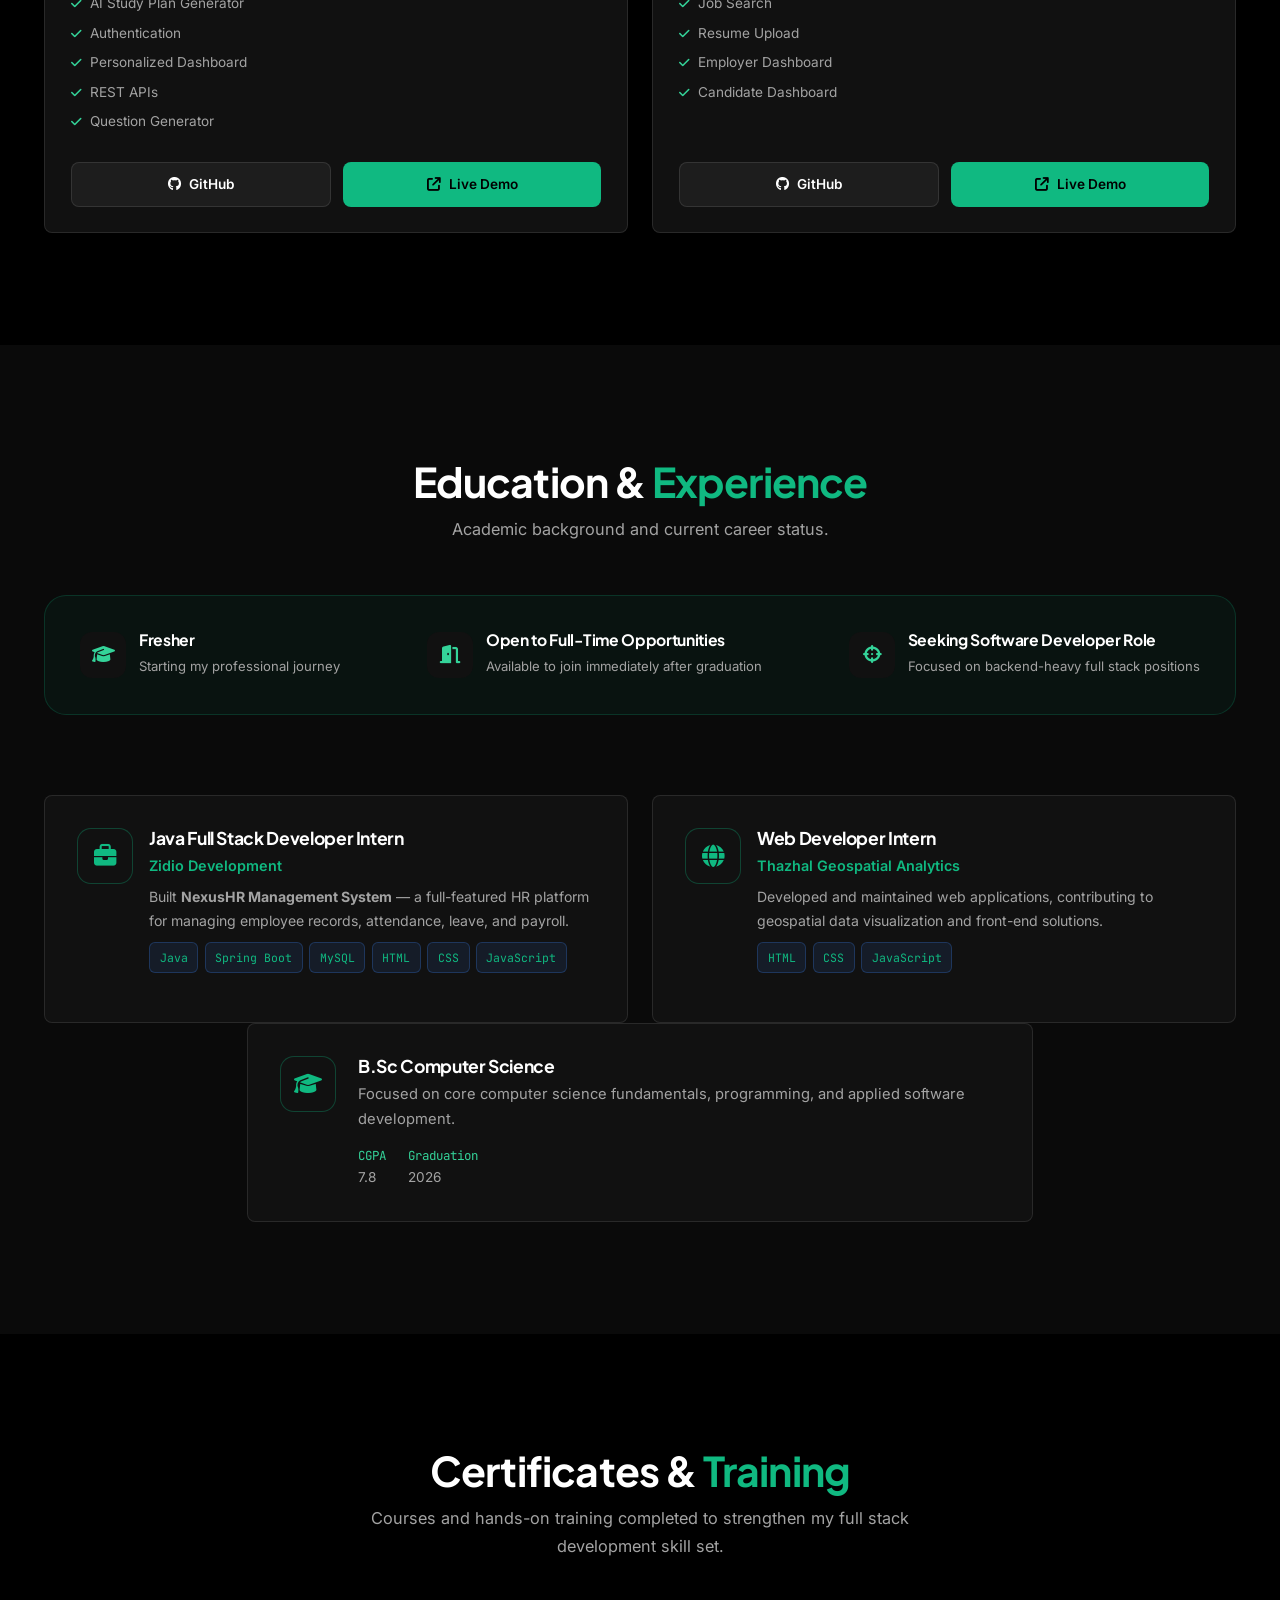
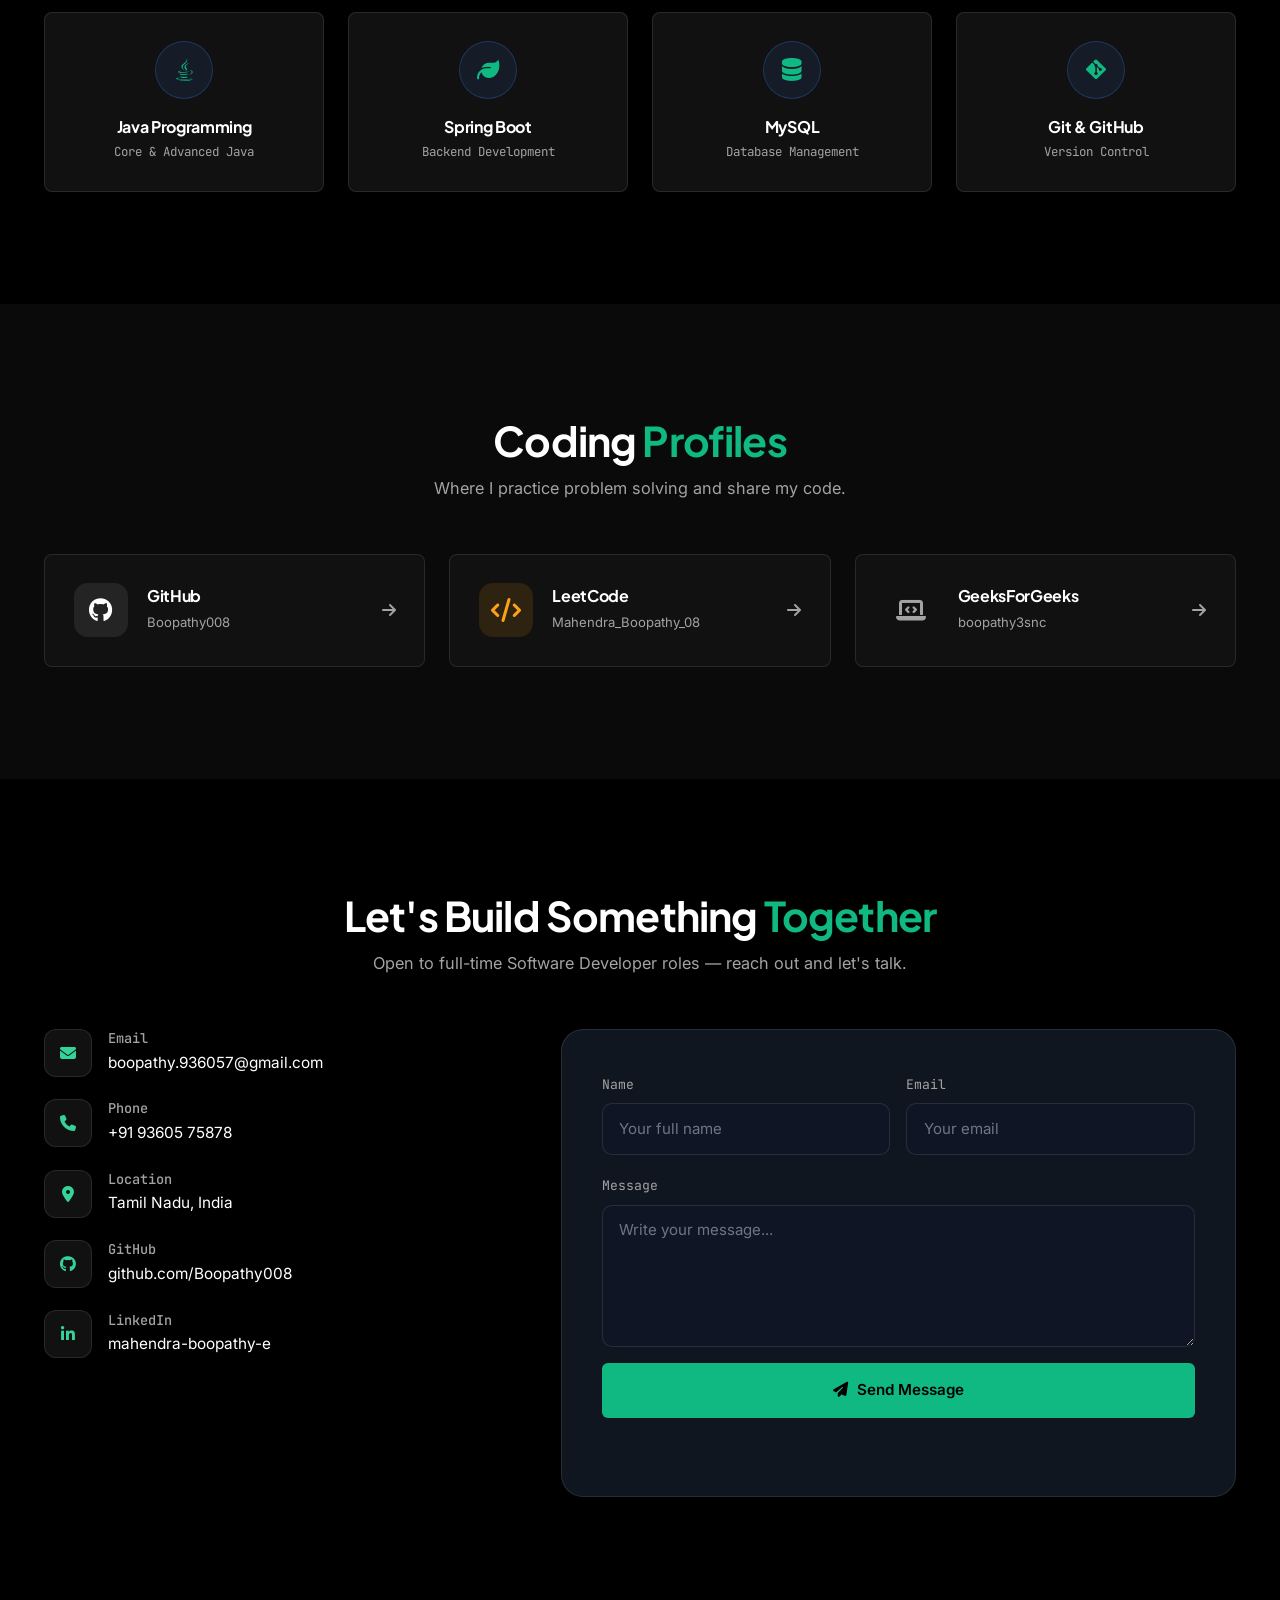
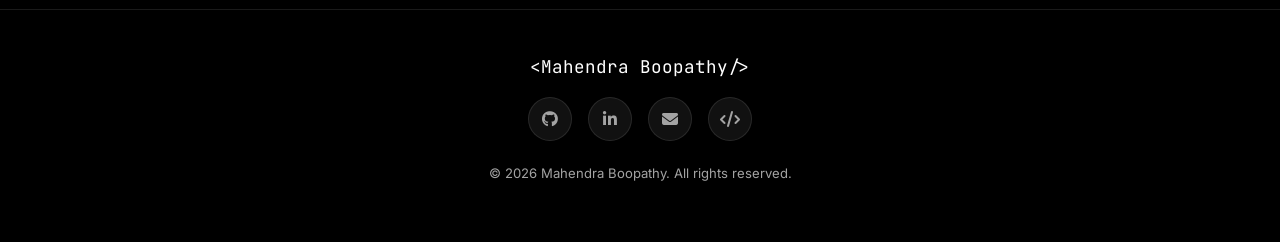
==== commit 630fd0f9: "Replace Java Full Stack Developer with Software Developer, add 2 internships" ====
--- a/index.html
+++ b/index.html
@@ -3,12 +3,12 @@
 <head>
   <meta charset="UTF-8">
   <meta name="viewport" content="width=device-width, initial-scale=1.0">
-  <title>Mahendra Boopathy | Java Full Stack Developer</title>
-  <meta name="description" content="Mahendra Boopathy — Java Full Stack Developer specializing in Spring Boot, REST APIs, MySQL, and AI-powered backend applications. Open to full-time opportunities.">
-  <meta name="keywords" content="Mahendra Boopathy, Java Full Stack Developer, Spring Boot Developer, Backend Developer, REST API, Spring AI, Portfolio">
+  <title>Mahendra Boopathy | Software Developer</title>
+  <meta name="description" content="Mahendra Boopathy — Software Developer specializing in Spring Boot, REST APIs, MySQL, and AI-powered backend applications. Open to full-time opportunities.">
+  <meta name="keywords" content="Mahendra Boopathy, Software Developer, Spring Boot Developer, Backend Developer, REST API, Spring AI, Portfolio">
   <meta name="author" content="Mahendra Boopathy">
-  <meta property="og:title" content="Mahendra Boopathy | Java Full Stack Developer">
-  <meta property="og:description" content="Java Full Stack Developer building scalable backend applications with Java, Spring Boot, MySQL, REST APIs and AI-powered technologies.">
+  <meta property="og:title" content="Mahendra Boopathy | Software Developer">
+  <meta property="og:description" content="Software Developer building scalable backend applications with Java, Spring Boot, MySQL, REST APIs and AI-powered technologies.">
   <meta property="og:type" content="website">
   <link rel="icon" type="image/svg+xml" href="data:image/svg+xml,<svg xmlns=%22http://www.w3.org/2000/svg%22 viewBox=%220 0 100 100%22><rect width=%22100%22 height=%22100%22 rx=%2220%22 fill=%22%230F172A%22/><text x=%2250%25%22 y=%2258%25%22 font-size=%2244%22 fill=%22%2306B6D4%22 text-anchor=%22middle%22 font-family=%22monospace%22>M</text></svg>">
 
@@ -70,7 +70,7 @@
           <div class="hero-status mb-3">
             <span class="status-dot"></span> Open to Work
           </div>
-          <p class="hero-eyebrow" style="font-family: var(--font-body); font-size:1rem; letter-spacing:1px; color:var(--primary); text-transform:uppercase; margin-bottom:1rem;">Java Full Stack Developer</p>
+          <p class="hero-eyebrow" style="font-family: var(--font-body); font-size:1rem; letter-spacing:1px; color:var(--primary); text-transform:uppercase; margin-bottom:1rem;">Software Developer</p>
           <h1 class="hero-name" style="font-size:clamp(2.5rem, 5vw, 4rem); line-height:1.1; margin-bottom:1.5rem;">Mahendra <br><span class="text-gradient">Boopathy</span></h1>
           <p class="hero-intro" style="font-size:1.1rem; color:var(--text-secondary); max-width:90%;">
             Crafting scalable backends and modern web experiences. I specialize in Spring Boot, REST APIs, MySQL, and AI-powered technologies.
@@ -109,7 +109,7 @@
       <div class="bento-card bento-bio card-surface" data-aos="fade-up">
         <h2 class="section-title" style="margin-bottom:1rem;">About <span class="text-gradient">Me</span></h2>
         <p style="font-size:1.05rem; color:var(--text-secondary); line-height:1.8; margin:0;">
-          I am a Java Full Stack Developer focused on building secure, scalable and user-friendly web applications. 
+          I am a Software Developer focused on building secure, scalable and user-friendly web applications. 
           My passion lies in bridging robust backend architecture with intuitive modern front-end technologies to create seamless digital experiences.
         </p>
       </div>
@@ -394,10 +394,56 @@
         <div class="exp-item">
           <div class="exp-icon"><i class="fa-solid fa-crosshairs"></i></div>
           <div>
-            <h5>Seeking Java Full Stack Developer Role</h5>
+            <h5>Seeking Software Developer Role</h5>
             <span>Focused on backend-heavy full stack positions</span>
           </div>
         </div>
+      </div>
+
+      <!-- Internships -->
+      <div class="row g-4 mt-2" data-aos="fade-up">
+
+        <!-- Internship 1 -->
+        <div class="col-lg-6">
+          <div class="card-surface edu-card d-flex gap-3 align-items-start">
+            <div class="edu-icon"><i class="fa-solid fa-briefcase"></i></div>
+            <div>
+              <h4 style="font-size:1.1rem;">Java Full Stack Developer Intern</h4>
+              <p style="color:var(--primary); font-size:0.9rem; margin-bottom:0.4rem; font-weight:600;">Zidio Development</p>
+              <p style="font-size:0.88rem; color:var(--text-secondary); margin-bottom:0.6rem;">
+                Built <strong>NexusHR Management System</strong> — a full-featured HR platform for managing employee records, attendance, leave, and payroll.
+              </p>
+              <div class="project-stack" style="gap:0.4rem;">
+                <span class="stack-chip">Java</span>
+                <span class="stack-chip">Spring Boot</span>
+                <span class="stack-chip">MySQL</span>
+                <span class="stack-chip">HTML</span>
+                <span class="stack-chip">CSS</span>
+                <span class="stack-chip">JavaScript</span>
+              </div>
+            </div>
+          </div>
+        </div>
+
+        <!-- Internship 2 -->
+        <div class="col-lg-6">
+          <div class="card-surface edu-card d-flex gap-3 align-items-start">
+            <div class="edu-icon"><i class="fa-solid fa-globe"></i></div>
+            <div>
+              <h4 style="font-size:1.1rem;">Web Developer Intern</h4>
+              <p style="color:var(--primary); font-size:0.9rem; margin-bottom:0.4rem; font-weight:600;">Thazhal Geospatial Analytics</p>
+              <p style="font-size:0.88rem; color:var(--text-secondary); margin-bottom:0.6rem;">
+                Developed and maintained web applications, contributing to geospatial data visualization and front-end solutions.
+              </p>
+              <div class="project-stack" style="gap:0.4rem;">
+                <span class="stack-chip">HTML</span>
+                <span class="stack-chip">CSS</span>
+                <span class="stack-chip">JavaScript</span>
+              </div>
+            </div>
+          </div>
+        </div>
+
       </div>
 
       <div class="row">
@@ -510,7 +556,7 @@
       <div class="text-center mx-auto" data-aos="fade-up" style="max-width:640px;">
         
         <h2 class="section-title">Let's Build Something <span class="text-gradient">Together</span></h2>
-        <p class="section-subtitle mx-auto">Open to full-time Java Full Stack Developer roles —
+        <p class="section-subtitle mx-auto">Open to full-time Software Developer roles —
           reach out and let's talk.</p>
       </div>
       <div class="row g-5">
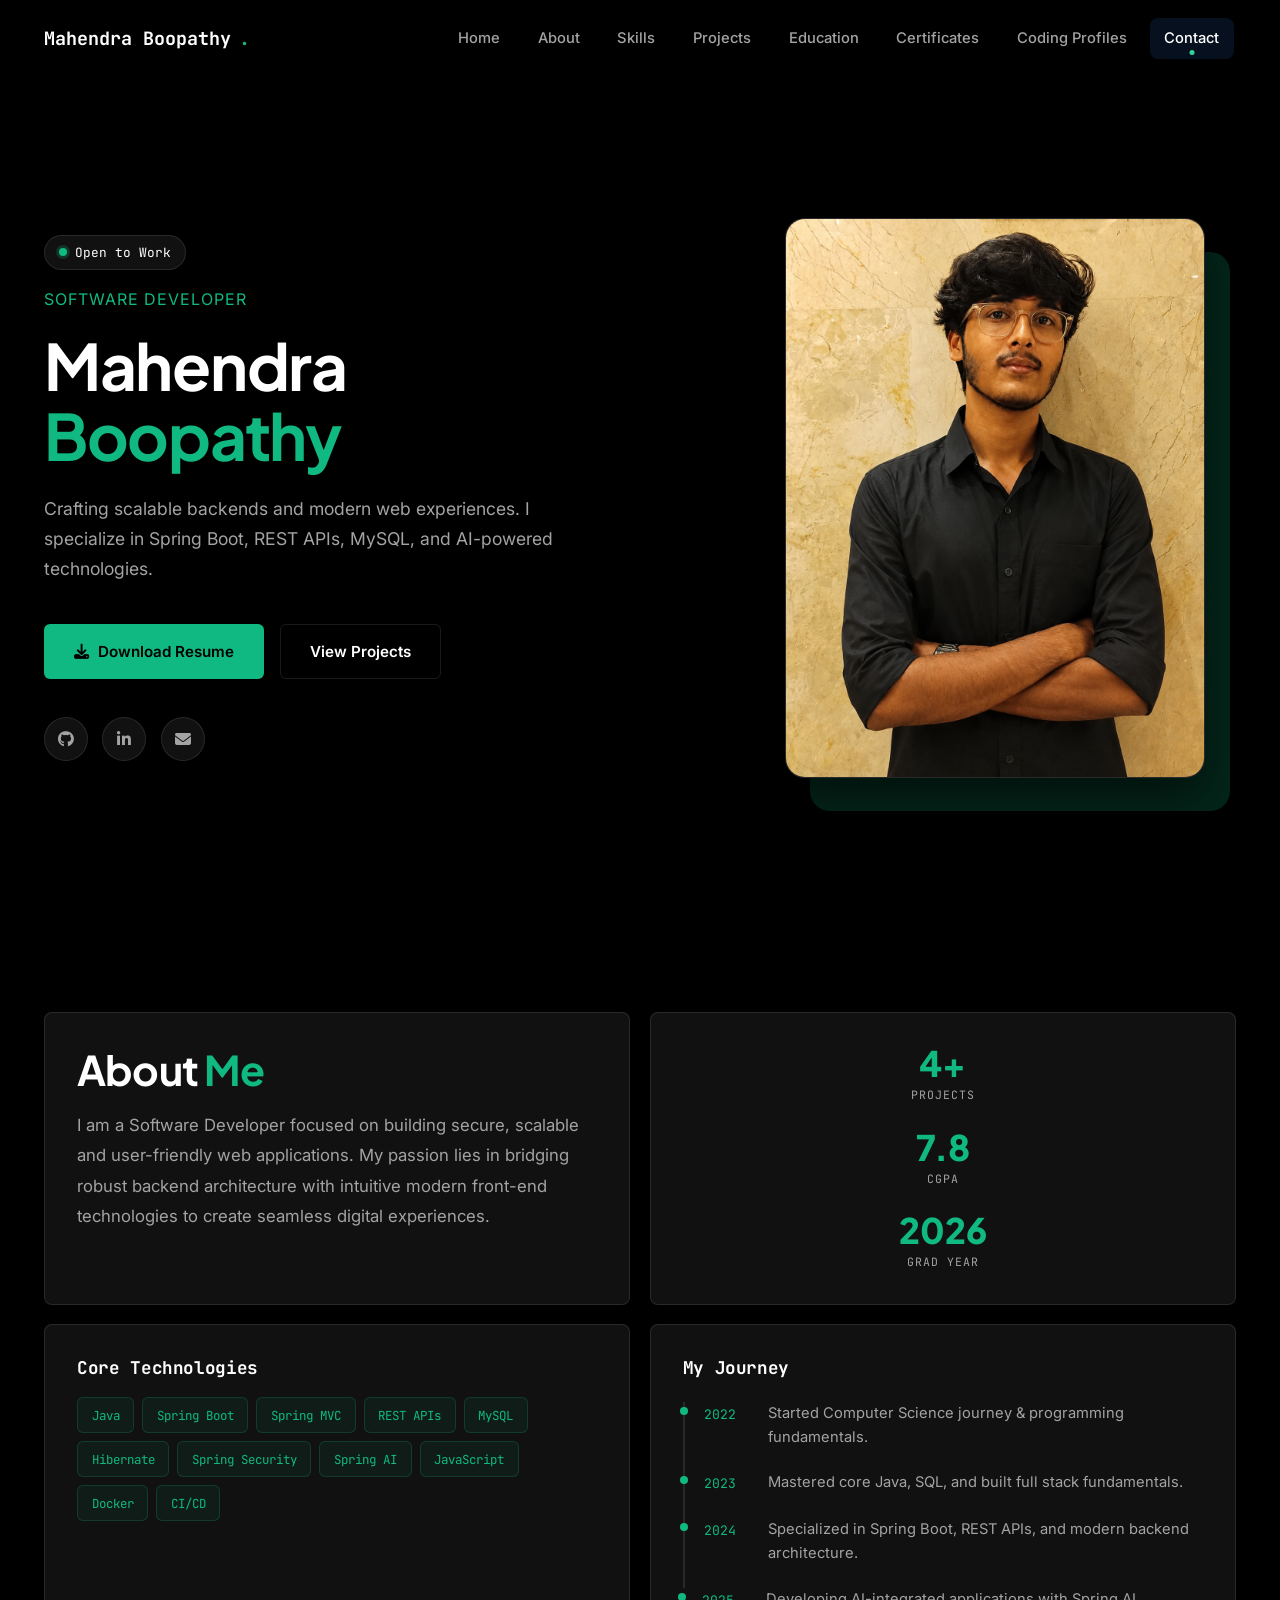
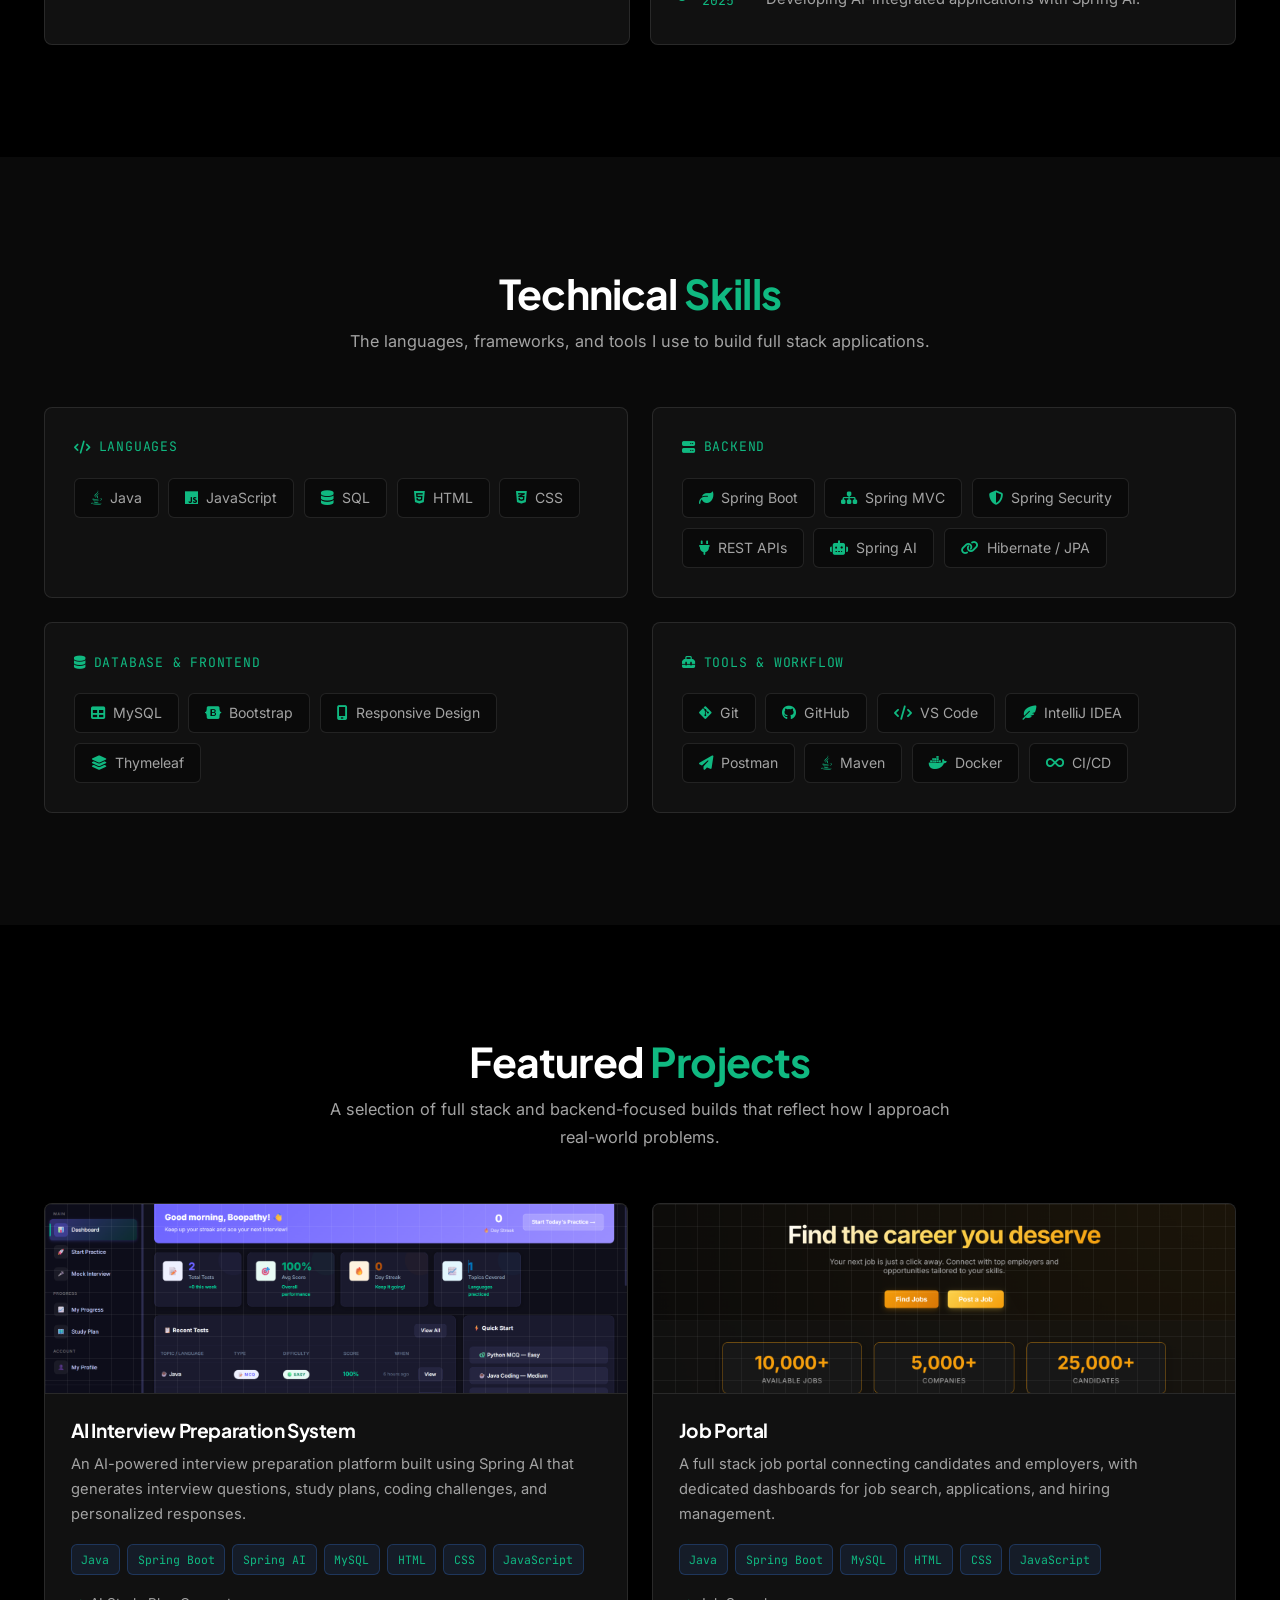
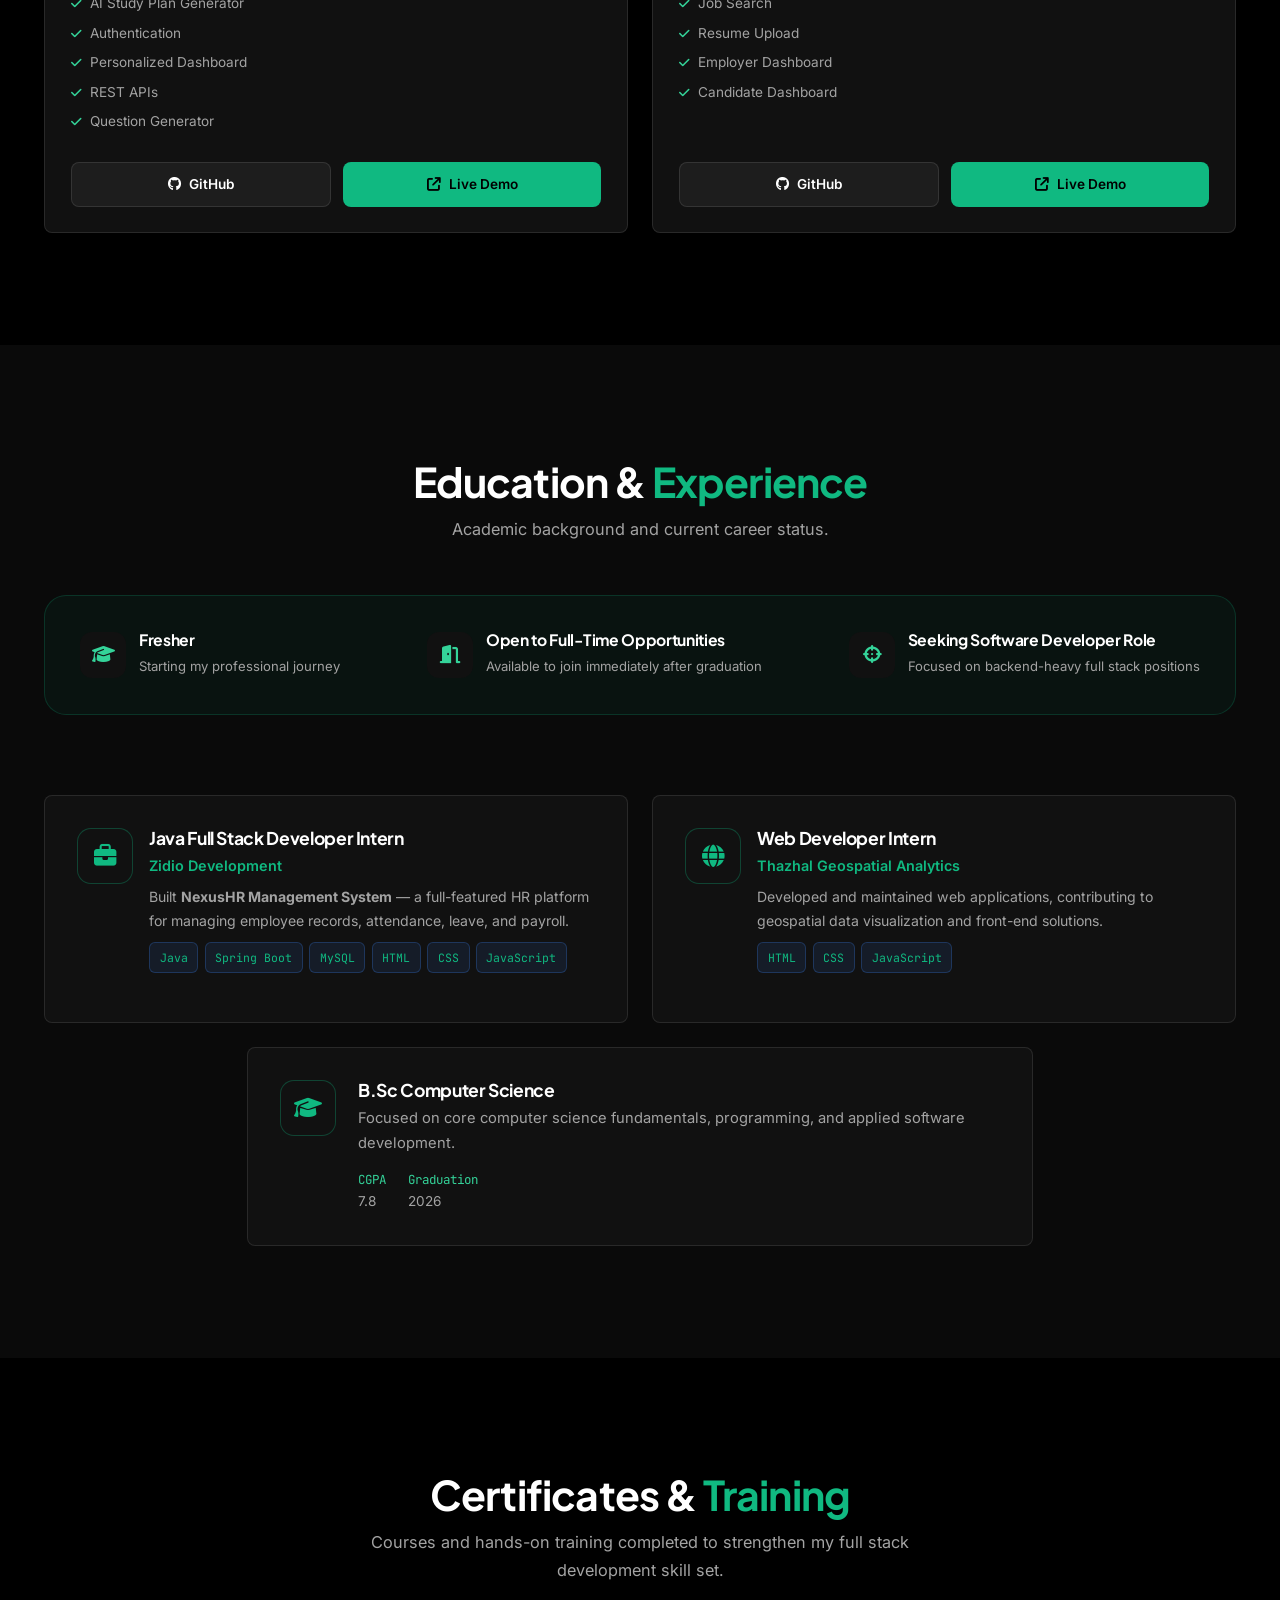
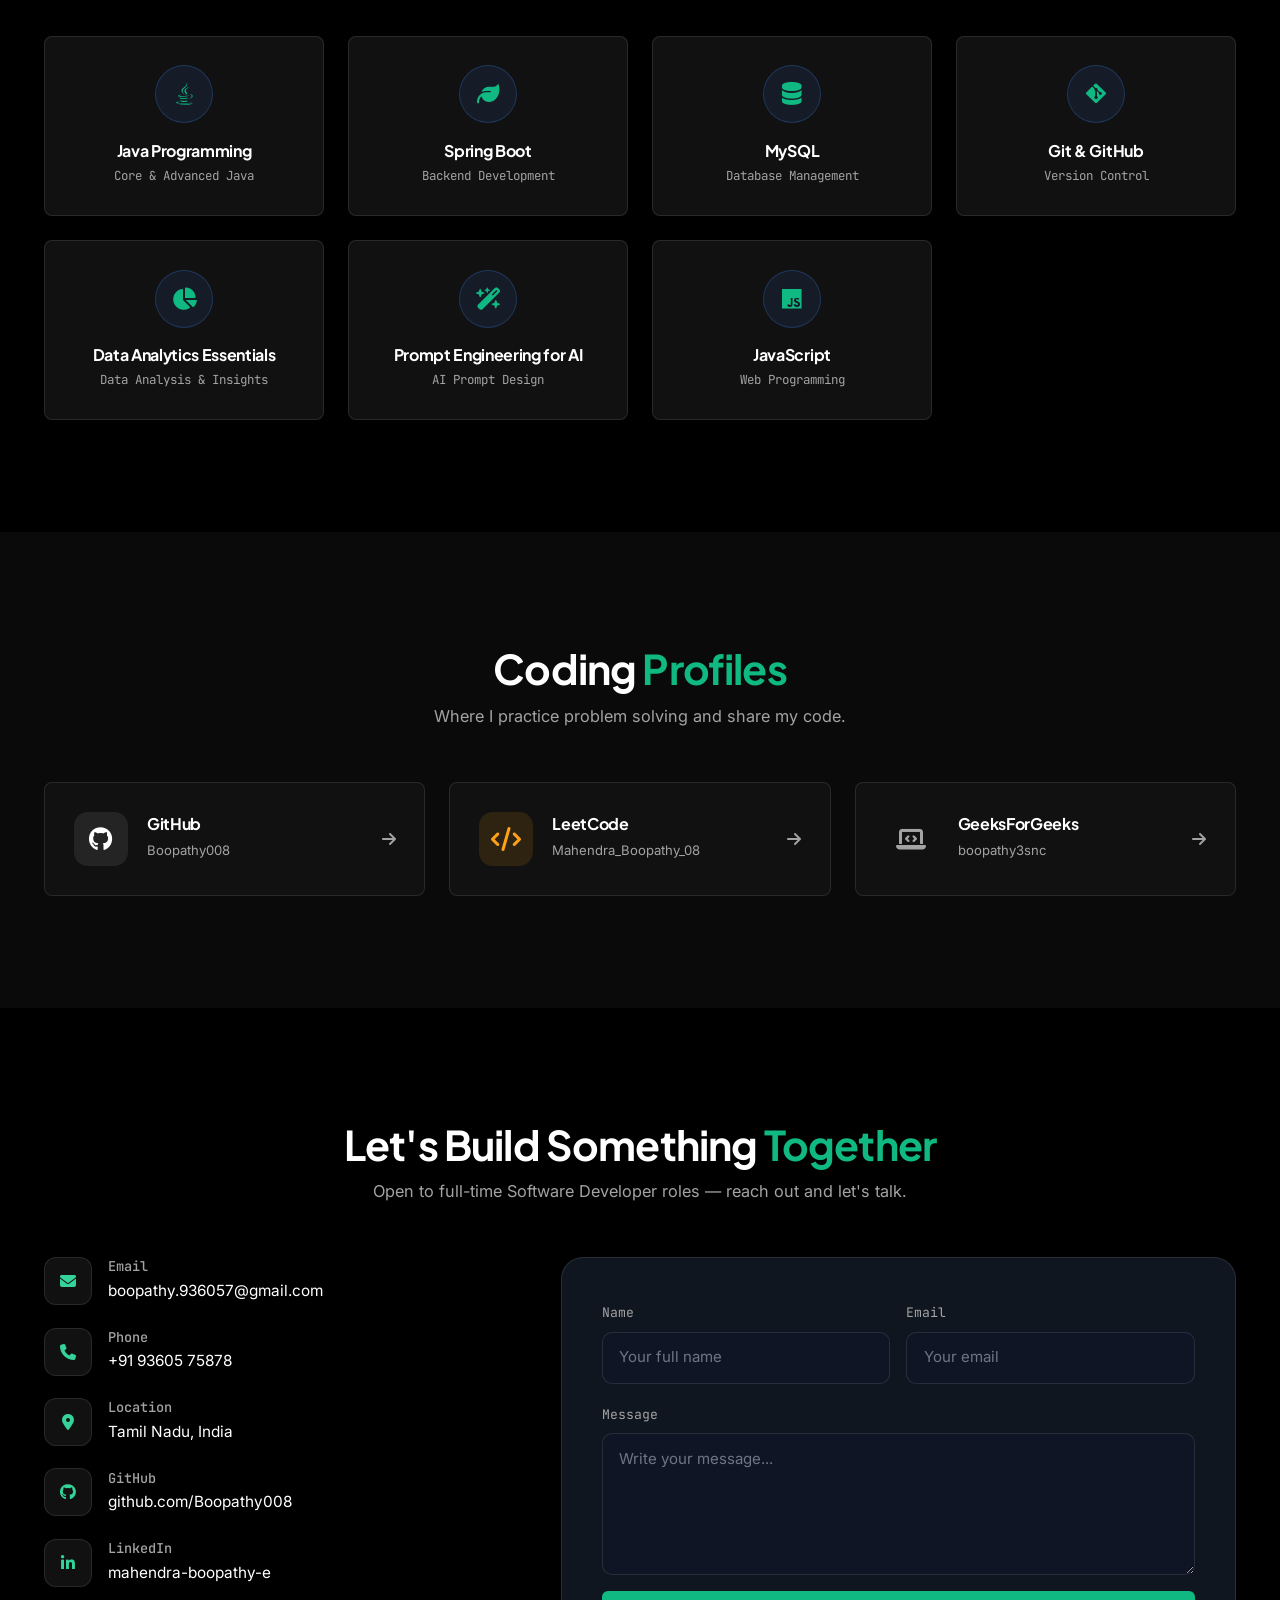
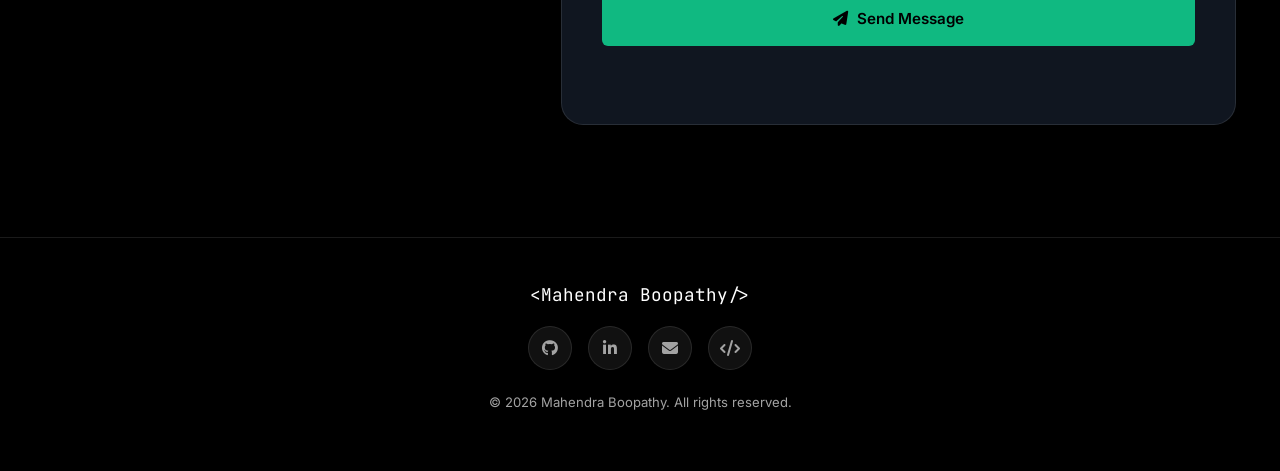
==== commit 8e2b42cb: "Add top gap to education card, add 3 new certificates" ====
--- a/index.html
+++ b/index.html
@@ -446,7 +446,7 @@
 
       </div>
 
-      <div class="row">
+      <div class="row mt-4">
         <div class="col-lg-8 mx-auto" data-aos="fade-up">
           <div class="card-surface edu-card">
             <div class="edu-icon"><i class="fa-solid fa-graduation-cap"></i></div>
@@ -501,6 +501,27 @@
             <div class="cert-icon"><i class="fa-brands fa-git-alt"></i></div>
             <h5>Git &amp; GitHub</h5>
             <span>Version Control</span>
+          </div>
+        </div>
+        <div class="col-6 col-lg-3" data-aos="fade-up" data-aos-delay="400">
+          <div class="card-surface cert-card">
+            <div class="cert-icon"><i class="fa-solid fa-chart-pie"></i></div>
+            <h5>Data Analytics Essentials</h5>
+            <span>Data Analysis & Insights</span>
+          </div>
+        </div>
+        <div class="col-6 col-lg-3" data-aos="fade-up" data-aos-delay="500">
+          <div class="card-surface cert-card">
+            <div class="cert-icon"><i class="fa-solid fa-wand-magic-sparkles"></i></div>
+            <h5>Prompt Engineering for AI</h5>
+            <span>AI Prompt Design</span>
+          </div>
+        </div>
+        <div class="col-6 col-lg-3" data-aos="fade-up" data-aos-delay="600">
+          <div class="card-surface cert-card">
+            <div class="cert-icon"><i class="fa-brands fa-js"></i></div>
+            <h5>JavaScript</h5>
+            <span>Web Programming</span>
           </div>
         </div>
       </div>
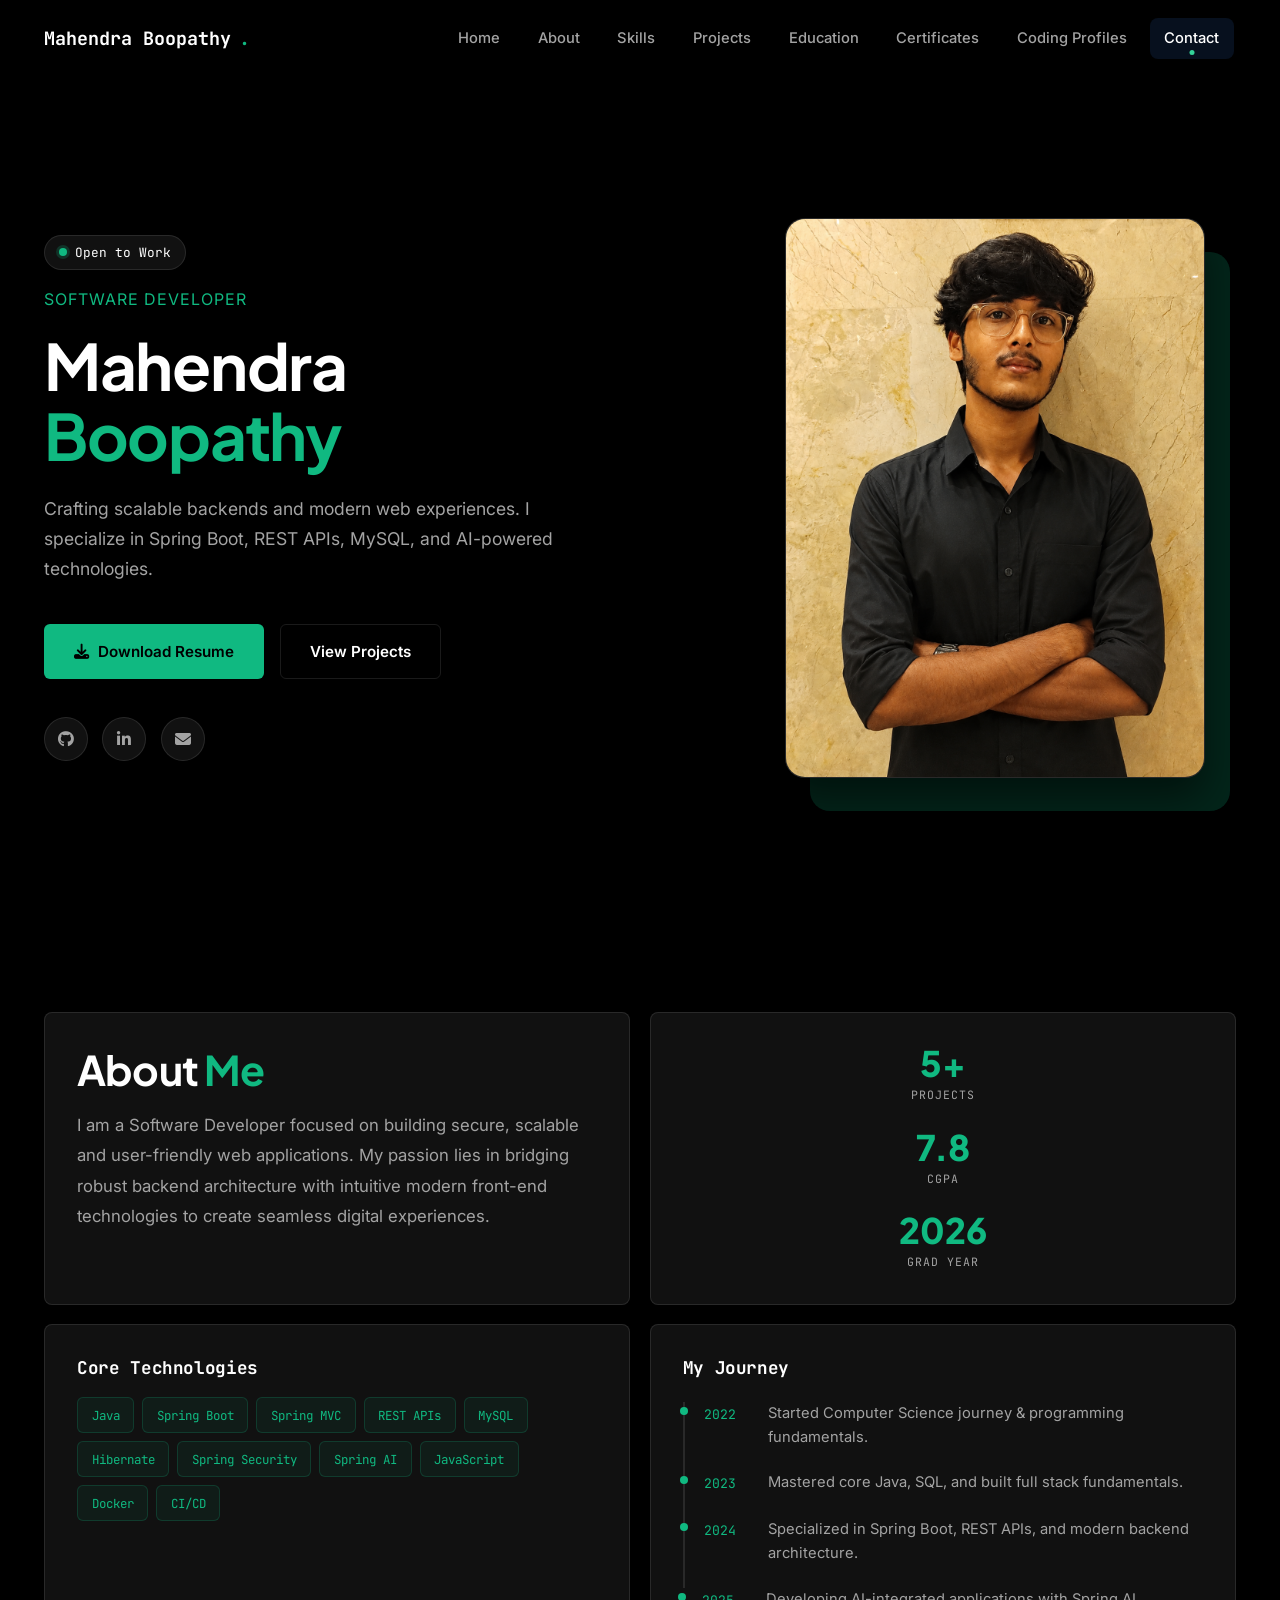
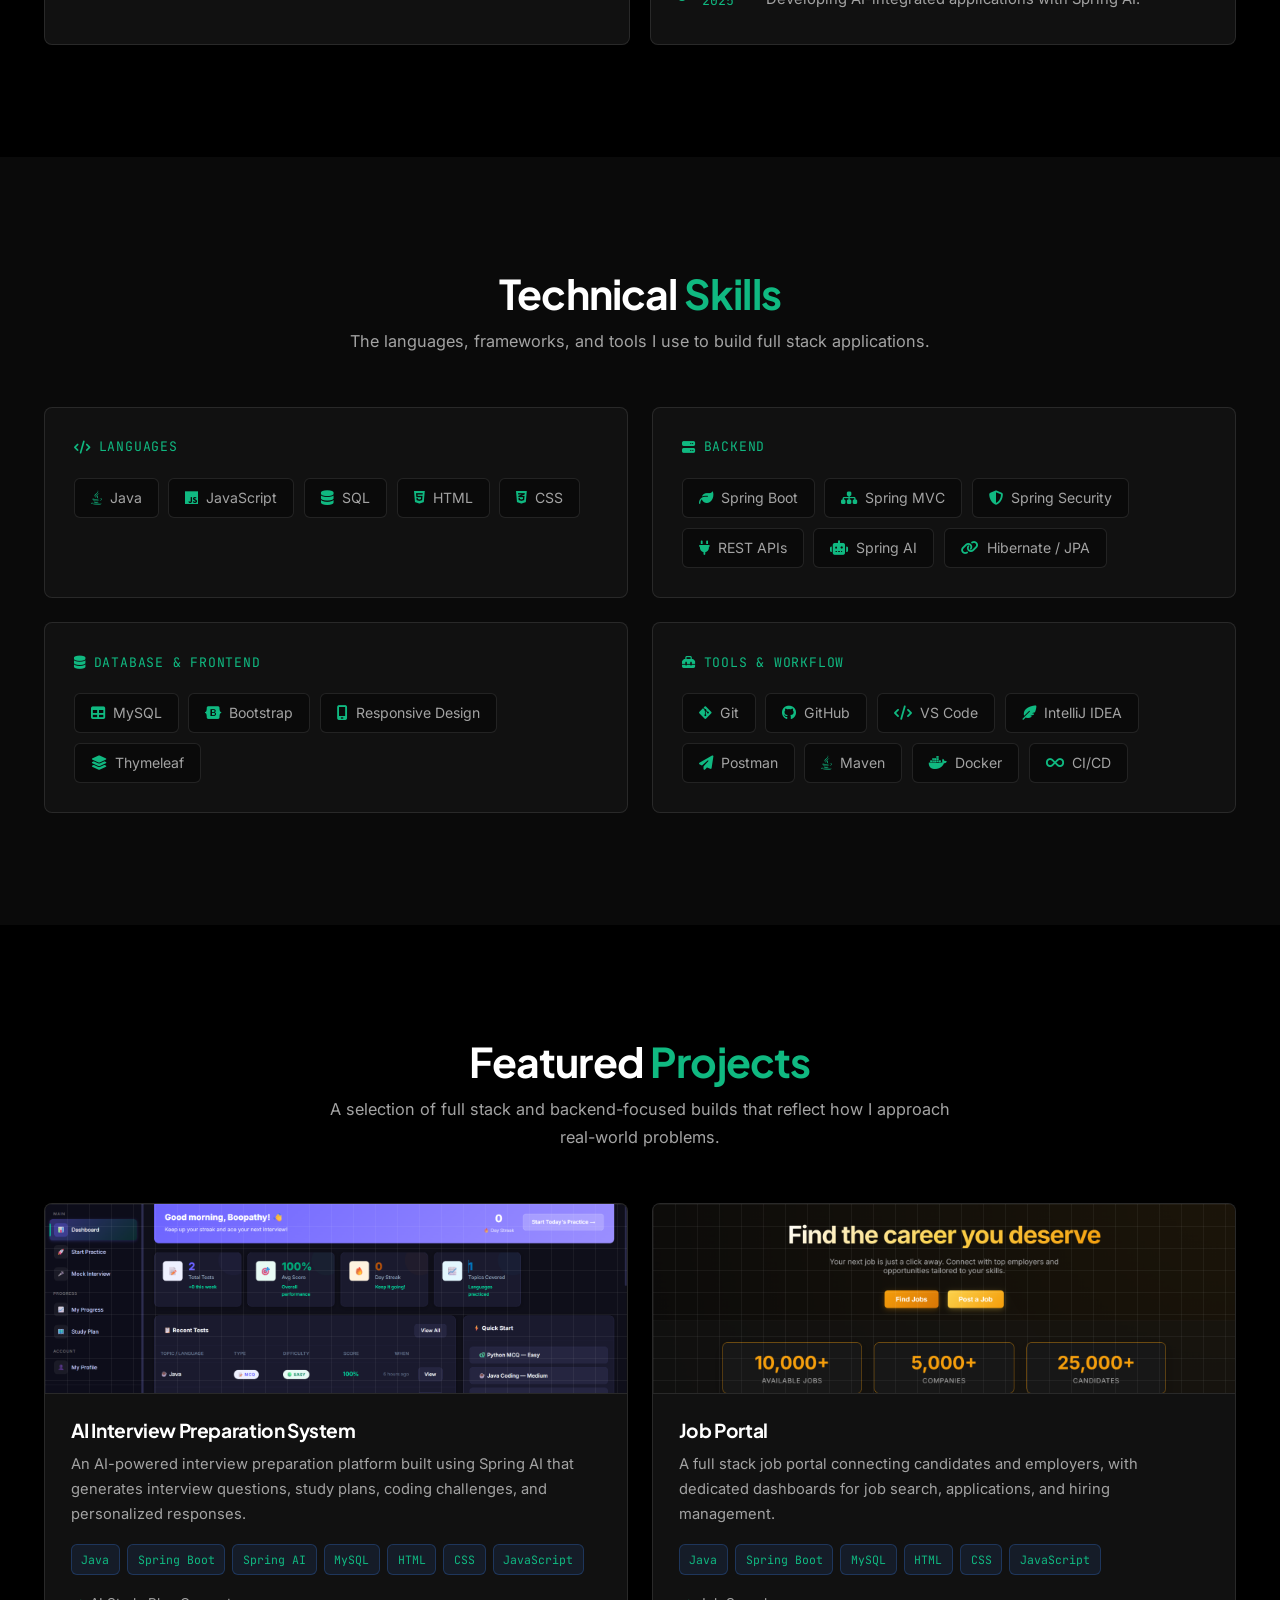
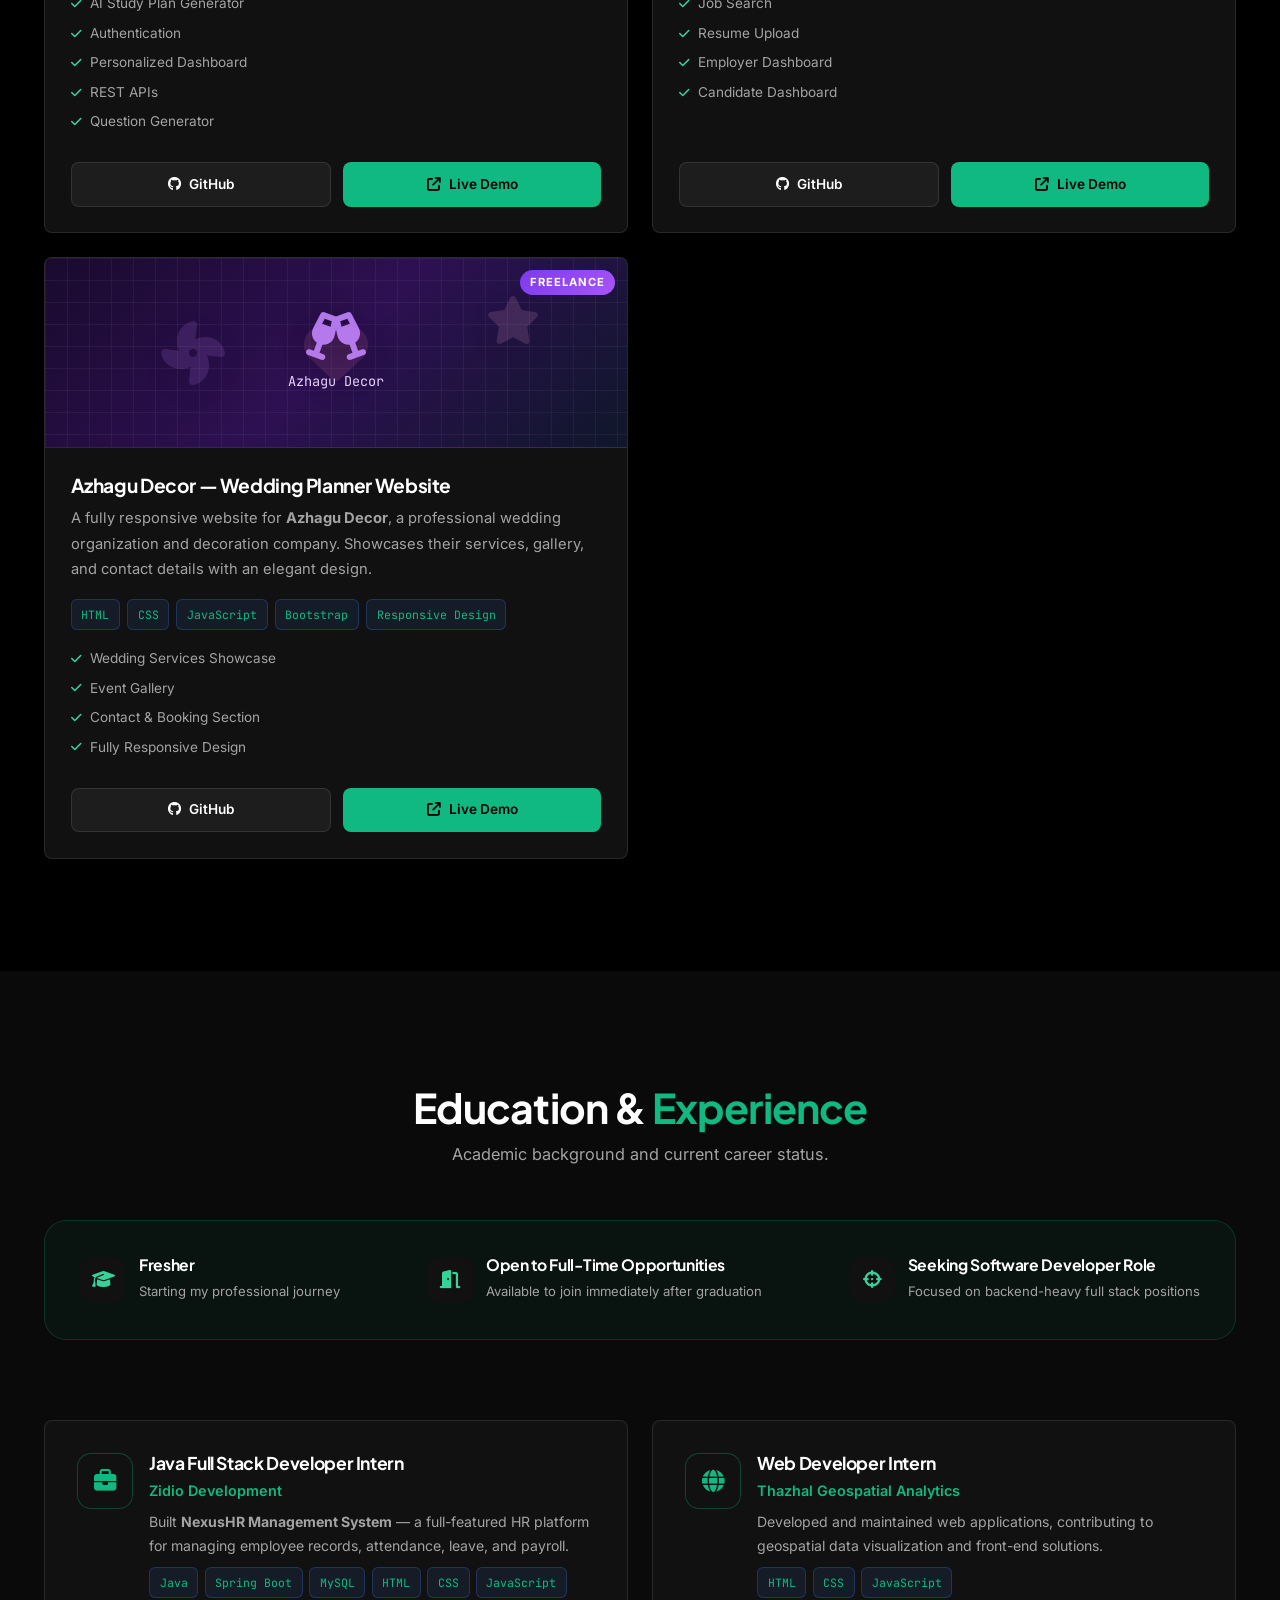
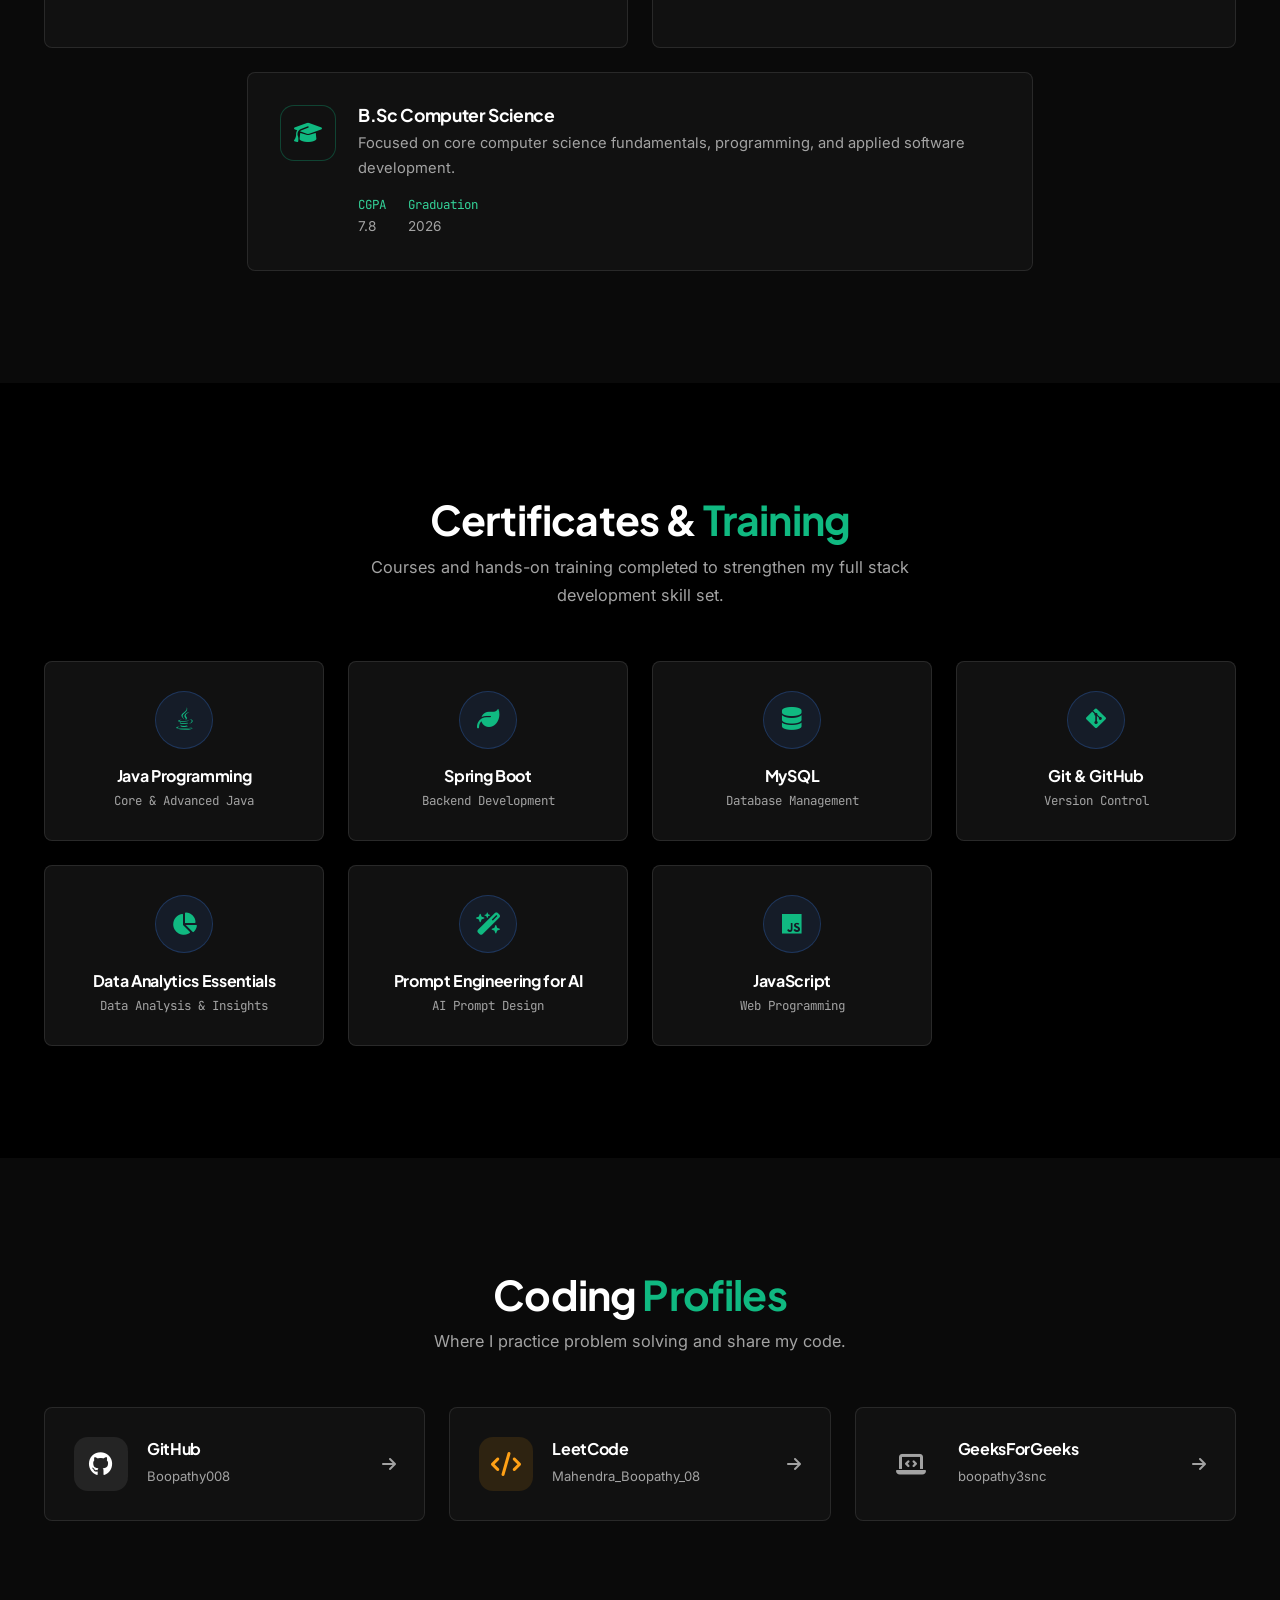
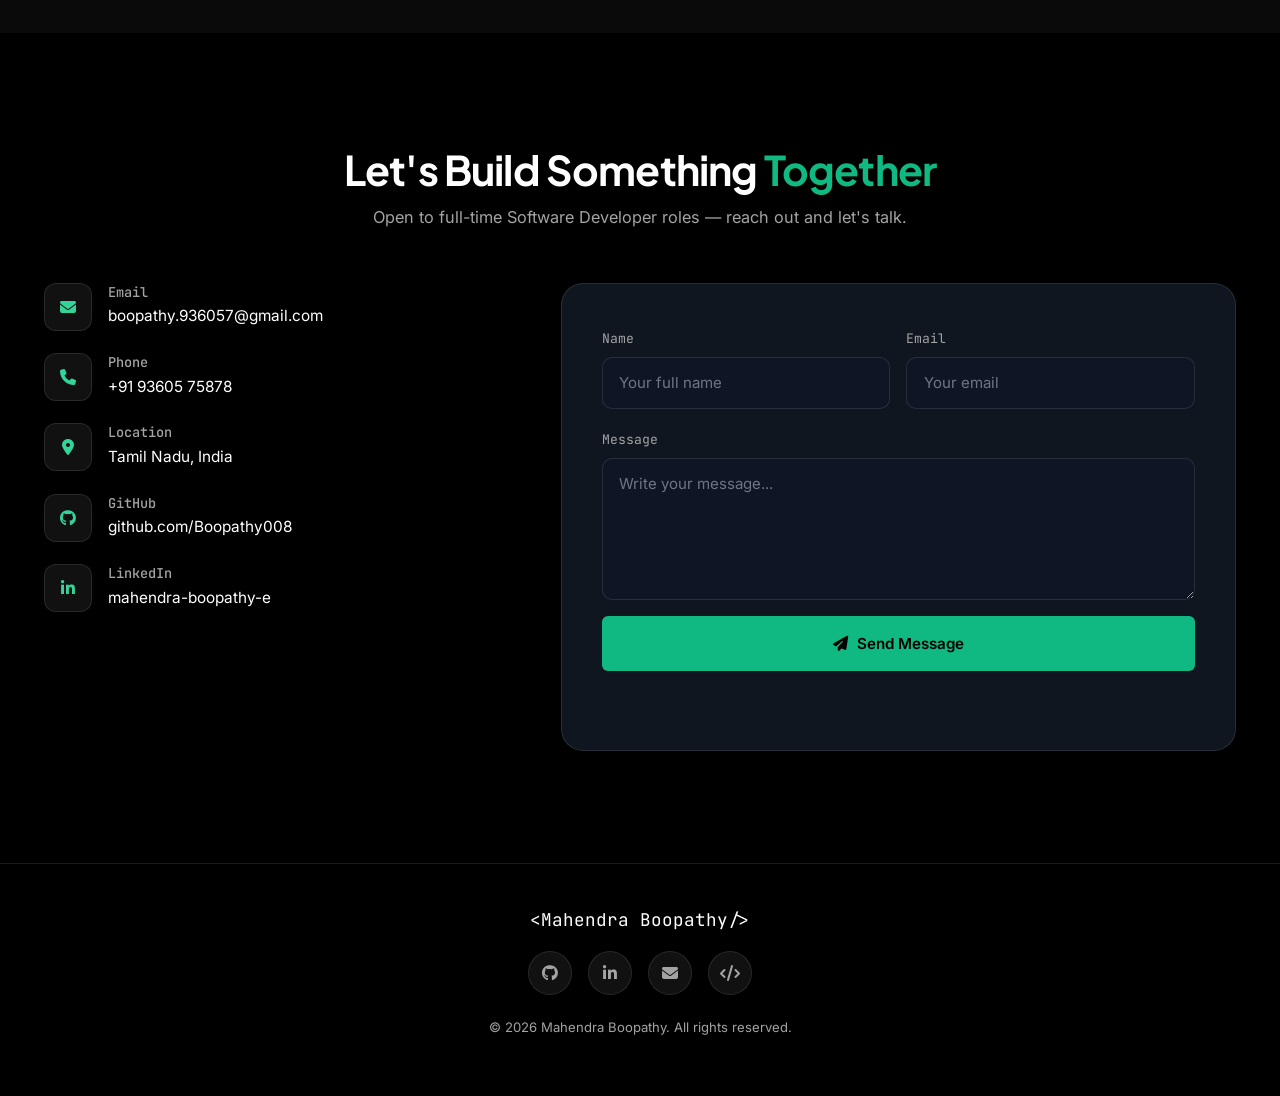
==== commit 9819eb49: "Add Azhagu Decor freelance project, update projects count to 5+" ====
--- a/index.html
+++ b/index.html
@@ -117,7 +117,7 @@
       <!-- Stats Card -->
       <div class="bento-card bento-stats card-surface" data-aos="fade-up" data-aos-delay="100">
         <div class="stat-block">
-          <span class="stat-num text-gradient">4+</span>
+          <span class="stat-num text-gradient">5+</span>
           <span class="stat-label">Projects</span>
         </div>
         <div class="stat-block">
@@ -306,6 +306,43 @@
           </div>
         </div>
 
+        <!-- Freelance Project - Azhagu Decor -->
+        <div class="col-md-6" data-aos="fade-up" data-aos-delay="100">
+          <div class="card-surface project-card">
+            <div class="project-banner" style="background: linear-gradient(135deg, #1a0a2e 0%, #2d1052 50%, #0f172a 100%); display:flex; align-items:center; justify-content:center; min-height:160px; position:relative;">
+              <i class="fa-solid fa-heart" style="font-size:4rem; color:#e879a0; opacity:0.15; position:absolute;"></i>
+              <i class="fa-solid fa-fan" style="font-size:4rem; color:#c084fc; opacity:0.15; position:absolute; left:20%;"></i>
+              <i class="fa-solid fa-star" style="font-size:3rem; color:#f9a8d4; opacity:0.15; position:absolute; right:15%; top:20%;"></i>
+              <div style="text-align:center; z-index:1;">
+                <i class="fa-solid fa-champagne-glasses" style="font-size:3rem; color:#c084fc;"></i>
+                <p style="color:#e9d5ff; font-family:var(--font-mono); font-size:0.85rem; margin:0.5rem 0 0;">Azhagu Decor</p>
+              </div>
+              <span style="position:absolute; top:12px; right:12px; background:linear-gradient(135deg,#7c3aed,#a855f7); color:#fff; font-size:0.7rem; font-weight:700; padding:3px 10px; border-radius:20px; letter-spacing:1px;">FREELANCE</span>
+            </div>
+            <div class="project-body">
+              <h4>Azhagu Decor — Wedding Planner Website</h4>
+              <p class="desc">A fully responsive website for <strong>Azhagu Decor</strong>, a professional wedding organization and decoration company. Showcases their services, gallery, and contact details with an elegant design.</p>
+              <div class="project-stack">
+                <span class="stack-chip">HTML</span>
+                <span class="stack-chip">CSS</span>
+                <span class="stack-chip">JavaScript</span>
+                <span class="stack-chip">Bootstrap</span>
+                <span class="stack-chip">Responsive Design</span>
+              </div>
+              <ul class="project-features">
+                <li><i class="fa-solid fa-check"></i> Wedding Services Showcase</li>
+                <li><i class="fa-solid fa-check"></i> Event Gallery</li>
+                <li><i class="fa-solid fa-check"></i> Contact & Booking Section</li>
+                <li><i class="fa-solid fa-check"></i> Fully Responsive Design</li>
+              </ul>
+              <div class="project-actions">
+                <a href="#" class="pa-github"><i class="fa-brands fa-github"></i> GitHub</a>
+                <a href="#" class="pa-demo"><i class="fa-solid fa-arrow-up-right-from-square"></i> Live Demo</a>
+              </div>
+            </div>
+          </div>
+        </div>
+
         <!-- Project 2 
         <div class="col-md-6" data-aos="fade-up" data-aos-delay="100">
           <div class="card-surface project-card">
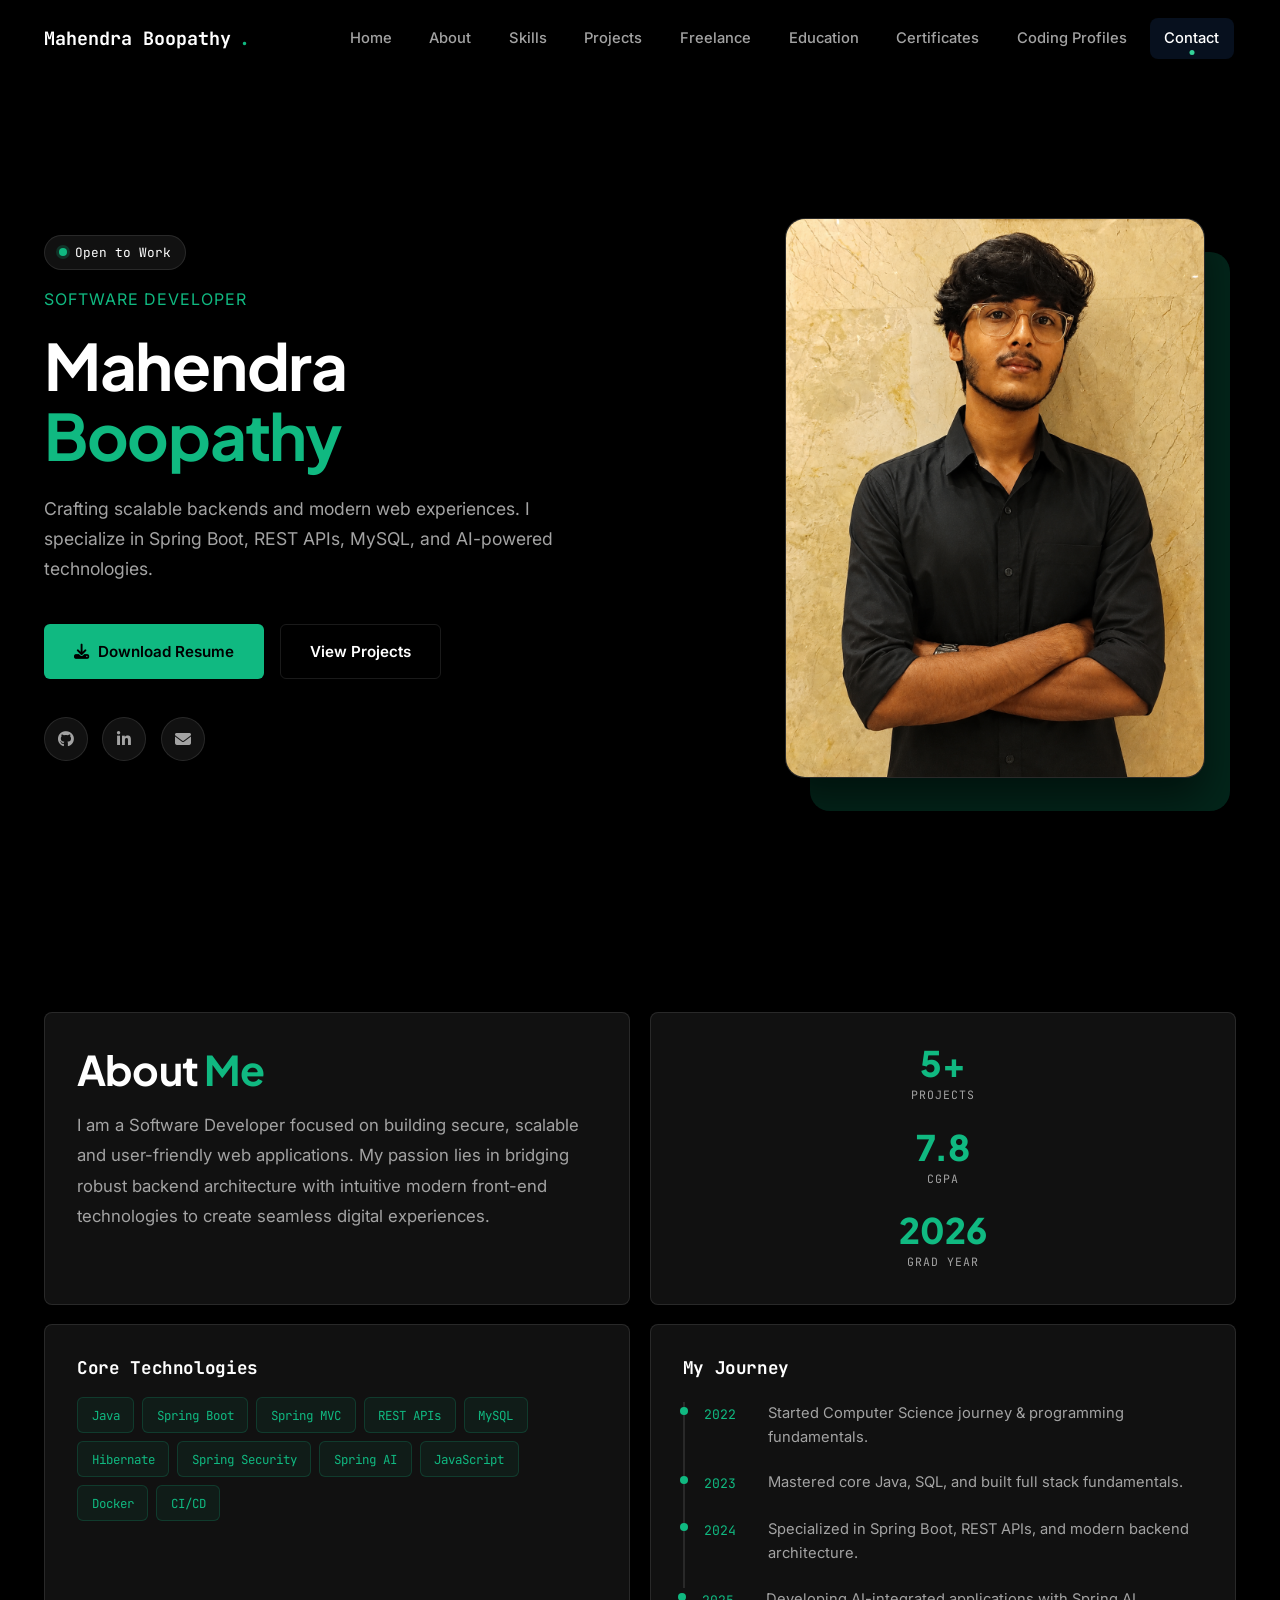
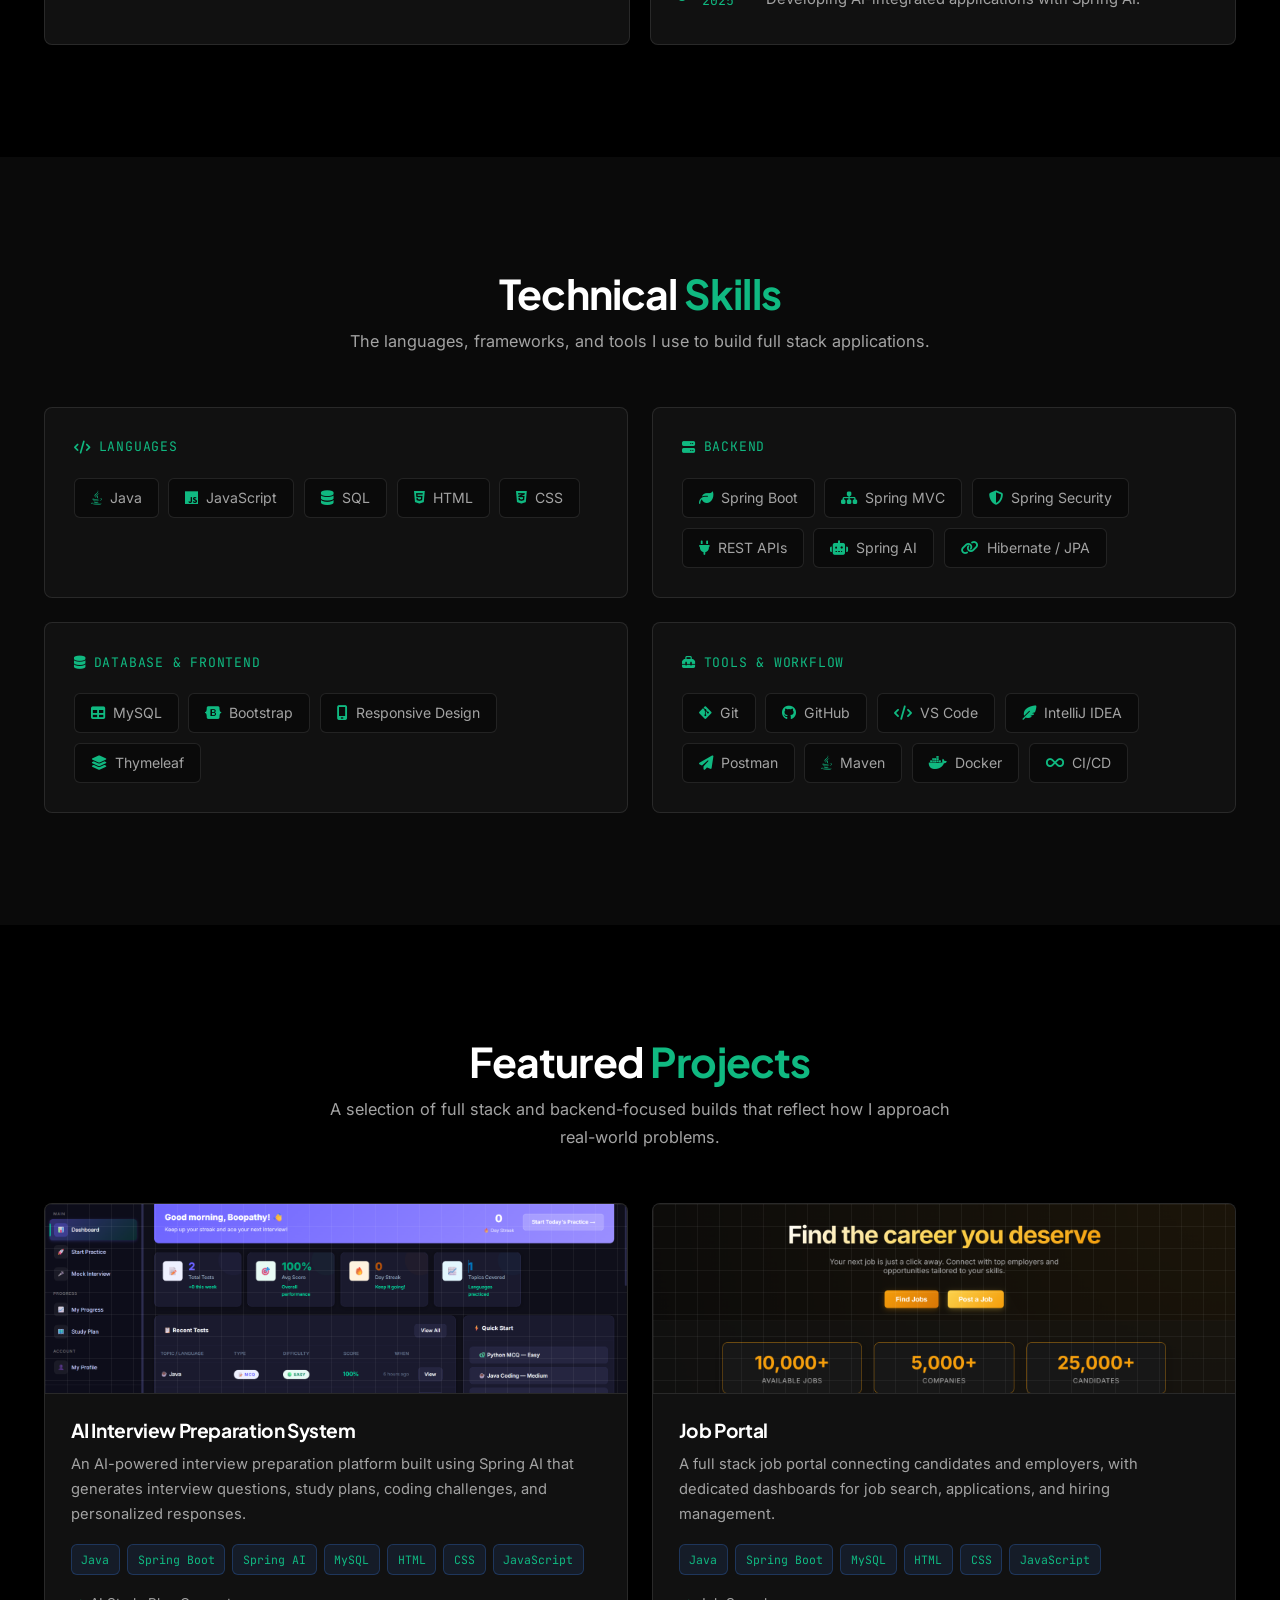
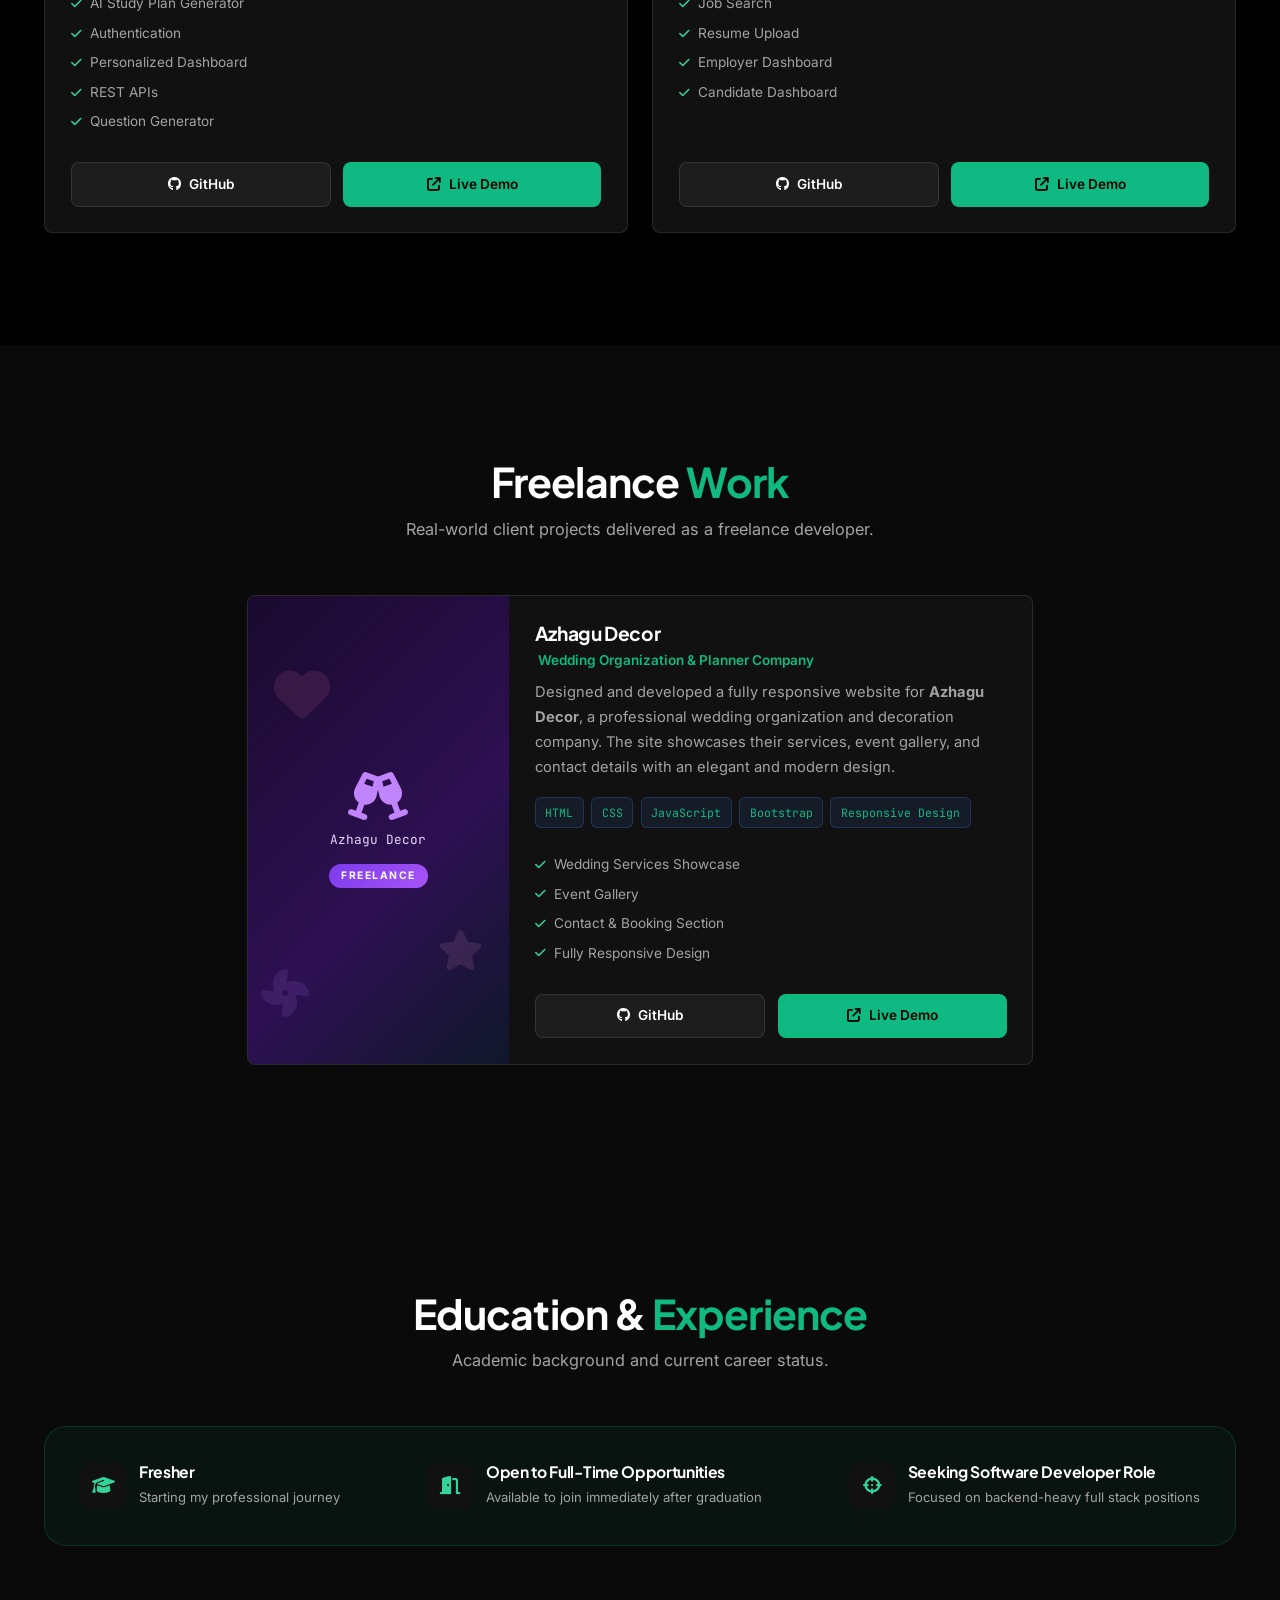
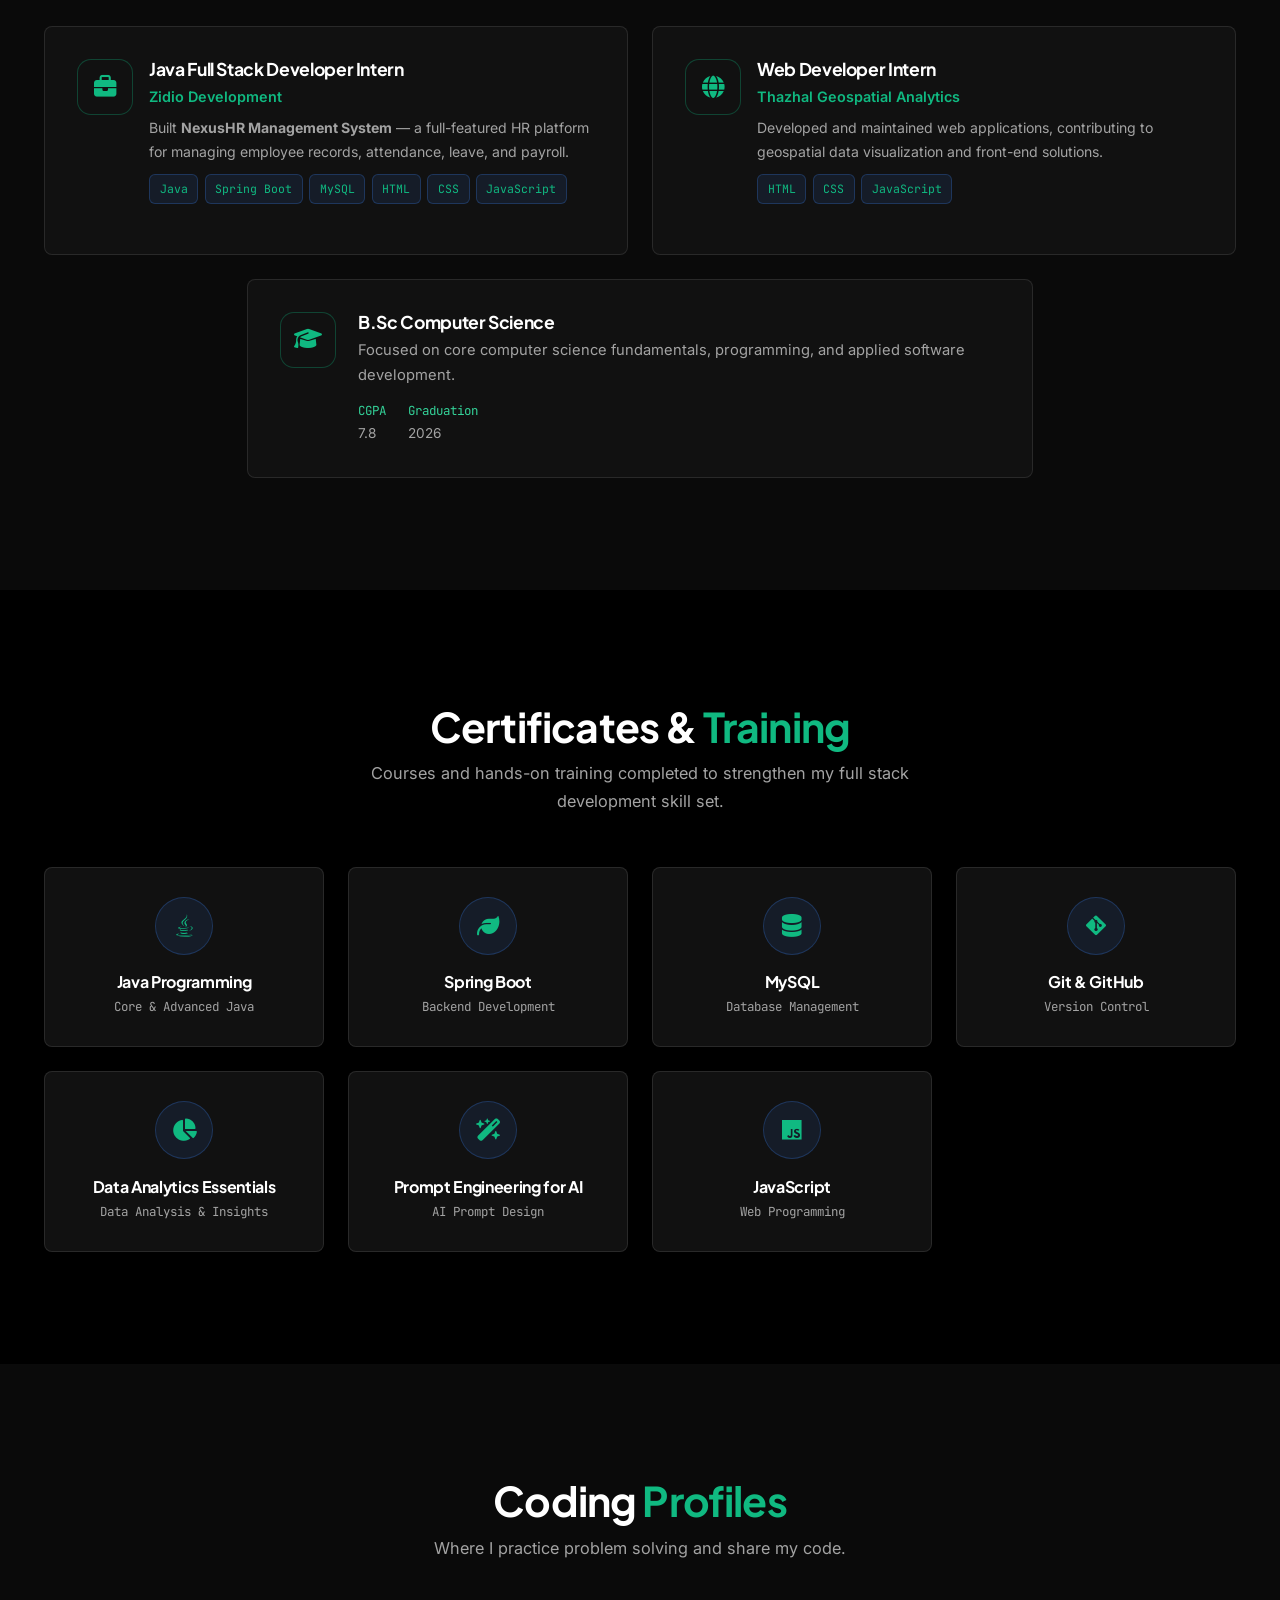
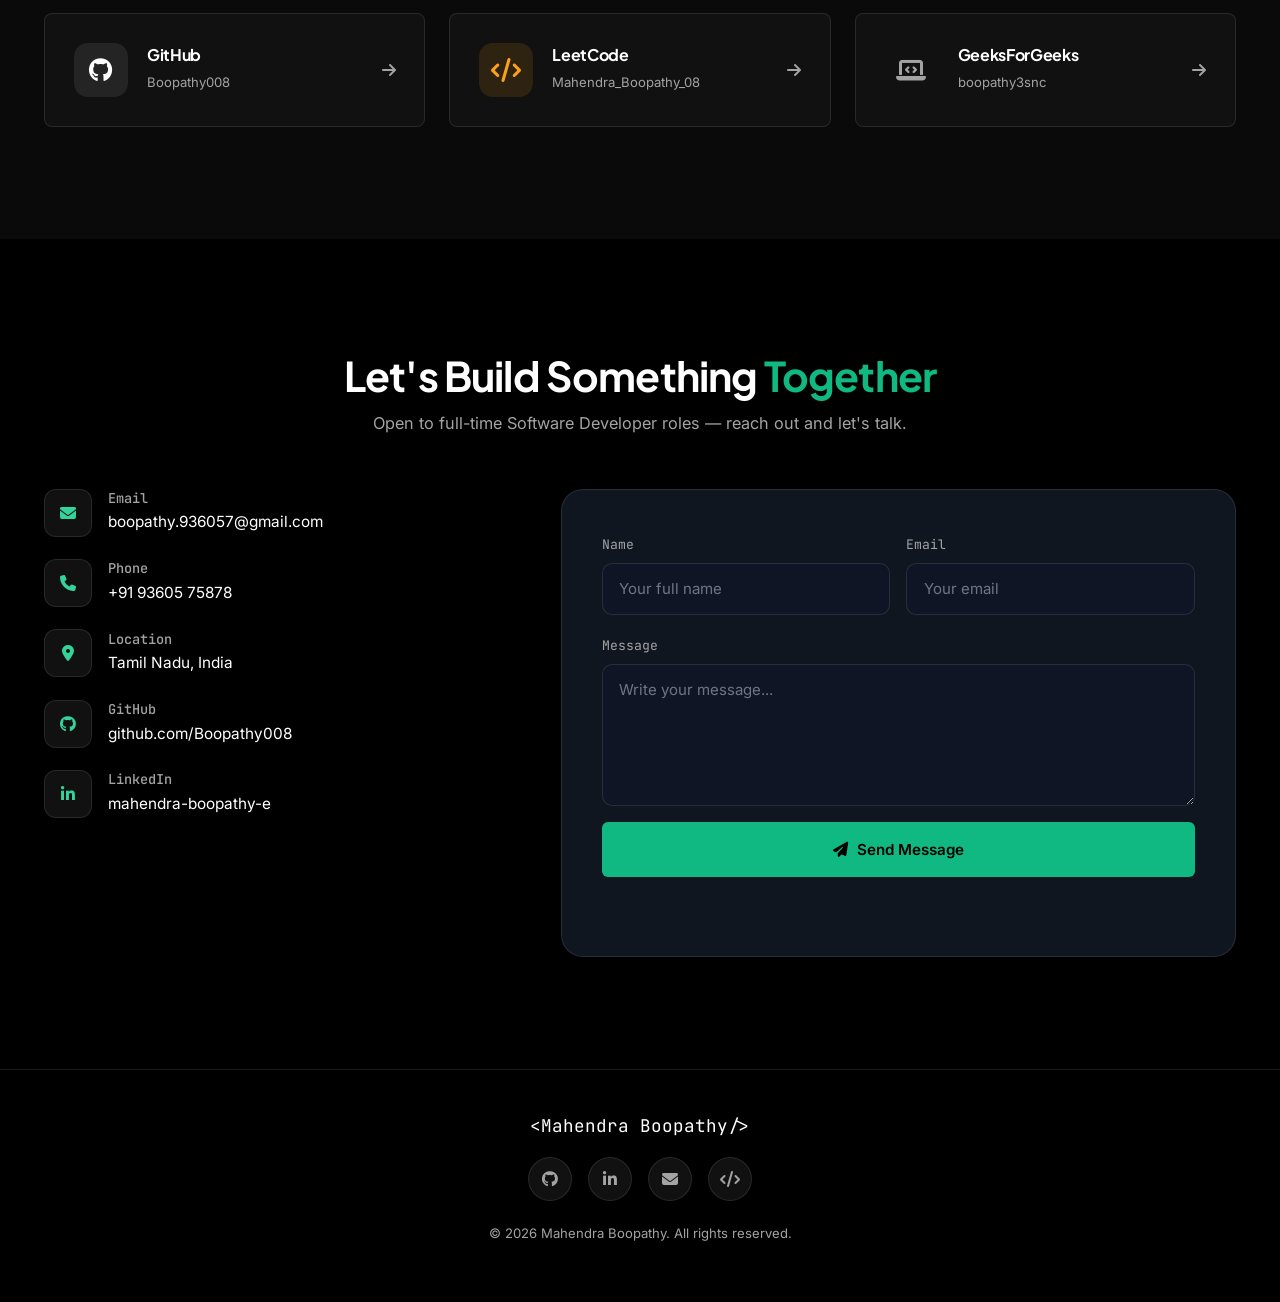
==== commit b11b97aa: "Move Azhagu Decor to separate Freelance section, add Freelance nav link" ====
--- a/index.html
+++ b/index.html
@@ -53,6 +53,7 @@
           <li class="nav-item"><a class="nav-link nav-link-custom" href="#about">About</a></li>
           <li class="nav-item"><a class="nav-link nav-link-custom" href="#skills">Skills</a></li>
           <li class="nav-item"><a class="nav-link nav-link-custom" href="#projects">Projects</a></li>
+          <li class="nav-item"><a class="nav-link nav-link-custom" href="#freelance">Freelance</a></li>
           <li class="nav-item"><a class="nav-link nav-link-custom" href="#education">Education</a></li>
           <li class="nav-item"><a class="nav-link nav-link-custom" href="#certificates">Certificates</a></li>
           <li class="nav-item"><a class="nav-link nav-link-custom" href="#coding-profiles">Coding Profiles</a></li>
@@ -306,43 +307,6 @@
           </div>
         </div>
 
-        <!-- Freelance Project - Azhagu Decor -->
-        <div class="col-md-6" data-aos="fade-up" data-aos-delay="100">
-          <div class="card-surface project-card">
-            <div class="project-banner" style="background: linear-gradient(135deg, #1a0a2e 0%, #2d1052 50%, #0f172a 100%); display:flex; align-items:center; justify-content:center; min-height:160px; position:relative;">
-              <i class="fa-solid fa-heart" style="font-size:4rem; color:#e879a0; opacity:0.15; position:absolute;"></i>
-              <i class="fa-solid fa-fan" style="font-size:4rem; color:#c084fc; opacity:0.15; position:absolute; left:20%;"></i>
-              <i class="fa-solid fa-star" style="font-size:3rem; color:#f9a8d4; opacity:0.15; position:absolute; right:15%; top:20%;"></i>
-              <div style="text-align:center; z-index:1;">
-                <i class="fa-solid fa-champagne-glasses" style="font-size:3rem; color:#c084fc;"></i>
-                <p style="color:#e9d5ff; font-family:var(--font-mono); font-size:0.85rem; margin:0.5rem 0 0;">Azhagu Decor</p>
-              </div>
-              <span style="position:absolute; top:12px; right:12px; background:linear-gradient(135deg,#7c3aed,#a855f7); color:#fff; font-size:0.7rem; font-weight:700; padding:3px 10px; border-radius:20px; letter-spacing:1px;">FREELANCE</span>
-            </div>
-            <div class="project-body">
-              <h4>Azhagu Decor — Wedding Planner Website</h4>
-              <p class="desc">A fully responsive website for <strong>Azhagu Decor</strong>, a professional wedding organization and decoration company. Showcases their services, gallery, and contact details with an elegant design.</p>
-              <div class="project-stack">
-                <span class="stack-chip">HTML</span>
-                <span class="stack-chip">CSS</span>
-                <span class="stack-chip">JavaScript</span>
-                <span class="stack-chip">Bootstrap</span>
-                <span class="stack-chip">Responsive Design</span>
-              </div>
-              <ul class="project-features">
-                <li><i class="fa-solid fa-check"></i> Wedding Services Showcase</li>
-                <li><i class="fa-solid fa-check"></i> Event Gallery</li>
-                <li><i class="fa-solid fa-check"></i> Contact & Booking Section</li>
-                <li><i class="fa-solid fa-check"></i> Fully Responsive Design</li>
-              </ul>
-              <div class="project-actions">
-                <a href="#" class="pa-github"><i class="fa-brands fa-github"></i> GitHub</a>
-                <a href="#" class="pa-demo"><i class="fa-solid fa-arrow-up-right-from-square"></i> Live Demo</a>
-              </div>
-            </div>
-          </div>
-        </div>
-
         <!-- Project 2 
         <div class="col-md-6" data-aos="fade-up" data-aos-delay="100">
           <div class="card-surface project-card">
@@ -400,6 +364,71 @@
             </div>
           </div>
         </div> -->
+      </div>
+    </div>
+  </section>
+
+  <!-- ===================== Freelance ===================== -->
+  <section class="section" id="freelance" style="background: var(--bg-soft);">
+    <div class="container-xl section-inner">
+      <div class="text-center mx-auto mb-5" data-aos="fade-up" style="max-width:640px;">
+        <h2 class="section-title">Freelance <span class="text-gradient">Work</span></h2>
+        <p class="section-subtitle mx-auto">Real-world client projects delivered as a freelance developer.</p>
+      </div>
+
+      <div class="row g-4 justify-content-center">
+
+        <!-- Azhagu Decor -->
+        <div class="col-lg-8" data-aos="fade-up">
+          <div class="card-surface project-card">
+            <div class="row g-0">
+
+              <!-- Banner -->
+              <div class="col-md-4">
+                <div style="background: linear-gradient(135deg, #1a0a2e 0%, #2d1052 60%, #0f172a 100%); display:flex; flex-direction:column; align-items:center; justify-content:center; height:100%; min-height:220px; padding:2rem; position:relative; border-radius: var(--radius) 0 0 var(--radius);">
+                  <i class="fa-solid fa-heart"      style="font-size:3.5rem; color:#e879a0; opacity:0.12; position:absolute; top:15%; left:10%;"></i>
+                  <i class="fa-solid fa-star"       style="font-size:2.5rem; color:#f9a8d4; opacity:0.12; position:absolute; bottom:20%; right:10%;"></i>
+                  <i class="fa-solid fa-fan"        style="font-size:3rem;   color:#c084fc; opacity:0.12; position:absolute; bottom:10%; left:5%;"></i>
+                  <i class="fa-solid fa-champagne-glasses" style="font-size:3rem; color:#c084fc; z-index:1;"></i>
+                  <p style="color:#e9d5ff; font-family:var(--font-mono); font-size:0.8rem; margin:0.6rem 0 0; z-index:1; text-align:center;">Azhagu Decor</p>
+                  <span style="margin-top:0.8rem; background:linear-gradient(135deg,#7c3aed,#a855f7); color:#fff; font-size:0.65rem; font-weight:700; padding:3px 12px; border-radius:20px; letter-spacing:1.5px; z-index:1;">FREELANCE</span>
+                </div>
+              </div>
+
+              <!-- Content -->
+              <div class="col-md-8">
+                <div class="project-body">
+                  <div class="d-flex align-items-center gap-2 mb-1">
+                    <h4 style="margin:0;">Azhagu Decor</h4>
+                  </div>
+                  <p style="color:var(--primary); font-size:0.85rem; font-weight:600; margin-bottom:0.5rem;">
+                    <i class="fa-solid fa-rings-wedding"></i> Wedding Organization &amp; Planner Company
+                  </p>
+                  <p class="desc">Designed and developed a fully responsive website for <strong>Azhagu Decor</strong>, a professional wedding organization and decoration company. The site showcases their services, event gallery, and contact details with an elegant and modern design.</p>
+                  <div class="project-stack">
+                    <span class="stack-chip">HTML</span>
+                    <span class="stack-chip">CSS</span>
+                    <span class="stack-chip">JavaScript</span>
+                    <span class="stack-chip">Bootstrap</span>
+                    <span class="stack-chip">Responsive Design</span>
+                  </div>
+                  <ul class="project-features mt-2">
+                    <li><i class="fa-solid fa-check"></i> Wedding Services Showcase</li>
+                    <li><i class="fa-solid fa-check"></i> Event Gallery</li>
+                    <li><i class="fa-solid fa-check"></i> Contact &amp; Booking Section</li>
+                    <li><i class="fa-solid fa-check"></i> Fully Responsive Design</li>
+                  </ul>
+                  <div class="project-actions">
+                    <a href="#" class="pa-github"><i class="fa-brands fa-github"></i> GitHub</a>
+                    <a href="#" class="pa-demo"><i class="fa-solid fa-arrow-up-right-from-square"></i> Live Demo</a>
+                  </div>
+                </div>
+              </div>
+
+            </div>
+          </div>
+        </div>
+
       </div>
     </div>
   </section>
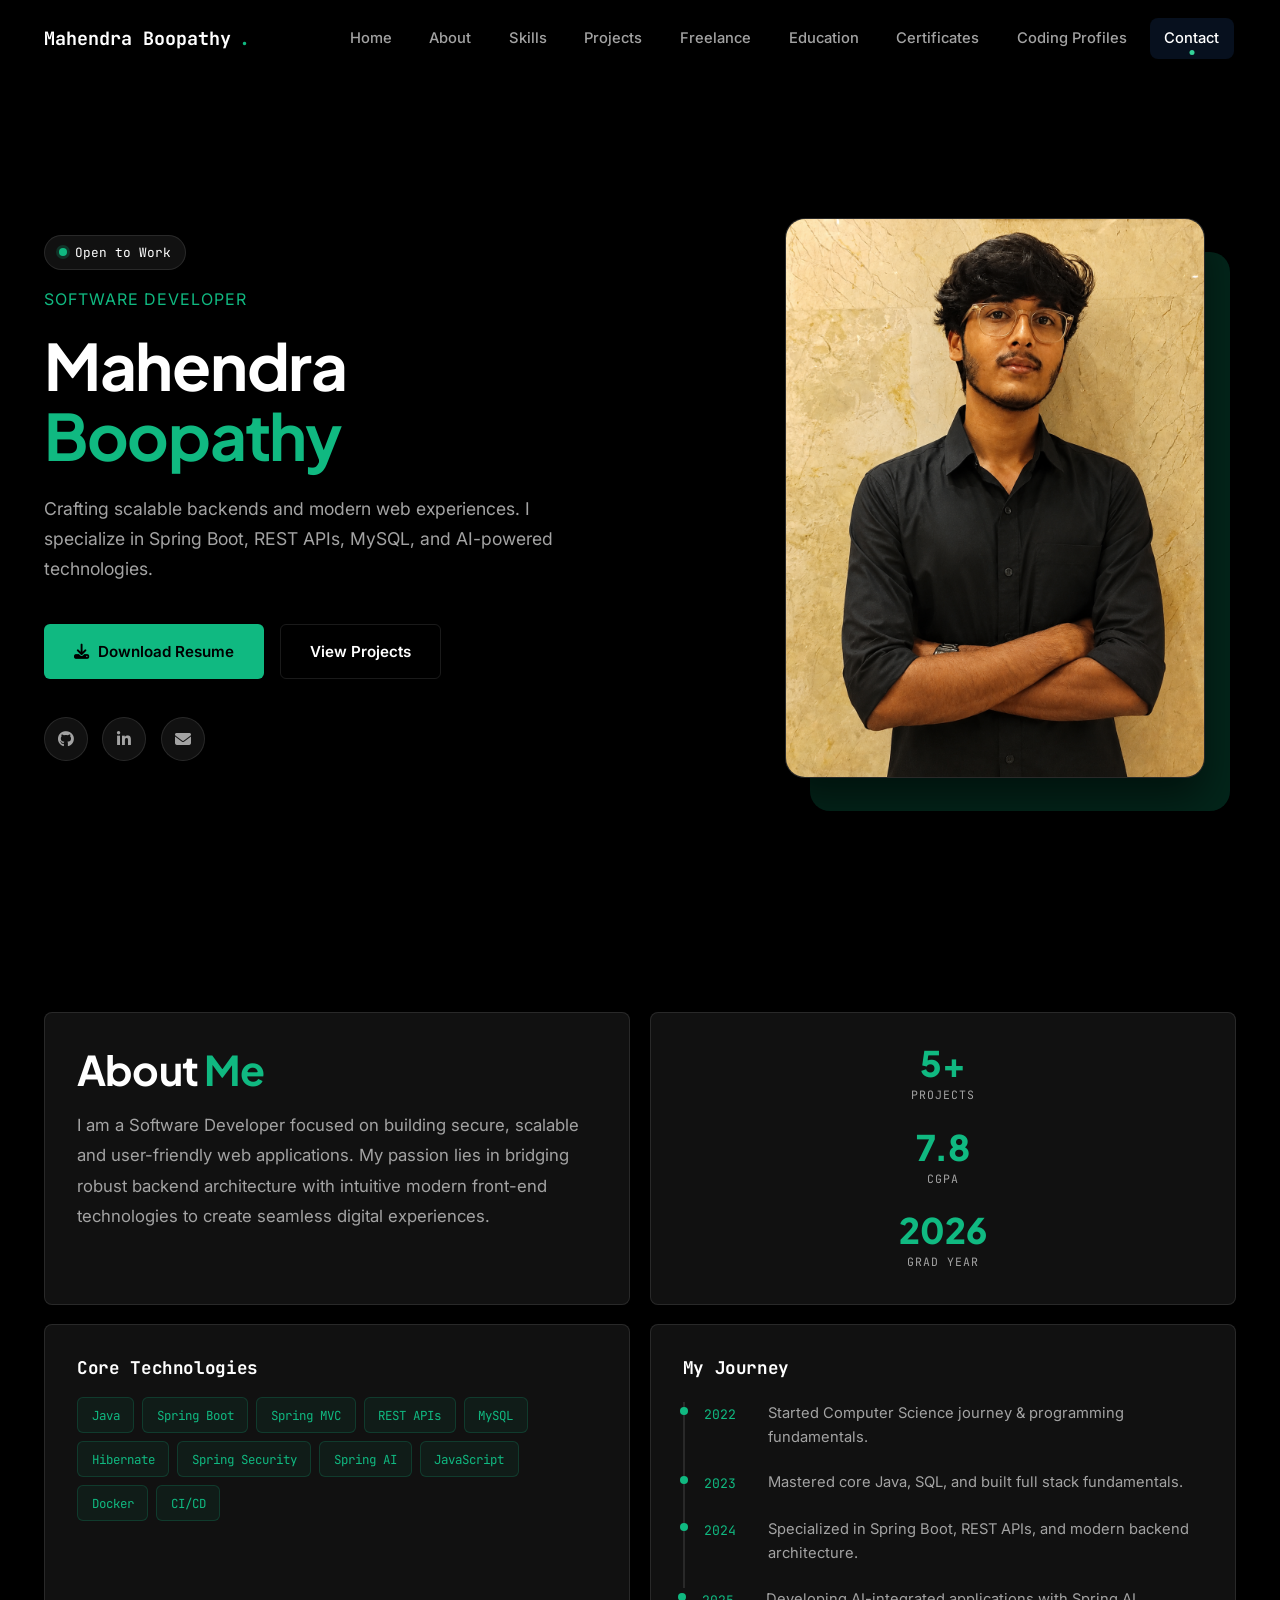
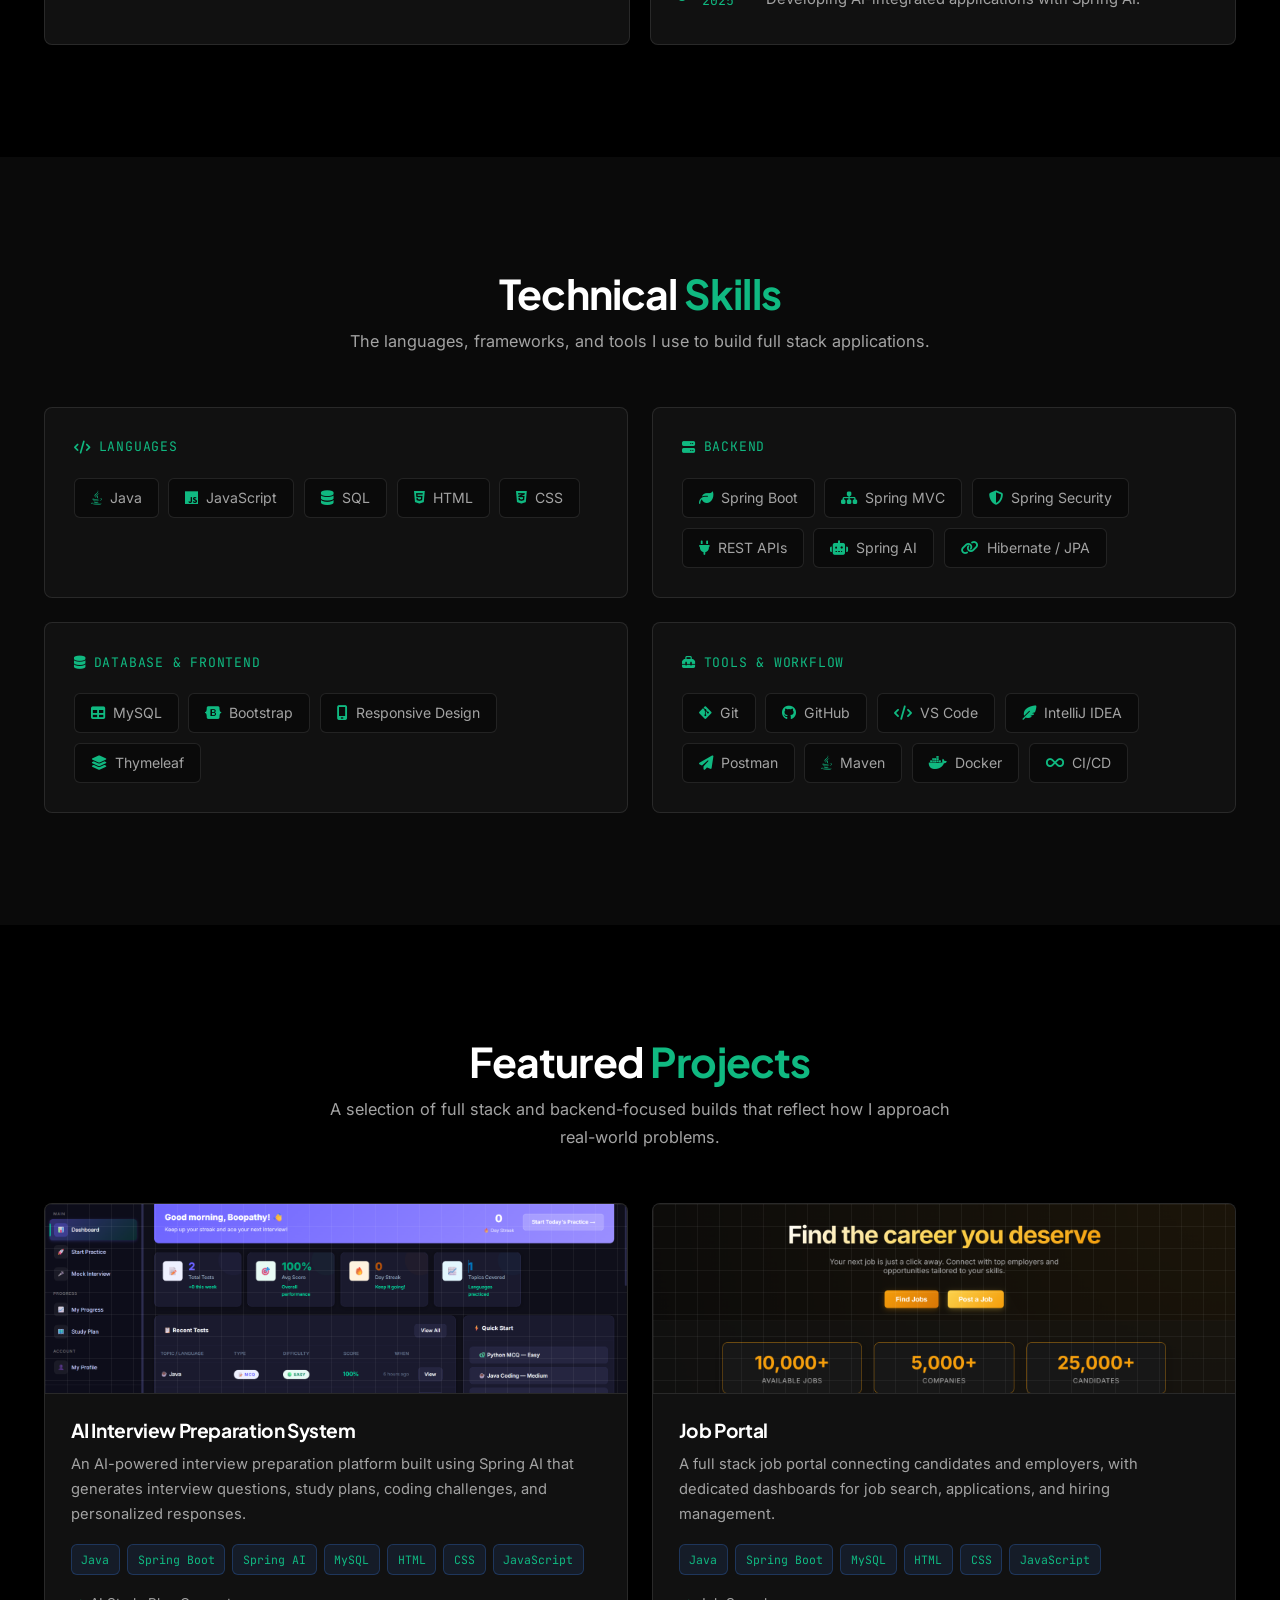
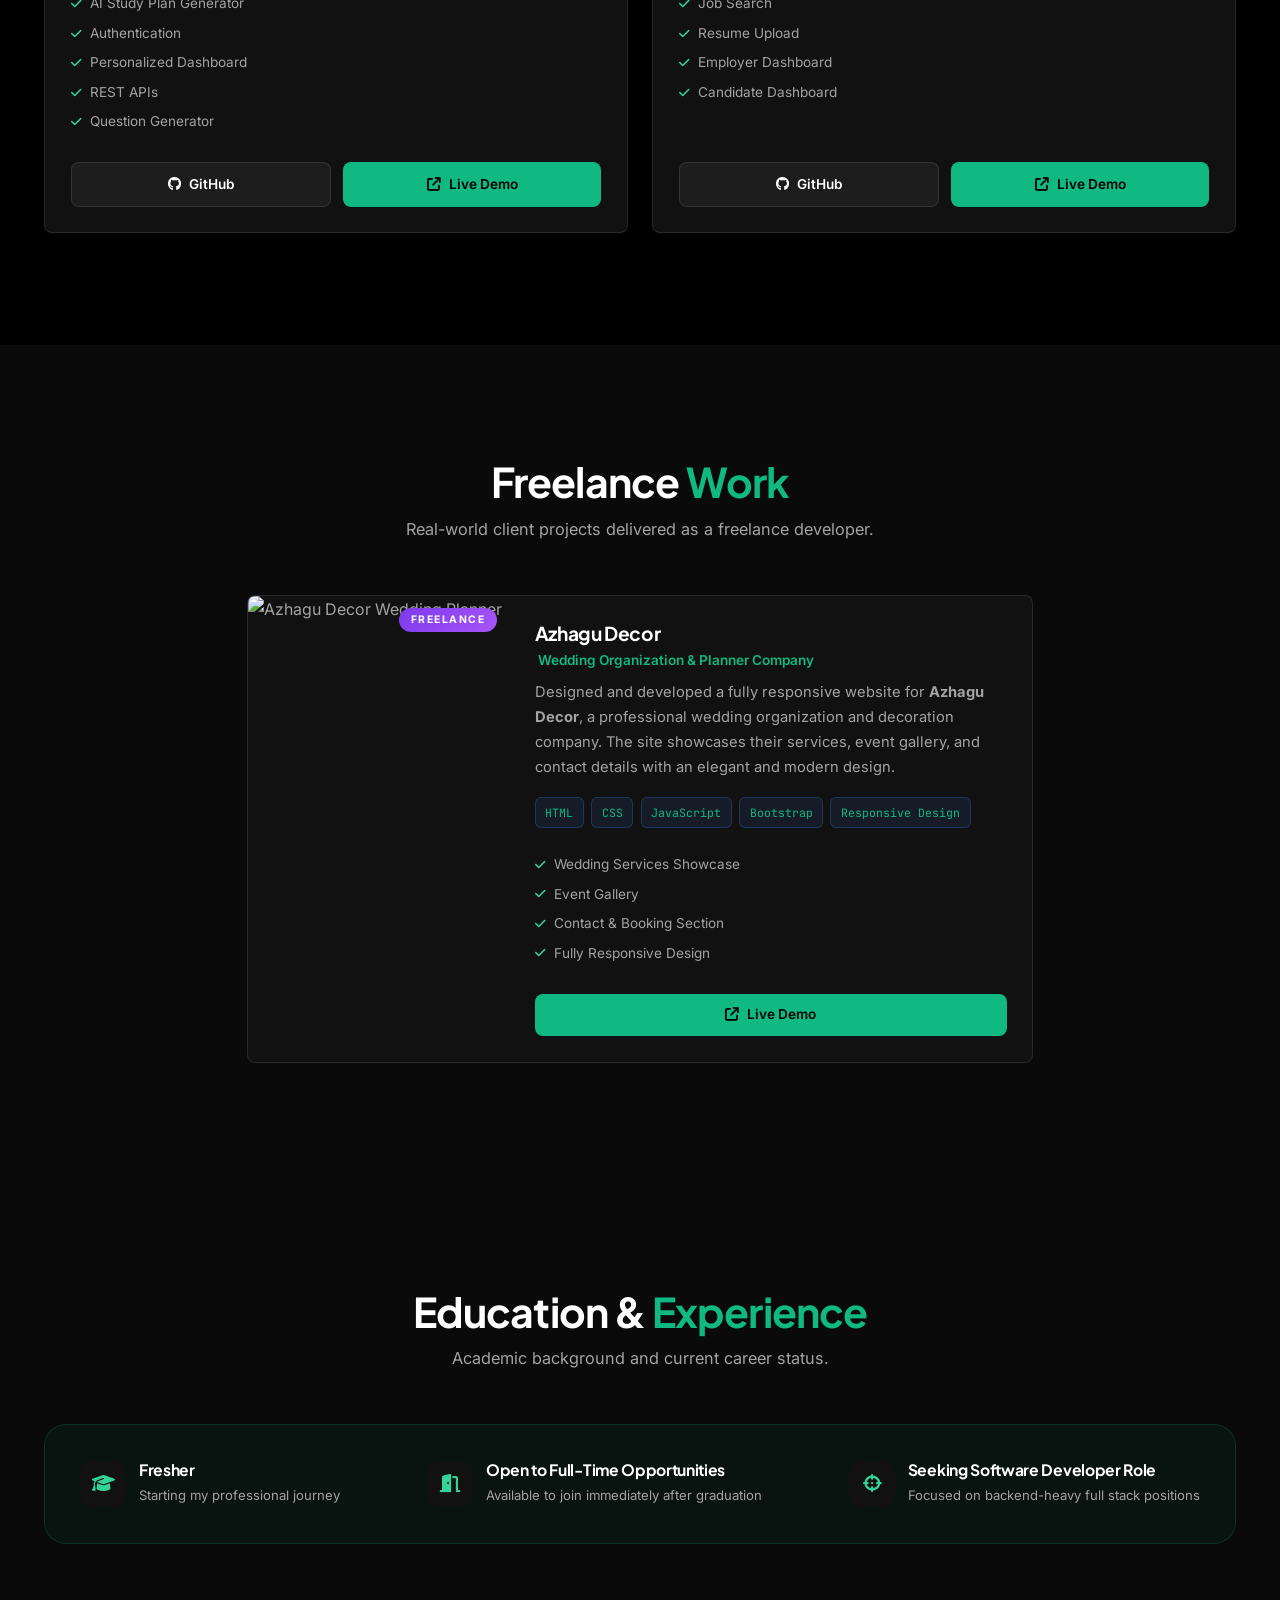
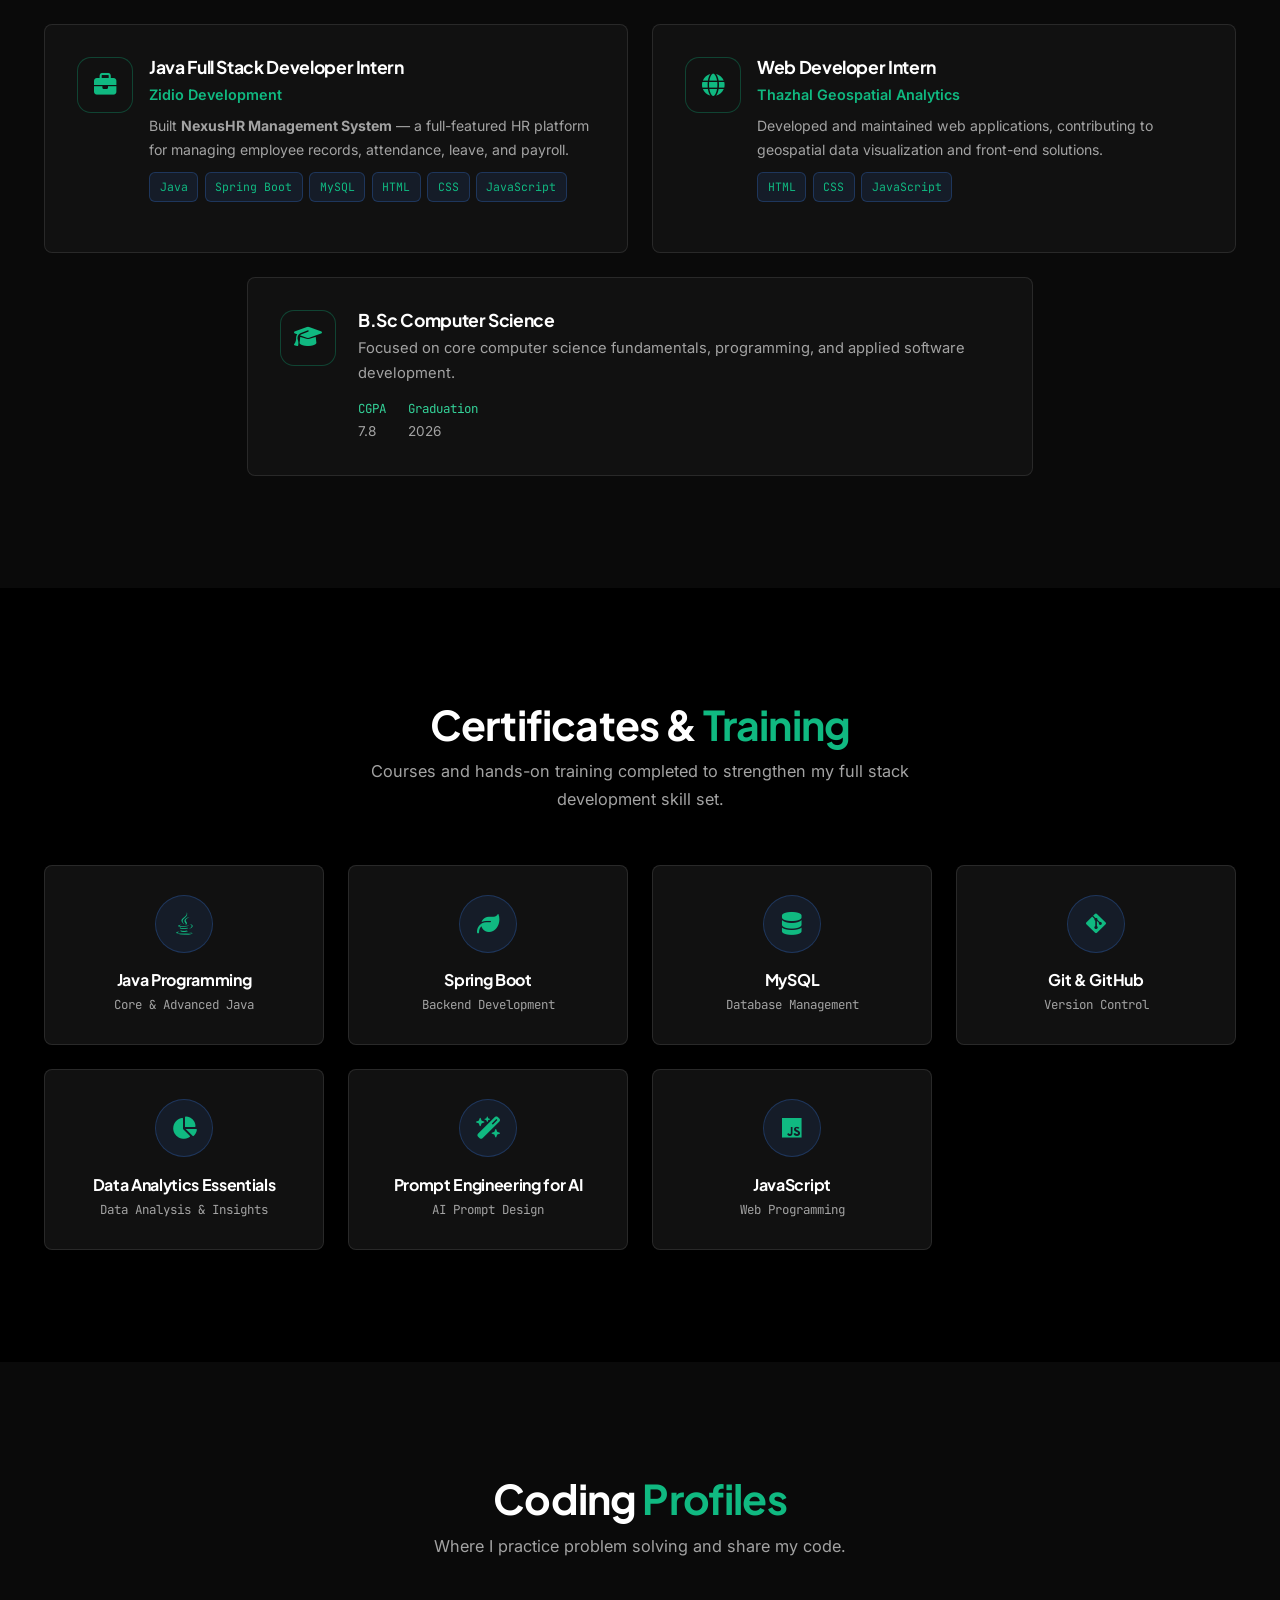
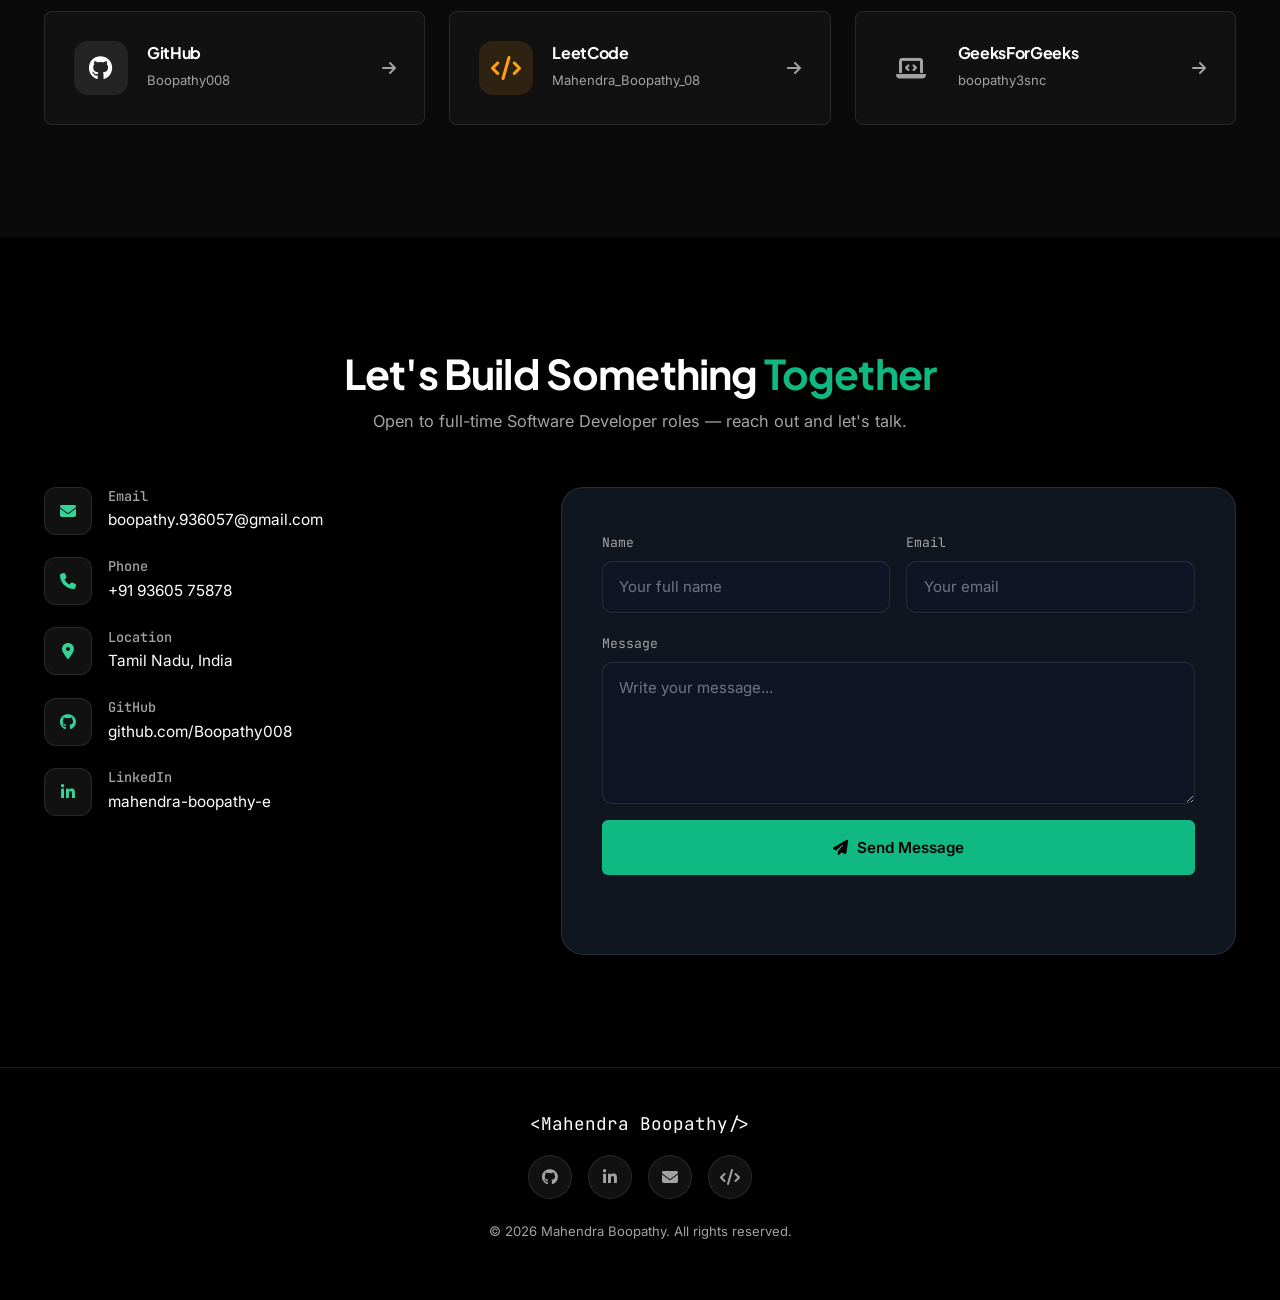
==== commit a43d03d3: "Freelance card: add image, live link, remove GitHub button" ====
--- a/index.html
+++ b/index.html
@@ -383,15 +383,11 @@
           <div class="card-surface project-card">
             <div class="row g-0">
 
-              <!-- Banner -->
+              <!-- Banner / Image -->
               <div class="col-md-4">
-                <div style="background: linear-gradient(135deg, #1a0a2e 0%, #2d1052 60%, #0f172a 100%); display:flex; flex-direction:column; align-items:center; justify-content:center; height:100%; min-height:220px; padding:2rem; position:relative; border-radius: var(--radius) 0 0 var(--radius);">
-                  <i class="fa-solid fa-heart"      style="font-size:3.5rem; color:#e879a0; opacity:0.12; position:absolute; top:15%; left:10%;"></i>
-                  <i class="fa-solid fa-star"       style="font-size:2.5rem; color:#f9a8d4; opacity:0.12; position:absolute; bottom:20%; right:10%;"></i>
-                  <i class="fa-solid fa-fan"        style="font-size:3rem;   color:#c084fc; opacity:0.12; position:absolute; bottom:10%; left:5%;"></i>
-                  <i class="fa-solid fa-champagne-glasses" style="font-size:3rem; color:#c084fc; z-index:1;"></i>
-                  <p style="color:#e9d5ff; font-family:var(--font-mono); font-size:0.8rem; margin:0.6rem 0 0; z-index:1; text-align:center;">Azhagu Decor</p>
-                  <span style="margin-top:0.8rem; background:linear-gradient(135deg,#7c3aed,#a855f7); color:#fff; font-size:0.65rem; font-weight:700; padding:3px 12px; border-radius:20px; letter-spacing:1.5px; z-index:1;">FREELANCE</span>
+                <div style="position:relative; height:100%; min-height:220px; overflow:hidden; border-radius: var(--radius) 0 0 var(--radius);">
+                  <img src="images/Azhagu Decor.png" alt="Azhagu Decor Wedding Planner" style="width:100%; height:100%; object-fit:cover; display:block;">
+                  <span style="position:absolute; top:12px; right:12px; background:linear-gradient(135deg,#7c3aed,#a855f7); color:#fff; font-size:0.65rem; font-weight:700; padding:3px 12px; border-radius:20px; letter-spacing:1.5px;">FREELANCE</span>
                 </div>
               </div>
 
@@ -419,8 +415,7 @@
                     <li><i class="fa-solid fa-check"></i> Fully Responsive Design</li>
                   </ul>
                   <div class="project-actions">
-                    <a href="#" class="pa-github"><i class="fa-brands fa-github"></i> GitHub</a>
-                    <a href="#" class="pa-demo"><i class="fa-solid fa-arrow-up-right-from-square"></i> Live Demo</a>
+                    <a href="https://www.azhagudecortenkasi.in/" target="_blank" rel="noopener" class="pa-demo"><i class="fa-solid fa-arrow-up-right-from-square"></i> Live Demo</a>
                   </div>
                 </div>
               </div>
